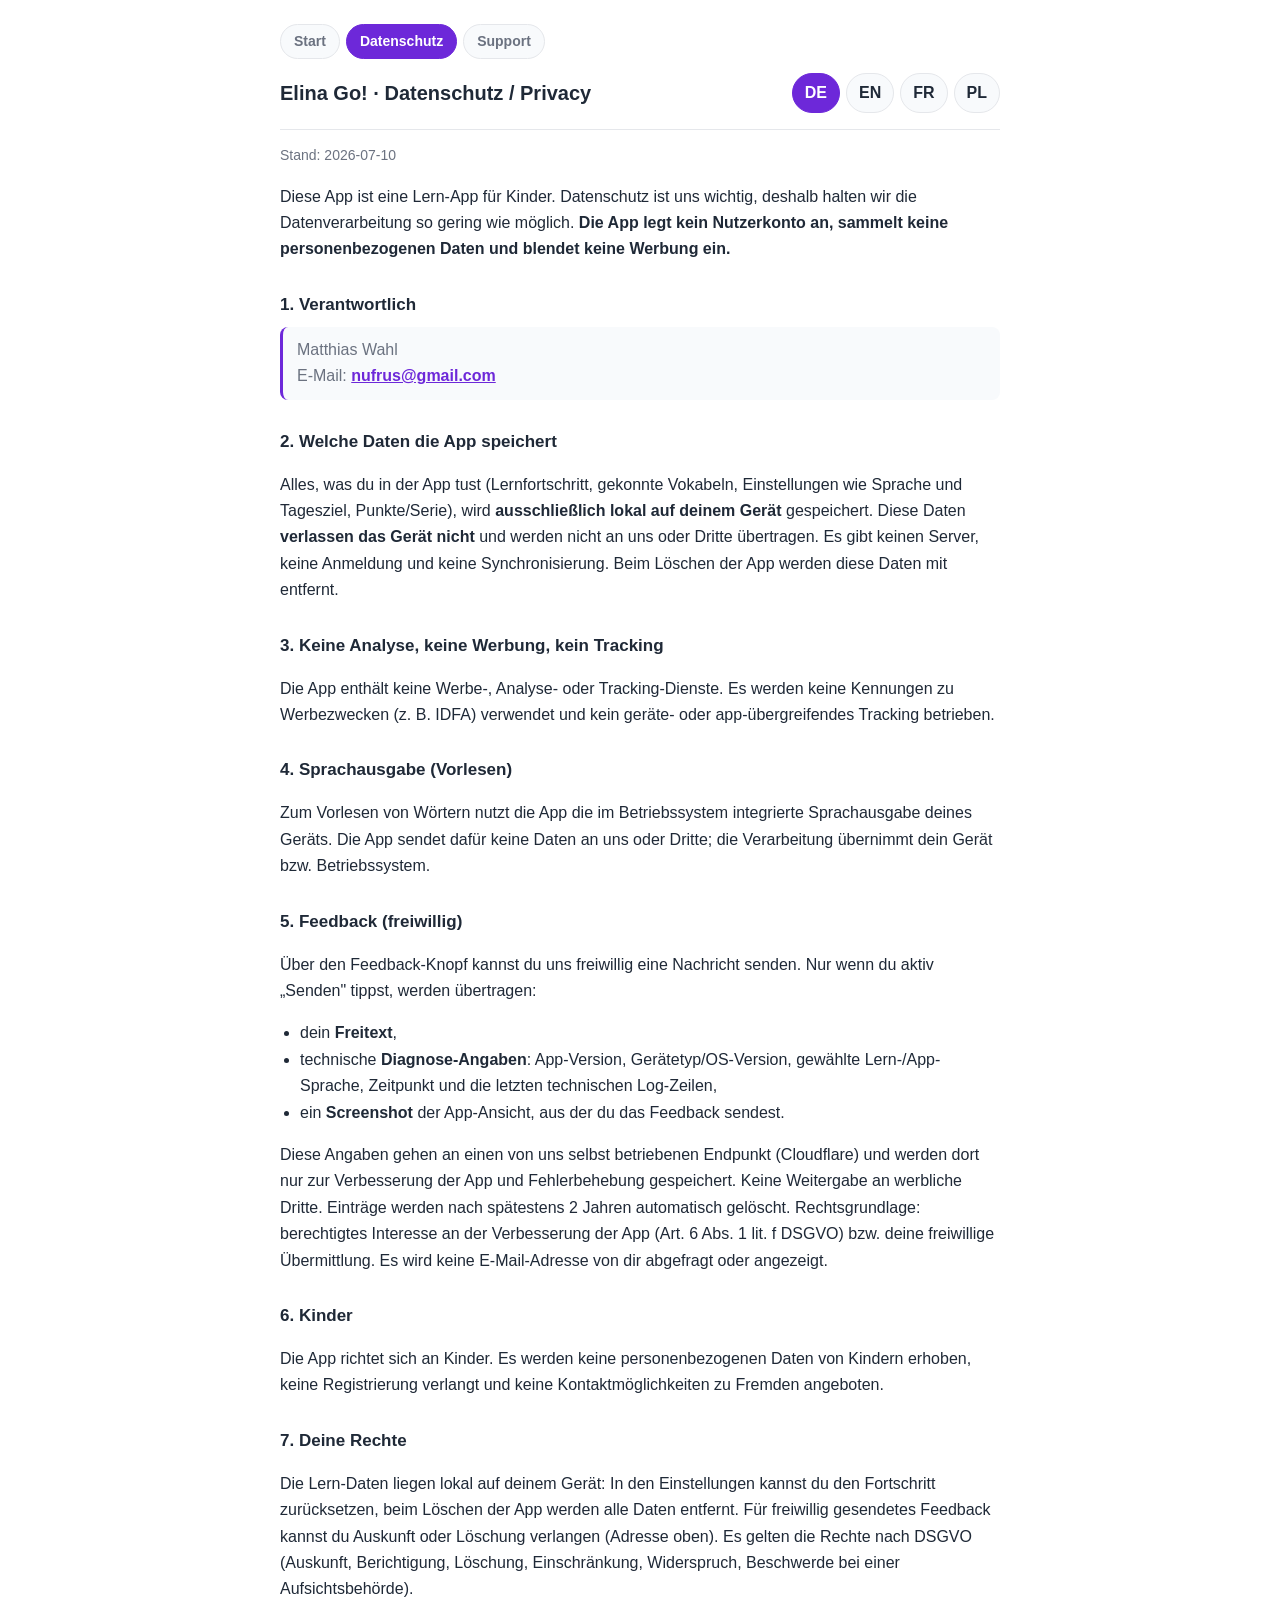
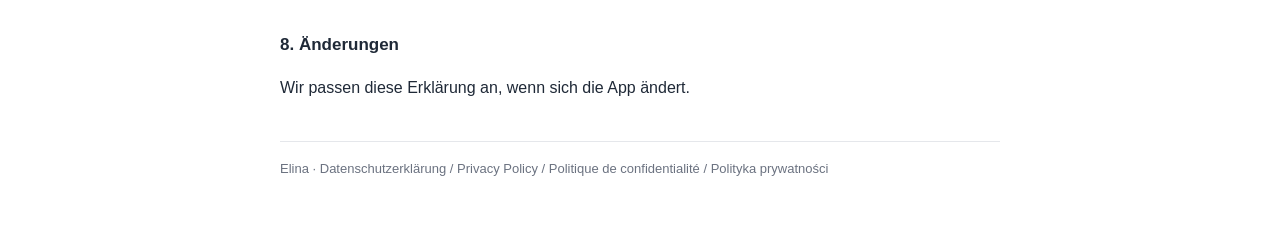
==== datenschutz.html @ 17436738 "The public pages: start, privacy and support in four languages" ====
<!doctype html>
<html lang="de">
<head>
<meta charset="utf-8" />
<meta name="viewport" content="width=device-width, initial-scale=1" />
<meta name="robots" content="all" />
<title>Elina – Datenschutz / Privacy</title>
<link rel="stylesheet" href="style.css" />
</head>
<body>
<div class="wrap">
  <div class="pages"><a href="./">Start</a><a href="datenschutz.html" aria-current="page">Datenschutz</a><a href="support.html">Support</a></div>
  <header>
    <h1>Elina Go! · Datenschutz / Privacy</h1>
    <nav aria-label="Sprache / Language">
      <button data-go="de" aria-current="true">DE</button>
      <button data-go="en">EN</button>
      <button data-go="fr">FR</button>
      <button data-go="pl">PL</button>
    </nav>
  </header>

  <!-- ===================== DE ===================== -->
  <section data-lang="de" class="active">
    <p class="muted">Stand: 2026-07-10</p>
    <p>Diese App ist eine Lern-App für Kinder. Datenschutz ist uns wichtig, deshalb halten wir die
      Datenverarbeitung so gering wie möglich. <strong>Die App legt kein Nutzerkonto an, sammelt keine
      personenbezogenen Daten und blendet keine Werbung ein.</strong></p>
    <h2>1. Verantwortlich</h2>
    <blockquote>Matthias Wahl<br>E-Mail: <a href="mailto:nufrus@gmail.com">nufrus@gmail.com</a></blockquote>
    <h2>2. Welche Daten die App speichert</h2>
    <p>Alles, was du in der App tust (Lernfortschritt, gekonnte Vokabeln, Einstellungen wie Sprache und
      Tagesziel, Punkte/Serie), wird <strong>ausschließlich lokal auf deinem Gerät</strong> gespeichert.
      Diese Daten <strong>verlassen das Gerät nicht</strong> und werden nicht an uns oder Dritte übertragen.
      Es gibt keinen Server, keine Anmeldung und keine Synchronisierung. Beim Löschen der App werden diese
      Daten mit entfernt.</p>
    <h2>3. Keine Analyse, keine Werbung, kein Tracking</h2>
    <p>Die App enthält keine Werbe-, Analyse- oder Tracking-Dienste. Es werden keine Kennungen zu
      Werbezwecken (z. B. IDFA) verwendet und kein geräte- oder app-übergreifendes Tracking betrieben.</p>
    <h2>4. Sprachausgabe (Vorlesen)</h2>
    <p>Zum Vorlesen von Wörtern nutzt die App die im Betriebssystem integrierte Sprachausgabe deines Geräts.
      Die App sendet dafür keine Daten an uns oder Dritte; die Verarbeitung übernimmt dein Gerät bzw.
      Betriebssystem.</p>
    <h2>5. Feedback (freiwillig)</h2>
    <p>Über den Feedback-Knopf kannst du uns freiwillig eine Nachricht senden. Nur wenn du aktiv „Senden"
      tippst, werden übertragen:</p>
    <ul>
      <li>dein <strong>Freitext</strong>,</li>
      <li>technische <strong>Diagnose-Angaben</strong>: App-Version, Gerätetyp/OS-Version, gewählte
        Lern-/App-Sprache, Zeitpunkt und die letzten technischen Log-Zeilen,</li>
      <li>ein <strong>Screenshot</strong> der App-Ansicht, aus der du das Feedback sendest.</li>
    </ul>
    <p>Diese Angaben gehen an einen von uns selbst betriebenen Endpunkt (Cloudflare) und werden dort nur zur
      Verbesserung der App und Fehlerbehebung gespeichert. Keine Weitergabe an werbliche Dritte. Einträge
      werden nach spätestens 2 Jahren automatisch gelöscht. Rechtsgrundlage: berechtigtes Interesse an der
      Verbesserung der App (Art. 6 Abs. 1 lit. f DSGVO) bzw. deine freiwillige Übermittlung. Es wird keine
      E-Mail-Adresse von dir abgefragt oder angezeigt.</p>
    <h2>6. Kinder</h2>
    <p>Die App richtet sich an Kinder. Es werden keine personenbezogenen Daten von Kindern erhoben, keine
      Registrierung verlangt und keine Kontaktmöglichkeiten zu Fremden angeboten.</p>
    <h2>7. Deine Rechte</h2>
    <p>Die Lern-Daten liegen lokal auf deinem Gerät: In den Einstellungen kannst du den Fortschritt
      zurücksetzen, beim Löschen der App werden alle Daten entfernt. Für freiwillig gesendetes Feedback
      kannst du Auskunft oder Löschung verlangen (Adresse oben). Es gelten die Rechte nach DSGVO (Auskunft,
      Berichtigung, Löschung, Einschränkung, Widerspruch, Beschwerde bei einer Aufsichtsbehörde).</p>
    <h2>8. Änderungen</h2>
    <p>Wir passen diese Erklärung an, wenn sich die App ändert.</p>
  </section>

  <!-- ===================== EN ===================== -->
  <section data-lang="en">
    <p class="muted">Last updated: 2026-07-10</p>
    <p>Elina is a learning app for children. We keep data processing to an absolute minimum.
      <strong>The app creates no user account, collects no personal data, and shows no ads.</strong></p>
    <h2>1. Who is responsible</h2>
    <blockquote>Matthias Wahl<br>Email: <a href="mailto:nufrus@gmail.com">nufrus@gmail.com</a></blockquote>
    <h2>2. What the app stores</h2>
    <p>Everything you do in the app — learning progress, mastered words, settings (language, daily goal),
      points and streak — is stored <strong>only on your device</strong>. This data never leaves the device
      and is never sent to us or anyone else. There is no server, no sign-in, and no sync. Deleting the app
      removes this data.</p>
    <h2>3. No analytics, no ads, no tracking</h2>
    <p>The app contains no advertising, analytics, or tracking services. It uses no advertising identifiers
      (e.g. IDFA) and performs no cross-app or cross-device tracking.</p>
    <h2>4. Speech (reading words aloud)</h2>
    <p>To read words aloud, the app uses your device's built-in text-to-speech. No data is sent to us or
      third parties for this; your device / operating system handles it.</p>
    <h2>5. Feedback (optional)</h2>
    <p>Using the feedback button, you can choose to send us a message. Only when you actively tap “Send” do
      we receive:</p>
    <ul>
      <li>your <strong>free text</strong>,</li>
      <li>technical <strong>diagnostics</strong>: app version, device / OS version, the selected
        learning/app language, the time, and the app's recent technical log lines,</li>
      <li>a <strong>screenshot</strong> of the app screen you are sending feedback from.</li>
    </ul>
    <p>This goes to an endpoint we run ourselves (Cloudflare) and is stored there solely to improve the app
      and fix bugs. Nothing is shared with advertising third parties. Entries are automatically deleted after
      at most 2 years. Legal basis: our legitimate interest in improving the app (Art. 6(1)(f) GDPR) and your
      voluntary submission. We never ask for or show your email address.</p>
    <h2>6. Children</h2>
    <p>The app is aimed at children. We collect no personal data from children, require no registration, and
      offer no way to contact strangers.</p>
    <h2>7. Your rights</h2>
    <p>The learning data lives on your device: you can reset progress in settings, and deleting the app
      removes all data. For feedback you chose to send, you can request access or deletion (address above).
      You have the rights under the GDPR (access, rectification, erasure, restriction, objection, complaint to
      a supervisory authority).</p>
    <h2>8. Changes</h2>
    <p>We update this policy when the app changes.</p>
  </section>

  <!-- ===================== FR ===================== -->
  <section data-lang="fr">
    <p class="muted">Dernière mise à jour : 2026-07-10</p>
    <p>Elina est une application d'apprentissage destinée aux enfants. Nous réduisons le traitement des
      données au strict minimum. <strong>L'application ne crée aucun compte, ne collecte aucune donnée
      personnelle et n'affiche aucune publicité.</strong></p>
    <h2>1. Responsable</h2>
    <blockquote>Matthias Wahl<br>E-mail : <a href="mailto:nufrus@gmail.com">nufrus@gmail.com</a></blockquote>
    <h2>2. Données stockées par l'application</h2>
    <p>Tout ce que tu fais dans l'application — progression, mots maîtrisés, réglages (langue, objectif
      quotidien), points et série — est enregistré <strong>uniquement sur ton appareil</strong>. Ces données
      ne quittent jamais l'appareil et ne sont jamais transmises à nous ou à des tiers. Aucun serveur, aucune
      connexion, aucune synchronisation. Désinstaller l'application efface ces données.</p>
    <h2>3. Aucune analyse, aucune publicité, aucun suivi</h2>
    <p>L'application ne contient aucun service publicitaire, d'analyse ou de suivi. Elle n'utilise aucun
      identifiant publicitaire (par ex. IDFA) et ne pratique aucun suivi entre applications ou appareils.</p>
    <h2>4. Synthèse vocale</h2>
    <p>Pour lire les mots à voix haute, l'application utilise la synthèse vocale intégrée à ton appareil.
      Aucune donnée n'est envoyée pour cela ; c'est ton appareil / système qui s'en charge.</p>
    <h2>5. Retour d'information (facultatif)</h2>
    <p>Via le bouton de retour, tu peux nous envoyer un message. Uniquement lorsque tu appuies sur
      « Envoyer », nous recevons :</p>
    <ul>
      <li>ton <strong>texte libre</strong>,</li>
      <li>des <strong>informations techniques</strong> : version de l'app, appareil / système, langue
        choisie, l'heure et les dernières lignes de journal technique,</li>
      <li>une <strong>capture d'écran</strong> de la vue depuis laquelle tu envoies le retour.</li>
    </ul>
    <p>Ces éléments sont envoyés à un point de terminaison que nous exploitons nous-mêmes (Cloudflare) et y
      sont conservés uniquement pour améliorer l'application et corriger des erreurs. Rien n'est transmis à
      des tiers publicitaires. Les entrées sont supprimées automatiquement après 2 ans au maximum. Base
      légale : notre intérêt légitime (art. 6, §1, f du RGPD) et ton envoi volontaire. Aucune adresse e-mail
      ne t'est demandée ni affichée.</p>
    <h2>6. Enfants</h2>
    <p>L'application s'adresse aux enfants. Nous ne collectons aucune donnée personnelle d'enfant, n'exigeons
      aucune inscription et n'offrons aucun moyen de contacter des inconnus.</p>
    <h2>7. Tes droits</h2>
    <p>Les données d'apprentissage sont sur ton appareil : tu peux réinitialiser la progression dans les
      réglages, et désinstaller l'application efface tout. Pour un retour envoyé volontairement, tu peux
      demander l'accès ou la suppression (adresse ci-dessus). Tu disposes des droits du RGPD (accès,
      rectification, effacement, limitation, opposition, réclamation auprès d'une autorité).</p>
    <h2>8. Modifications</h2>
    <p>Nous adaptons cette politique lorsque l'application évolue.</p>
  </section>

  <!-- ===================== PL ===================== -->
  <section data-lang="pl">
    <p class="muted">Ostatnia aktualizacja: 2026-07-10</p>
    <p>Elina to aplikacja edukacyjna dla dzieci. Ograniczamy przetwarzanie danych do absolutnego minimum.
      <strong>Aplikacja nie zakłada konta, nie zbiera danych osobowych i nie wyświetla reklam.</strong></p>
    <h2>1. Administrator</h2>
    <blockquote>Matthias Wahl<br>E-mail: <a href="mailto:nufrus@gmail.com">nufrus@gmail.com</a></blockquote>
    <h2>2. Jakie dane przechowuje aplikacja</h2>
    <p>Wszystko, co robisz w aplikacji — postępy, opanowane słówka, ustawienia (język, cel dzienny),
      punkty i serię — jest zapisywane <strong>wyłącznie na Twoim urządzeniu</strong>. Dane te nigdy nie
      opuszczają urządzenia i nie są przesyłane do nas ani do nikogo innego. Nie ma serwera, logowania ani
      synchronizacji. Odinstalowanie aplikacji usuwa te dane.</p>
    <h2>3. Brak analityki, reklam i śledzenia</h2>
    <p>Aplikacja nie zawiera usług reklamowych, analitycznych ani śledzących. Nie używa identyfikatorów
      reklamowych (np. IDFA) i nie prowadzi śledzenia między aplikacjami ani urządzeniami.</p>
    <h2>4. Synteza mowy</h2>
    <p>Do czytania słów na głos aplikacja korzysta z wbudowanej w urządzenie syntezy mowy. Nie wysyłamy w tym
      celu żadnych danych; zajmuje się tym Twoje urządzenie / system.</p>
    <h2>5. Opinie (dobrowolne)</h2>
    <p>Za pomocą przycisku opinii możesz dobrowolnie wysłać nam wiadomość. Tylko gdy aktywnie naciśniesz
      „Wyślij", otrzymujemy:</p>
    <ul>
      <li>Twój <strong>tekst</strong>,</li>
      <li>techniczne <strong>dane diagnostyczne</strong>: wersję aplikacji, urządzenie / system, wybrany
        język, czas oraz ostatnie techniczne wiersze dziennika,</li>
      <li><strong>zrzut ekranu</strong> widoku, z którego wysyłasz opinię.</li>
    </ul>
    <p>Trafia to do punktu końcowego, który prowadzimy sami (Cloudflare), i jest przechowywane wyłącznie w
      celu ulepszania aplikacji i naprawiania błędów. Nic nie jest przekazywane reklamowym stronom trzecim.
      Wpisy są usuwane automatycznie po maksymalnie 2 latach. Podstawa prawna: nasz uzasadniony interes
      (art. 6 ust. 1 lit. f RODO) oraz Twoje dobrowolne przesłanie. Nie prosimy o Twój adres e-mail ani go
      nie pokazujemy.</p>
    <h2>6. Dzieci</h2>
    <p>Aplikacja jest przeznaczona dla dzieci. Nie zbieramy danych osobowych dzieci, nie wymagamy rejestracji
      i nie oferujemy możliwości kontaktu z obcymi.</p>
    <h2>7. Twoje prawa</h2>
    <p>Dane do nauki są na Twoim urządzeniu: w ustawieniach możesz zresetować postępy, a odinstalowanie
      aplikacji usuwa wszystkie dane. W przypadku dobrowolnie wysłanej opinii możesz zażądać dostępu lub
      usunięcia (adres powyżej). Przysługują Ci prawa z RODO (dostęp, sprostowanie, usunięcie, ograniczenie,
      sprzeciw, skarga do organu nadzorczego).</p>
    <h2>8. Zmiany</h2>
    <p>Dostosowujemy tę politykę, gdy aplikacja się zmienia.</p>
  </section>

  <footer>Elina · <span id="host-note">Datenschutzerklärung / Privacy Policy / Politique de confidentialité / Polityka prywatności</span></footer>
</div>

<script>
  const buttons = document.querySelectorAll('nav button');
  const sections = document.querySelectorAll('section[data-lang]');
  function show(lang) {
    sections.forEach(s => s.classList.toggle('active', s.dataset.lang === lang));
    buttons.forEach(b => b.setAttribute('aria-current', b.dataset.go === lang ? 'true' : 'false'));
    document.documentElement.lang = lang;
    try { history.replaceState(null, '', '#' + lang); } catch (e) {}
  }
  buttons.forEach(b => b.addEventListener('click', () => show(b.dataset.go)));
  const initial = (location.hash || '').replace('#', '');
  show(['de', 'en', 'fr', 'pl'].includes(initial) ? initial : 'de');
</script>
</body>
</html>
---- style.css ----
:root { --bg:#ffffff; --fg:#1f2937; --muted:#6b7280; --line:#e5e7eb; --accent:#6d28d9; --card:#f8fafc; }
  @media (prefers-color-scheme: dark) {
    :root { --bg:#0f172a; --fg:#e5e7eb; --muted:#94a3b8; --line:#1f2937; --accent:#a78bfa; --card:#111827; }
  }
  * { box-sizing: border-box; }
  body { margin:0; background:var(--bg); color:var(--fg);
    font:16px/1.65 -apple-system,BlinkMacSystemFont,"Segoe UI",Roboto,Helvetica,Arial,sans-serif; }
  .wrap { max-width: 760px; margin: 0 auto; padding: 24px 20px 64px; }
  header { display:flex; flex-wrap:wrap; gap:12px; align-items:center; justify-content:space-between;
    border-bottom:1px solid var(--line); padding-bottom:16px; margin-bottom:8px; }
  h1 { font-size:20px; margin:0; }
  nav { display:flex; gap:6px; }
  nav button { font:inherit; font-weight:700; cursor:pointer; border:1px solid var(--line);
    background:var(--card); color:var(--fg); border-radius:999px; padding:6px 12px; }
  nav button[aria-current="true"] { background:var(--accent); color:#fff; border-color:var(--accent); }
  h2 { font-size:17px; margin:28px 0 6px; }
  a { color:var(--accent); }
  .muted { color:var(--muted); font-size:14px; }
  ul { padding-left:20px; }
  blockquote { margin:8px 0; padding:10px 14px; background:var(--card); border-left:3px solid var(--accent);
    border-radius:8px; color:var(--muted); }
  section[data-lang] { display:none; }
  section[data-lang].active { display:block; }
  footer { margin-top:40px; color:var(--muted); font-size:13px; border-top:1px solid var(--line); padding-top:16px; }

/* Added 2026-09-14 when the single privacy page became a small site. */
.lead { font-size: 17px; }
.cards { display: grid; gap: 12px; grid-template-columns: repeat(auto-fit, minmax(230px, 1fr)); margin: 18px 0; }
.cards a { display: block; text-decoration: none; color: var(--fg); background: var(--card);
  border: 1px solid var(--line); border-radius: 10px; padding: 14px 16px; }
.cards a:hover, .cards a:focus-visible { border-color: var(--accent); }
.cards strong { display: block; color: var(--accent); margin-bottom: 2px; }
.cards span { font-size: 14px; color: var(--muted); }
.pages { display: flex; gap: 6px; flex-wrap: wrap; margin-bottom: 14px; }
.pages a { font: inherit; font-size: 14px; font-weight: 700; text-decoration: none;
  border: 1px solid var(--line); background: var(--card); color: var(--muted);
  border-radius: 999px; padding: 5px 13px; }
.pages a:hover, .pages a:focus-visible { color: var(--fg); border-color: var(--accent); }
.pages a[aria-current="page"] { background: var(--accent); color: #fff; border-color: var(--accent); }
:focus-visible { outline: 2px solid var(--accent); outline-offset: 2px; }
h3 { font-size: 15px; margin: 18px 0 2px; }
blockquote a { font-weight: 700; }
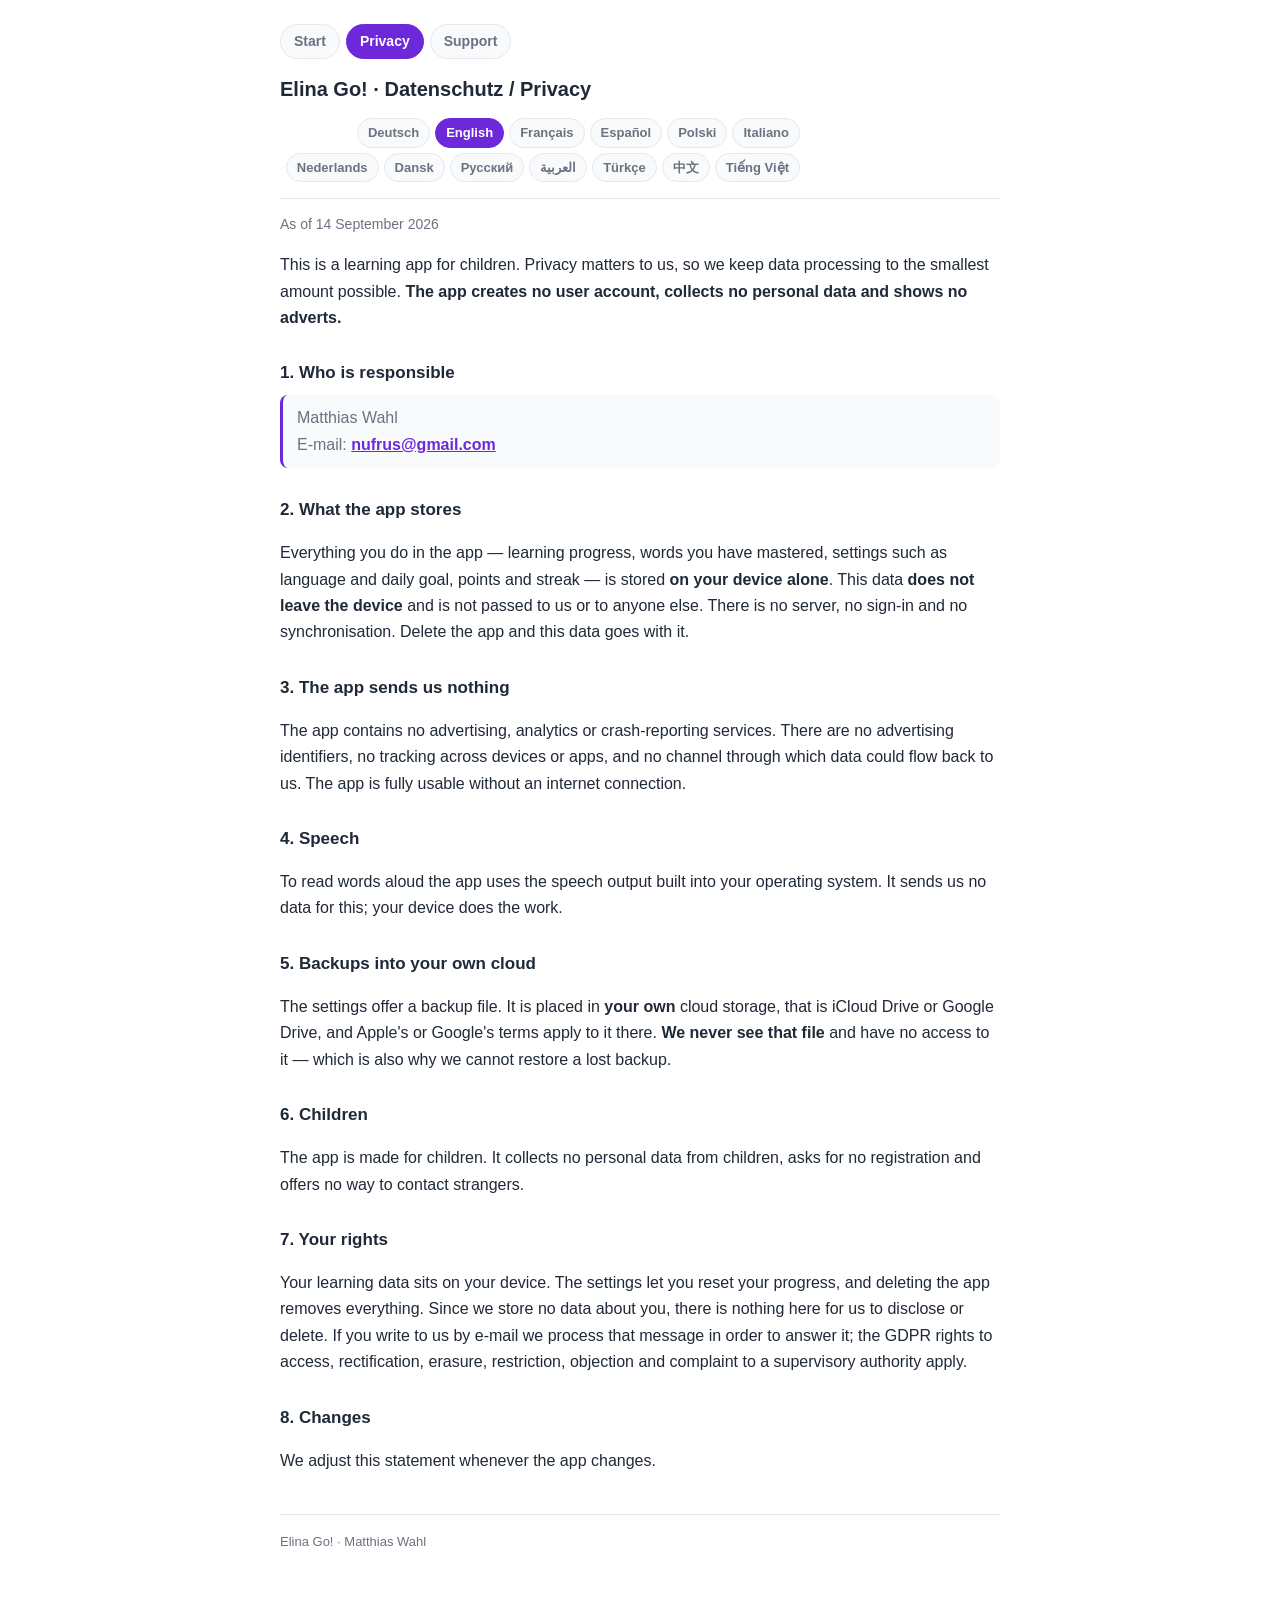
==== commit ffbacaf0: "Website aus dem App-Repo aktualisiert" ====
--- a/datenschutz.html
+++ b/datenschutz.html
@@ -4,216 +4,315 @@
 <meta charset="utf-8" />
 <meta name="viewport" content="width=device-width, initial-scale=1" />
 <meta name="robots" content="all" />
-<title>Elina – Datenschutz / Privacy</title>
+<title>Elina Go! · Datenschutz / Privacy</title>
+<link rel="icon" href="icon.png" />
 <link rel="stylesheet" href="style.css" />
 </head>
 <body>
+<!-- GENERATED by scripts/build-site.mjs from docs/legal/site/content/. Do not edit by hand. -->
 <div class="wrap">
-  <div class="pages"><a href="./">Start</a><a href="datenschutz.html" aria-current="page">Datenschutz</a><a href="support.html">Support</a></div>
+  <div class="pages"><a href="./" data-nav="start">Start</a><a href="datenschutz.html" data-nav="privacy" aria-current="page">Datenschutz</a><a href="support.html" data-nav="support">Support</a></div>
   <header>
     <h1>Elina Go! · Datenschutz / Privacy</h1>
     <nav aria-label="Sprache / Language">
-      <button data-go="de" aria-current="true">DE</button>
-      <button data-go="en">EN</button>
-      <button data-go="fr">FR</button>
-      <button data-go="pl">PL</button>
+      <button data-go="de" lang="de" aria-current="true">Deutsch</button><button data-go="en" lang="en">English</button><button data-go="fr" lang="fr">Français</button><button data-go="es" lang="es">Español</button><button data-go="pl" lang="pl">Polski</button><button data-go="it" lang="it">Italiano</button><button data-go="nl" lang="nl">Nederlands</button><button data-go="da" lang="da">Dansk</button><button data-go="ru" lang="ru">Русский</button><button data-go="ar" lang="ar">العربية</button><button data-go="tr" lang="tr">Türkçe</button><button data-go="zh" lang="zh">中文</button><button data-go="vi" lang="vi">Tiếng Việt</button>
     </nav>
   </header>
 
-  <!-- ===================== DE ===================== -->
-  <section data-lang="de" class="active">
-    <p class="muted">Stand: 2026-07-10</p>
-    <p>Diese App ist eine Lern-App für Kinder. Datenschutz ist uns wichtig, deshalb halten wir die
-      Datenverarbeitung so gering wie möglich. <strong>Die App legt kein Nutzerkonto an, sammelt keine
-      personenbezogenen Daten und blendet keine Werbung ein.</strong></p>
+  <section data-lang="de" data-dir="ltr" lang="de" class="active">
+    <p class="muted">Stand: 14. September 2026</p>
+    <p>Diese App ist eine Lern-App für Kinder. Datenschutz ist uns wichtig, deshalb halten wir die Datenverarbeitung so gering wie möglich. <strong>Die App legt kein Nutzerkonto an, sammelt keine personenbezogenen Daten und blendet keine Werbung ein.</strong></p>
     <h2>1. Verantwortlich</h2>
-    <blockquote>Matthias Wahl<br>E-Mail: <a href="mailto:nufrus@gmail.com">nufrus@gmail.com</a></blockquote>
+    <blockquote>Matthias Wahl<br />E-Mail: <a href="mailto:nufrus@gmail.com">nufrus@gmail.com</a></blockquote>
     <h2>2. Welche Daten die App speichert</h2>
-    <p>Alles, was du in der App tust (Lernfortschritt, gekonnte Vokabeln, Einstellungen wie Sprache und
-      Tagesziel, Punkte/Serie), wird <strong>ausschließlich lokal auf deinem Gerät</strong> gespeichert.
-      Diese Daten <strong>verlassen das Gerät nicht</strong> und werden nicht an uns oder Dritte übertragen.
-      Es gibt keinen Server, keine Anmeldung und keine Synchronisierung. Beim Löschen der App werden diese
-      Daten mit entfernt.</p>
-    <h2>3. Keine Analyse, keine Werbung, kein Tracking</h2>
-    <p>Die App enthält keine Werbe-, Analyse- oder Tracking-Dienste. Es werden keine Kennungen zu
-      Werbezwecken (z. B. IDFA) verwendet und kein geräte- oder app-übergreifendes Tracking betrieben.</p>
-    <h2>4. Sprachausgabe (Vorlesen)</h2>
-    <p>Zum Vorlesen von Wörtern nutzt die App die im Betriebssystem integrierte Sprachausgabe deines Geräts.
-      Die App sendet dafür keine Daten an uns oder Dritte; die Verarbeitung übernimmt dein Gerät bzw.
-      Betriebssystem.</p>
-    <h2>5. Feedback (freiwillig)</h2>
-    <p>Über den Feedback-Knopf kannst du uns freiwillig eine Nachricht senden. Nur wenn du aktiv „Senden"
-      tippst, werden übertragen:</p>
-    <ul>
-      <li>dein <strong>Freitext</strong>,</li>
-      <li>technische <strong>Diagnose-Angaben</strong>: App-Version, Gerätetyp/OS-Version, gewählte
-        Lern-/App-Sprache, Zeitpunkt und die letzten technischen Log-Zeilen,</li>
-      <li>ein <strong>Screenshot</strong> der App-Ansicht, aus der du das Feedback sendest.</li>
-    </ul>
-    <p>Diese Angaben gehen an einen von uns selbst betriebenen Endpunkt (Cloudflare) und werden dort nur zur
-      Verbesserung der App und Fehlerbehebung gespeichert. Keine Weitergabe an werbliche Dritte. Einträge
-      werden nach spätestens 2 Jahren automatisch gelöscht. Rechtsgrundlage: berechtigtes Interesse an der
-      Verbesserung der App (Art. 6 Abs. 1 lit. f DSGVO) bzw. deine freiwillige Übermittlung. Es wird keine
-      E-Mail-Adresse von dir abgefragt oder angezeigt.</p>
+    <p>Alles, was du in der App tust — Lernfortschritt, gekonnte Vokabeln, Einstellungen wie Sprache und Tagesziel, Punkte und Serie — wird <strong>ausschließlich lokal auf deinem Gerät</strong> gespeichert. Diese Daten <strong>verlassen das Gerät nicht</strong> und werden nicht an uns oder Dritte übertragen. Es gibt keinen Server, keine Anmeldung und keine Synchronisierung. Wird die App gelöscht, sind auch diese Daten weg.</p>
+    <h2>3. Die App sendet nichts an uns</h2>
+    <p>Die App enthält keine Werbe-, Analyse- oder Absturzberichtsdienste. Es gibt keine Kennungen zu Werbezwecken, kein Tracking über Geräte oder Apps hinweg und keinen Kanal, über den Daten an uns zurückfließen. Auch ohne Internetverbindung ist die App vollständig nutzbar.</p>
+    <h2>4. Sprachausgabe</h2>
+    <p>Zum Vorlesen von Wörtern nutzt die App die Sprachausgabe, die in deinem Betriebssystem eingebaut ist. Die App sendet dafür keine Daten an uns; die Verarbeitung übernimmt dein Gerät.</p>
+    <h2>5. Sicherung in deine eigene Cloud</h2>
+    <p>Du kannst in den Einstellungen eine Sicherungsdatei anlegen. Sie wird in <strong>deinen eigenen</strong> Cloud-Speicher gelegt, also iCloud Drive oder Google Drive — für diese Ablage gelten die Bedingungen von Apple beziehungsweise Google. <strong>Wir bekommen diese Datei nie zu sehen</strong> und haben keinen Zugriff darauf. Deshalb können wir eine verlorene Sicherung auch nicht wiederherstellen.</p>
     <h2>6. Kinder</h2>
-    <p>Die App richtet sich an Kinder. Es werden keine personenbezogenen Daten von Kindern erhoben, keine
-      Registrierung verlangt und keine Kontaktmöglichkeiten zu Fremden angeboten.</p>
+    <p>Die App richtet sich an Kinder. Es werden keine personenbezogenen Daten von Kindern erhoben, keine Registrierung verlangt und keine Kontaktmöglichkeiten zu Fremden angeboten.</p>
     <h2>7. Deine Rechte</h2>
-    <p>Die Lern-Daten liegen lokal auf deinem Gerät: In den Einstellungen kannst du den Fortschritt
-      zurücksetzen, beim Löschen der App werden alle Daten entfernt. Für freiwillig gesendetes Feedback
-      kannst du Auskunft oder Löschung verlangen (Adresse oben). Es gelten die Rechte nach DSGVO (Auskunft,
-      Berichtigung, Löschung, Einschränkung, Widerspruch, Beschwerde bei einer Aufsichtsbehörde).</p>
+    <p>Die Lerndaten liegen auf deinem Gerät. In den Einstellungen kannst du den Fortschritt zurücksetzen, und beim Löschen der App verschwindet alles. Da wir keine Daten von dir speichern, gibt es bei uns nichts, worüber wir Auskunft geben oder was wir löschen könnten. Schreibst du uns eine E-Mail, verarbeiten wir sie, um zu antworten; die Rechte nach DSGVO auf Auskunft, Berichtigung, Löschung, Einschränkung, Widerspruch und Beschwerde bei einer Aufsichtsbehörde gelten.</p>
     <h2>8. Änderungen</h2>
     <p>Wir passen diese Erklärung an, wenn sich die App ändert.</p>
   </section>
 
-  <!-- ===================== EN ===================== -->
-  <section data-lang="en">
-    <p class="muted">Last updated: 2026-07-10</p>
-    <p>Elina is a learning app for children. We keep data processing to an absolute minimum.
-      <strong>The app creates no user account, collects no personal data, and shows no ads.</strong></p>
+  <section data-lang="en" data-dir="ltr" lang="en">
+    <p class="muted">As of 14 September 2026</p>
+    <p>This is a learning app for children. Privacy matters to us, so we keep data processing to the smallest amount possible. <strong>The app creates no user account, collects no personal data and shows no adverts.</strong></p>
     <h2>1. Who is responsible</h2>
-    <blockquote>Matthias Wahl<br>Email: <a href="mailto:nufrus@gmail.com">nufrus@gmail.com</a></blockquote>
+    <blockquote>Matthias Wahl<br />E-mail: <a href="mailto:nufrus@gmail.com">nufrus@gmail.com</a></blockquote>
     <h2>2. What the app stores</h2>
-    <p>Everything you do in the app — learning progress, mastered words, settings (language, daily goal),
-      points and streak — is stored <strong>only on your device</strong>. This data never leaves the device
-      and is never sent to us or anyone else. There is no server, no sign-in, and no sync. Deleting the app
-      removes this data.</p>
-    <h2>3. No analytics, no ads, no tracking</h2>
-    <p>The app contains no advertising, analytics, or tracking services. It uses no advertising identifiers
-      (e.g. IDFA) and performs no cross-app or cross-device tracking.</p>
-    <h2>4. Speech (reading words aloud)</h2>
-    <p>To read words aloud, the app uses your device's built-in text-to-speech. No data is sent to us or
-      third parties for this; your device / operating system handles it.</p>
-    <h2>5. Feedback (optional)</h2>
-    <p>Using the feedback button, you can choose to send us a message. Only when you actively tap “Send” do
-      we receive:</p>
-    <ul>
-      <li>your <strong>free text</strong>,</li>
-      <li>technical <strong>diagnostics</strong>: app version, device / OS version, the selected
-        learning/app language, the time, and the app's recent technical log lines,</li>
-      <li>a <strong>screenshot</strong> of the app screen you are sending feedback from.</li>
-    </ul>
-    <p>This goes to an endpoint we run ourselves (Cloudflare) and is stored there solely to improve the app
-      and fix bugs. Nothing is shared with advertising third parties. Entries are automatically deleted after
-      at most 2 years. Legal basis: our legitimate interest in improving the app (Art. 6(1)(f) GDPR) and your
-      voluntary submission. We never ask for or show your email address.</p>
+    <p>Everything you do in the app — learning progress, words you have mastered, settings such as language and daily goal, points and streak — is stored <strong>on your device alone</strong>. This data <strong>does not leave the device</strong> and is not passed to us or to anyone else. There is no server, no sign-in and no synchronisation. Delete the app and this data goes with it.</p>
+    <h2>3. The app sends us nothing</h2>
+    <p>The app contains no advertising, analytics or crash-reporting services. There are no advertising identifiers, no tracking across devices or apps, and no channel through which data could flow back to us. The app is fully usable without an internet connection.</p>
+    <h2>4. Speech</h2>
+    <p>To read words aloud the app uses the speech output built into your operating system. It sends us no data for this; your device does the work.</p>
+    <h2>5. Backups into your own cloud</h2>
+    <p>The settings offer a backup file. It is placed in <strong>your own</strong> cloud storage, that is iCloud Drive or Google Drive, and Apple's or Google's terms apply to it there. <strong>We never see that file</strong> and have no access to it — which is also why we cannot restore a lost backup.</p>
     <h2>6. Children</h2>
-    <p>The app is aimed at children. We collect no personal data from children, require no registration, and
-      offer no way to contact strangers.</p>
+    <p>The app is made for children. It collects no personal data from children, asks for no registration and offers no way to contact strangers.</p>
     <h2>7. Your rights</h2>
-    <p>The learning data lives on your device: you can reset progress in settings, and deleting the app
-      removes all data. For feedback you chose to send, you can request access or deletion (address above).
-      You have the rights under the GDPR (access, rectification, erasure, restriction, objection, complaint to
-      a supervisory authority).</p>
+    <p>Your learning data sits on your device. The settings let you reset your progress, and deleting the app removes everything. Since we store no data about you, there is nothing here for us to disclose or delete. If you write to us by e-mail we process that message in order to answer it; the GDPR rights to access, rectification, erasure, restriction, objection and complaint to a supervisory authority apply.</p>
     <h2>8. Changes</h2>
-    <p>We update this policy when the app changes.</p>
-  </section>
-
-  <!-- ===================== FR ===================== -->
-  <section data-lang="fr">
-    <p class="muted">Dernière mise à jour : 2026-07-10</p>
-    <p>Elina est une application d'apprentissage destinée aux enfants. Nous réduisons le traitement des
-      données au strict minimum. <strong>L'application ne crée aucun compte, ne collecte aucune donnée
-      personnelle et n'affiche aucune publicité.</strong></p>
+    <p>We adjust this statement whenever the app changes.</p>
+  </section>
+
+  <section data-lang="fr" data-dir="ltr" lang="fr">
+    <p class="muted">Mise à jour : 14 septembre 2026</p>
+    <p>Cette application d'apprentissage s'adresse aux enfants. La protection des données nous tient à cœur, c'est pourquoi nous traitons le strict minimum. <strong>L'application ne crée aucun compte, ne collecte aucune donnée personnelle et n'affiche aucune publicité.</strong></p>
     <h2>1. Responsable</h2>
-    <blockquote>Matthias Wahl<br>E-mail : <a href="mailto:nufrus@gmail.com">nufrus@gmail.com</a></blockquote>
-    <h2>2. Données stockées par l'application</h2>
-    <p>Tout ce que tu fais dans l'application — progression, mots maîtrisés, réglages (langue, objectif
-      quotidien), points et série — est enregistré <strong>uniquement sur ton appareil</strong>. Ces données
-      ne quittent jamais l'appareil et ne sont jamais transmises à nous ou à des tiers. Aucun serveur, aucune
-      connexion, aucune synchronisation. Désinstaller l'application efface ces données.</p>
-    <h2>3. Aucune analyse, aucune publicité, aucun suivi</h2>
-    <p>L'application ne contient aucun service publicitaire, d'analyse ou de suivi. Elle n'utilise aucun
-      identifiant publicitaire (par ex. IDFA) et ne pratique aucun suivi entre applications ou appareils.</p>
+    <blockquote>Matthias Wahl<br />Courriel : <a href="mailto:nufrus@gmail.com">nufrus@gmail.com</a></blockquote>
+    <h2>2. Ce que l'application enregistre</h2>
+    <p>Tout ce que vous faites dans l'application — progression, mots acquis, réglages comme la langue et l'objectif quotidien, points et série — est enregistré <strong>uniquement sur votre appareil</strong>. Ces données <strong>ne quittent pas l'appareil</strong> et ne sont transmises ni à nous ni à des tiers. Il n'y a ni serveur, ni connexion à un compte, ni synchronisation. Supprimez l'application et ces données disparaissent avec elle.</p>
+    <h2>3. L'application ne nous envoie rien</h2>
+    <p>L'application ne contient aucun service de publicité, de mesure d'audience ou de rapport de plantage. Aucun identifiant publicitaire, aucun suivi entre appareils ou applications, et aucun canal par lequel des données pourraient nous revenir. L'application fonctionne entièrement sans connexion internet.</p>
     <h2>4. Synthèse vocale</h2>
-    <p>Pour lire les mots à voix haute, l'application utilise la synthèse vocale intégrée à ton appareil.
-      Aucune donnée n'est envoyée pour cela ; c'est ton appareil / système qui s'en charge.</p>
-    <h2>5. Retour d'information (facultatif)</h2>
-    <p>Via le bouton de retour, tu peux nous envoyer un message. Uniquement lorsque tu appuies sur
-      « Envoyer », nous recevons :</p>
-    <ul>
-      <li>ton <strong>texte libre</strong>,</li>
-      <li>des <strong>informations techniques</strong> : version de l'app, appareil / système, langue
-        choisie, l'heure et les dernières lignes de journal technique,</li>
-      <li>une <strong>capture d'écran</strong> de la vue depuis laquelle tu envoies le retour.</li>
-    </ul>
-    <p>Ces éléments sont envoyés à un point de terminaison que nous exploitons nous-mêmes (Cloudflare) et y
-      sont conservés uniquement pour améliorer l'application et corriger des erreurs. Rien n'est transmis à
-      des tiers publicitaires. Les entrées sont supprimées automatiquement après 2 ans au maximum. Base
-      légale : notre intérêt légitime (art. 6, §1, f du RGPD) et ton envoi volontaire. Aucune adresse e-mail
-      ne t'est demandée ni affichée.</p>
+    <p>Pour lire les mots à voix haute, l'application utilise la synthèse vocale intégrée à votre système d'exploitation. Elle ne nous envoie aucune donnée pour cela ; le traitement se fait sur votre appareil.</p>
+    <h2>5. Sauvegarde dans votre propre nuage</h2>
+    <p>Les réglages proposent un fichier de sauvegarde. Il est déposé dans <strong>votre propre</strong> espace de stockage en ligne, iCloud Drive ou Google Drive, où s'appliquent les conditions d'Apple ou de Google. <strong>Nous ne voyons jamais ce fichier</strong> et n'y avons aucun accès — c'est aussi pourquoi nous ne pouvons pas restaurer une sauvegarde perdue.</p>
     <h2>6. Enfants</h2>
-    <p>L'application s'adresse aux enfants. Nous ne collectons aucune donnée personnelle d'enfant, n'exigeons
-      aucune inscription et n'offrons aucun moyen de contacter des inconnus.</p>
-    <h2>7. Tes droits</h2>
-    <p>Les données d'apprentissage sont sur ton appareil : tu peux réinitialiser la progression dans les
-      réglages, et désinstaller l'application efface tout. Pour un retour envoyé volontairement, tu peux
-      demander l'accès ou la suppression (adresse ci-dessus). Tu disposes des droits du RGPD (accès,
-      rectification, effacement, limitation, opposition, réclamation auprès d'une autorité).</p>
+    <p>L'application est destinée aux enfants. Elle ne recueille aucune donnée personnelle d'enfant, n'exige aucune inscription et n'offre aucun moyen de contacter des inconnus.</p>
+    <h2>7. Vos droits</h2>
+    <p>Vos données d'apprentissage se trouvent sur votre appareil. Les réglages permettent de réinitialiser la progression, et supprimer l'application efface tout. Comme nous ne conservons aucune donnée vous concernant, il n'y a chez nous rien à communiquer ni à effacer. Si vous nous écrivez, nous traitons votre message pour y répondre ; les droits du RGPD s'appliquent : accès, rectification, effacement, limitation, opposition et réclamation auprès d'une autorité de contrôle.</p>
     <h2>8. Modifications</h2>
-    <p>Nous adaptons cette politique lorsque l'application évolue.</p>
-  </section>
-
-  <!-- ===================== PL ===================== -->
-  <section data-lang="pl">
-    <p class="muted">Ostatnia aktualizacja: 2026-07-10</p>
-    <p>Elina to aplikacja edukacyjna dla dzieci. Ograniczamy przetwarzanie danych do absolutnego minimum.
-      <strong>Aplikacja nie zakłada konta, nie zbiera danych osobowych i nie wyświetla reklam.</strong></p>
+    <p>Nous adaptons cette déclaration lorsque l'application évolue.</p>
+  </section>
+
+  <section data-lang="es" data-dir="ltr" lang="es">
+    <p class="muted">Actualizado: 14 de septiembre de 2026</p>
+    <p>Esta es una aplicación de aprendizaje para niños. La protección de datos nos importa, por eso tratamos los mínimos datos posibles. <strong>La aplicación no crea ninguna cuenta de usuario, no recoge datos personales y no muestra publicidad.</strong></p>
+    <h2>1. Responsable</h2>
+    <blockquote>Matthias Wahl<br />Correo electrónico: <a href="mailto:nufrus@gmail.com">nufrus@gmail.com</a></blockquote>
+    <h2>2. Qué guarda la aplicación</h2>
+    <p>Todo lo que haces en la aplicación — el progreso, las palabras aprendidas, los ajustes como el idioma y la meta diaria, los puntos y la racha — se guarda <strong>únicamente en tu dispositivo</strong>. Estos datos <strong>no salen del dispositivo</strong> y no se transmiten ni a nosotros ni a terceros. No hay servidor, ni inicio de sesión, ni sincronización. Si borras la aplicación, estos datos desaparecen con ella.</p>
+    <h2>3. La aplicación no nos envía nada</h2>
+    <p>La aplicación no contiene servicios de publicidad, de analítica ni de informes de fallos. No hay identificadores publicitarios, ni seguimiento entre dispositivos o aplicaciones, ni ningún canal por el que puedan llegarnos datos. La aplicación funciona por completo sin conexión a internet.</p>
+    <h2>4. Voz</h2>
+    <p>Para leer las palabras en voz alta, la aplicación usa la síntesis de voz integrada en tu sistema operativo. Para ello no nos envía ningún dato; el procesamiento lo hace tu dispositivo.</p>
+    <h2>5. Copia de seguridad en tu propia nube</h2>
+    <p>En los ajustes puedes crear un archivo de copia de seguridad. Se deposita en <strong>tu propio</strong> almacenamiento en la nube, iCloud Drive o Google Drive, donde rigen las condiciones de Apple o de Google. <strong>Nosotros nunca vemos ese archivo</strong> ni tenemos acceso a él, y por eso tampoco podemos recuperar una copia perdida.</p>
+    <h2>6. Niños</h2>
+    <p>La aplicación está dirigida a niños. No recoge datos personales de menores, no exige registro y no ofrece ninguna forma de contacto con desconocidos.</p>
+    <h2>7. Tus derechos</h2>
+    <p>Los datos de aprendizaje están en tu dispositivo. En los ajustes puedes reiniciar el progreso, y al borrar la aplicación desaparece todo. Como no guardamos ningún dato tuyo, no hay nada que podamos comunicarte ni borrar. Si nos escribes un correo, tratamos ese mensaje para responderte; se aplican los derechos del RGPD de acceso, rectificación, supresión, limitación, oposición y reclamación ante una autoridad de control.</p>
+    <h2>8. Cambios</h2>
+    <p>Adaptamos esta declaración cuando la aplicación cambia.</p>
+  </section>
+
+  <section data-lang="pl" data-dir="ltr" lang="pl">
+    <p class="muted">Stan na: 14 września 2026</p>
+    <p>To aplikacja do nauki dla dzieci. Ochrona danych jest dla nas ważna, dlatego przetwarzamy ich jak najmniej. <strong>Aplikacja nie zakłada konta, nie zbiera danych osobowych i nie wyświetla reklam.</strong></p>
     <h2>1. Administrator</h2>
-    <blockquote>Matthias Wahl<br>E-mail: <a href="mailto:nufrus@gmail.com">nufrus@gmail.com</a></blockquote>
-    <h2>2. Jakie dane przechowuje aplikacja</h2>
-    <p>Wszystko, co robisz w aplikacji — postępy, opanowane słówka, ustawienia (język, cel dzienny),
-      punkty i serię — jest zapisywane <strong>wyłącznie na Twoim urządzeniu</strong>. Dane te nigdy nie
-      opuszczają urządzenia i nie są przesyłane do nas ani do nikogo innego. Nie ma serwera, logowania ani
-      synchronizacji. Odinstalowanie aplikacji usuwa te dane.</p>
-    <h2>3. Brak analityki, reklam i śledzenia</h2>
-    <p>Aplikacja nie zawiera usług reklamowych, analitycznych ani śledzących. Nie używa identyfikatorów
-      reklamowych (np. IDFA) i nie prowadzi śledzenia między aplikacjami ani urządzeniami.</p>
-    <h2>4. Synteza mowy</h2>
-    <p>Do czytania słów na głos aplikacja korzysta z wbudowanej w urządzenie syntezy mowy. Nie wysyłamy w tym
-      celu żadnych danych; zajmuje się tym Twoje urządzenie / system.</p>
-    <h2>5. Opinie (dobrowolne)</h2>
-    <p>Za pomocą przycisku opinii możesz dobrowolnie wysłać nam wiadomość. Tylko gdy aktywnie naciśniesz
-      „Wyślij", otrzymujemy:</p>
-    <ul>
-      <li>Twój <strong>tekst</strong>,</li>
-      <li>techniczne <strong>dane diagnostyczne</strong>: wersję aplikacji, urządzenie / system, wybrany
-        język, czas oraz ostatnie techniczne wiersze dziennika,</li>
-      <li><strong>zrzut ekranu</strong> widoku, z którego wysyłasz opinię.</li>
-    </ul>
-    <p>Trafia to do punktu końcowego, który prowadzimy sami (Cloudflare), i jest przechowywane wyłącznie w
-      celu ulepszania aplikacji i naprawiania błędów. Nic nie jest przekazywane reklamowym stronom trzecim.
-      Wpisy są usuwane automatycznie po maksymalnie 2 latach. Podstawa prawna: nasz uzasadniony interes
-      (art. 6 ust. 1 lit. f RODO) oraz Twoje dobrowolne przesłanie. Nie prosimy o Twój adres e-mail ani go
-      nie pokazujemy.</p>
+    <blockquote>Matthias Wahl<br />E-mail: <a href="mailto:nufrus@gmail.com">nufrus@gmail.com</a></blockquote>
+    <h2>2. Co aplikacja zapisuje</h2>
+    <p>Wszystko, co robisz w aplikacji — postęp, opanowane słówka, ustawienia takie jak język i cel dzienny, punkty i seria — zapisywane jest <strong>wyłącznie na Twoim urządzeniu</strong>. Te dane <strong>nie opuszczają urządzenia</strong> i nie są przekazywane ani nam, ani osobom trzecim. Nie ma serwera, logowania ani synchronizacji. Po usunięciu aplikacji znikają razem z nią.</p>
+    <h2>3. Aplikacja nic do nas nie wysyła</h2>
+    <p>Aplikacja nie zawiera usług reklamowych, analitycznych ani raportowania awarii. Nie ma identyfikatorów reklamowych, nie ma śledzenia między urządzeniami czy aplikacjami i nie ma kanału, którym dane mogłyby do nas wrócić. Aplikacja działa w pełni bez połączenia z internetem.</p>
+    <h2>4. Odczyt na głos</h2>
+    <p>Do czytania słówek na głos aplikacja korzysta z syntezatora mowy wbudowanego w Twój system operacyjny. Nie wysyła nam w tym celu żadnych danych; przetwarzanie odbywa się na Twoim urządzeniu.</p>
+    <h2>5. Kopia zapasowa we własnej chmurze</h2>
+    <p>W ustawieniach możesz utworzyć plik kopii zapasowej. Trafia on do <strong>Twojej własnej</strong> chmury, czyli iCloud Drive lub Google Drive, gdzie obowiązują warunki Apple lub Google. <strong>Nigdy nie widzimy tego pliku</strong> i nie mamy do niego dostępu — dlatego też nie możemy odtworzyć utraconej kopii.</p>
     <h2>6. Dzieci</h2>
-    <p>Aplikacja jest przeznaczona dla dzieci. Nie zbieramy danych osobowych dzieci, nie wymagamy rejestracji
-      i nie oferujemy możliwości kontaktu z obcymi.</p>
+    <p>Aplikacja jest skierowana do dzieci. Nie zbiera danych osobowych dzieci, nie wymaga rejestracji i nie daje możliwości kontaktu z obcymi.</p>
     <h2>7. Twoje prawa</h2>
-    <p>Dane do nauki są na Twoim urządzeniu: w ustawieniach możesz zresetować postępy, a odinstalowanie
-      aplikacji usuwa wszystkie dane. W przypadku dobrowolnie wysłanej opinii możesz zażądać dostępu lub
-      usunięcia (adres powyżej). Przysługują Ci prawa z RODO (dostęp, sprostowanie, usunięcie, ograniczenie,
-      sprzeciw, skarga do organu nadzorczego).</p>
+    <p>Dane nauki znajdują się na Twoim urządzeniu. W ustawieniach możesz wyzerować postęp, a usunięcie aplikacji kasuje wszystko. Ponieważ nie przechowujemy żadnych Twoich danych, nie ma u nas czego udostępniać ani usuwać. Jeśli napiszesz do nas e-mail, przetwarzamy tę wiadomość, aby odpowiedzieć; przysługują Ci prawa z RODO: dostęp, sprostowanie, usunięcie, ograniczenie, sprzeciw i skarga do organu nadzorczego.</p>
     <h2>8. Zmiany</h2>
-    <p>Dostosowujemy tę politykę, gdy aplikacja się zmienia.</p>
-  </section>
-
-  <footer>Elina · <span id="host-note">Datenschutzerklärung / Privacy Policy / Politique de confidentialité / Polityka prywatności</span></footer>
+    <p>Dostosowujemy tę informację, gdy aplikacja się zmienia.</p>
+  </section>
+
+  <section data-lang="it" data-dir="ltr" lang="it">
+    <p class="muted">Aggiornato: 14 settembre 2026</p>
+    <p>Questa è un'app di apprendimento per bambini. La protezione dei dati ci sta a cuore, perciò trattiamo il minimo indispensabile. <strong>L'app non crea alcun account, non raccoglie dati personali e non mostra pubblicità.</strong></p>
+    <h2>1. Titolare</h2>
+    <blockquote>Matthias Wahl<br />E-mail: <a href="mailto:nufrus@gmail.com">nufrus@gmail.com</a></blockquote>
+    <h2>2. Che cosa salva l'app</h2>
+    <p>Tutto ciò che fai nell'app — i progressi, i vocaboli imparati, le impostazioni come lingua e obiettivo giornaliero, i punti e la serie — viene salvato <strong>soltanto sul tuo dispositivo</strong>. Questi dati <strong>non lasciano il dispositivo</strong> e non vengono trasmessi né a noi né a terzi. Non c'è alcun server, alcun accesso e alcuna sincronizzazione. Se cancelli l'app, spariscono anche questi dati.</p>
+    <h2>3. L'app non ci invia nulla</h2>
+    <p>L'app non contiene servizi pubblicitari, di analisi o di segnalazione degli arresti anomali. Non ci sono identificatori pubblicitari, né tracciamento tra dispositivi o app, né un canale attraverso cui dei dati possano tornare a noi. L'app è del tutto utilizzabile senza connessione a internet.</p>
+    <h2>4. Sintesi vocale</h2>
+    <p>Per leggere i vocaboli ad alta voce l'app usa la sintesi vocale integrata nel tuo sistema operativo. Per questo non ci invia alcun dato; l'elaborazione avviene sul tuo dispositivo.</p>
+    <h2>5. Backup nel tuo cloud</h2>
+    <p>Nelle impostazioni puoi creare un file di backup. Viene depositato nel <strong>tuo</strong> spazio cloud, iCloud Drive o Google Drive, dove valgono le condizioni di Apple o di Google. <strong>Noi non vediamo mai quel file</strong> e non vi abbiamo accesso: per questo non possiamo nemmeno recuperare un backup perduto.</p>
+    <h2>6. Bambini</h2>
+    <p>L'app si rivolge ai bambini. Non raccoglie dati personali dei minori, non richiede registrazione e non offre alcun modo di contattare estranei.</p>
+    <h2>7. I tuoi diritti</h2>
+    <p>I dati di apprendimento sono sul tuo dispositivo. Nelle impostazioni puoi azzerare i progressi, e cancellando l'app sparisce tutto. Poiché non conserviamo alcun dato che ti riguardi, da noi non c'è nulla da comunicare né da cancellare. Se ci scrivi un'e-mail trattiamo quel messaggio per risponderti; valgono i diritti del GDPR di accesso, rettifica, cancellazione, limitazione, opposizione e reclamo a un'autorità di controllo.</p>
+    <h2>8. Modifiche</h2>
+    <p>Adattiamo questa informativa quando l'app cambia.</p>
+  </section>
+
+  <section data-lang="nl" data-dir="ltr" lang="nl">
+    <p class="muted">Bijgewerkt: 14 september 2026</p>
+    <p>Dit is een leer-app voor kinderen. Privacy vinden wij belangrijk, daarom verwerken wij zo min mogelijk. <strong>De app maakt geen account aan, verzamelt geen persoonsgegevens en toont geen reclame.</strong></p>
+    <h2>1. Verantwoordelijke</h2>
+    <blockquote>Matthias Wahl<br />E-mail: <a href="mailto:nufrus@gmail.com">nufrus@gmail.com</a></blockquote>
+    <h2>2. Wat de app bewaart</h2>
+    <p>Alles wat je in de app doet — voortgang, gekende woorden, instellingen zoals taal en dagdoel, punten en reeks — wordt <strong>uitsluitend op je eigen toestel</strong> bewaard. Deze gegevens <strong>verlaten het toestel niet</strong> en gaan niet naar ons of naar derden. Er is geen server, geen aanmelding en geen synchronisatie. Verwijder je de app, dan verdwijnen deze gegevens mee.</p>
+    <h2>3. De app stuurt ons niets</h2>
+    <p>De app bevat geen reclame-, analyse- of crashrapportagediensten. Er zijn geen advertentie-identificatoren, geen volgen over toestellen of apps heen, en geen kanaal waarlangs gegevens bij ons terecht kunnen komen. De app werkt volledig zonder internetverbinding.</p>
+    <h2>4. Spraak</h2>
+    <p>Om woorden voor te lezen gebruikt de app de spraakweergave die in je besturingssysteem zit. Daarvoor stuurt hij ons geen gegevens; je toestel doet het werk.</p>
+    <h2>5. Reservekopie in je eigen cloud</h2>
+    <p>In de instellingen kun je een reservekopie maken. Die komt in <strong>je eigen</strong> cloudopslag terecht, iCloud Drive of Google Drive, waar de voorwaarden van Apple of Google gelden. <strong>Wij zien dat bestand nooit</strong> en hebben er geen toegang toe — en daarom kunnen wij een verloren reservekopie ook niet herstellen.</p>
+    <h2>6. Kinderen</h2>
+    <p>De app is voor kinderen bedoeld. Er worden geen persoonsgegevens van kinderen verzameld, er wordt geen registratie gevraagd en er is geen mogelijkheid om met vreemden in contact te komen.</p>
+    <h2>7. Je rechten</h2>
+    <p>Je leergegevens staan op je toestel. In de instellingen kun je de voortgang wissen, en bij het verwijderen van de app verdwijnt alles. Omdat wij geen gegevens van je bewaren, is er bij ons niets om in te zien of te wissen. Schrijf je ons een e-mail, dan verwerken wij dat bericht om te antwoorden; de AVG-rechten op inzage, rectificatie, wissing, beperking, bezwaar en klacht bij een toezichthouder gelden.</p>
+    <h2>8. Wijzigingen</h2>
+    <p>Wij passen deze verklaring aan wanneer de app verandert.</p>
+  </section>
+
+  <section data-lang="da" data-dir="ltr" lang="da">
+    <p class="muted">Opdateret: 14. september 2026</p>
+    <p>Dette er en læringsapp for børn. Databeskyttelse betyder noget for os, derfor behandler vi så lidt som muligt. <strong>Appen opretter ingen brugerkonto, indsamler ingen personoplysninger og viser ingen reklamer.</strong></p>
+    <h2>1. Ansvarlig</h2>
+    <blockquote>Matthias Wahl<br />E-mail: <a href="mailto:nufrus@gmail.com">nufrus@gmail.com</a></blockquote>
+    <h2>2. Hvad appen gemmer</h2>
+    <p>Alt, hvad du gør i appen — fremgang, lærte gloser, indstillinger som sprog og dagsmål, point og række — gemmes <strong>udelukkende på din egen enhed</strong>. Disse data <strong>forlader ikke enheden</strong> og sendes hverken til os eller til andre. Der er ingen server, intet login og ingen synkronisering. Sletter du appen, forsvinder disse data med den.</p>
+    <h2>3. Appen sender os ingenting</h2>
+    <p>Appen indeholder ingen reklame-, analyse- eller nedbrudsrapporteringstjenester. Der er ingen annonce-id'er, ingen sporing på tværs af enheder eller apps, og ingen kanal, hvorigennem data kunne nå frem til os. Appen kan bruges fuldt ud uden internetforbindelse.</p>
+    <h2>4. Oplæsning</h2>
+    <p>Til at læse gloser højt bruger appen den taleoplæsning, der er indbygget i dit styresystem. Den sender os ingen data til det; behandlingen sker på din enhed.</p>
+    <h2>5. Sikkerhedskopi i din egen sky</h2>
+    <p>I indstillingerne kan du lave en sikkerhedskopi. Den lægges i <strong>din egen</strong> skylagring, iCloud Drive eller Google Drive, hvor Apples eller Googles betingelser gælder. <strong>Vi ser aldrig den fil</strong> og har ingen adgang til den — og derfor kan vi heller ikke genskabe en tabt sikkerhedskopi.</p>
+    <h2>6. Børn</h2>
+    <p>Appen henvender sig til børn. Den indsamler ingen personoplysninger om børn, kræver ingen registrering og tilbyder ingen måde at komme i kontakt med fremmede på.</p>
+    <h2>7. Dine rettigheder</h2>
+    <p>Dine læringsdata ligger på din enhed. I indstillingerne kan du nulstille fremgangen, og når appen slettes, forsvinder alt. Da vi ikke gemmer nogen data om dig, er der hos os intet at oplyse om eller slette. Skriver du en e-mail til os, behandler vi beskeden for at kunne svare; rettighederne efter GDPR om indsigt, berigtigelse, sletning, begrænsning, indsigelse og klage til en tilsynsmyndighed gælder.</p>
+    <h2>8. Ændringer</h2>
+    <p>Vi tilpasser denne erklæring, når appen ændrer sig.</p>
+  </section>
+
+  <section data-lang="ru" data-dir="ltr" lang="ru">
+    <p class="muted">По состоянию на 14 сентября 2026 года</p>
+    <p>Это обучающее приложение для детей. Защита данных для нас важна, поэтому мы обрабатываем как можно меньше. <strong>Приложение не создаёт учётную запись, не собирает персональные данные и не показывает рекламу.</strong></p>
+    <h2>1. Ответственное лицо</h2>
+    <blockquote>Matthias Wahl<br />Эл. почта: <a href="mailto:nufrus@gmail.com">nufrus@gmail.com</a></blockquote>
+    <h2>2. Что приложение сохраняет</h2>
+    <p>Всё, что вы делаете в приложении — прогресс, выученные слова, настройки вроде языка и дневной цели, очки и серия — сохраняется <strong>исключительно на вашем устройстве</strong>. Эти данные <strong>не покидают устройство</strong> и не передаются ни нам, ни третьим лицам. Нет ни сервера, ни входа в аккаунт, ни синхронизации. Если удалить приложение, эти данные исчезнут вместе с ним.</p>
+    <h2>3. Приложение ничего нам не отправляет</h2>
+    <p>В приложении нет рекламных, аналитических служб и служб отчётов о сбоях. Нет рекламных идентификаторов, нет отслеживания между устройствами или приложениями и нет канала, по которому данные могли бы вернуться к нам. Приложение полностью работает без подключения к интернету.</p>
+    <h2>4. Озвучивание</h2>
+    <p>Для чтения слов вслух приложение использует синтез речи, встроенный в вашу операционную систему. Никаких данных нам при этом не отправляется; обработку выполняет ваше устройство.</p>
+    <h2>5. Резервная копия в вашем облаке</h2>
+    <p>В настройках можно создать файл резервной копии. Он помещается в <strong>ваше собственное</strong> облачное хранилище — iCloud Drive или Google Drive, где действуют условия Apple или Google. <strong>Мы никогда не видим этот файл</strong> и не имеем к нему доступа — поэтому и восстановить потерянную копию мы не можем.</p>
+    <h2>6. Дети</h2>
+    <p>Приложение предназначено для детей. Оно не собирает персональные данные детей, не требует регистрации и не предоставляет возможности связаться с посторонними.</p>
+    <h2>7. Ваши права</h2>
+    <p>Данные обучения находятся на вашем устройстве. В настройках можно сбросить прогресс, а при удалении приложения исчезает всё. Поскольку мы не храним ваших данных, у нас нечего предоставлять и нечего удалять. Если вы напишете нам письмо, мы обработаем его, чтобы ответить; действуют права по GDPR: доступ, исправление, удаление, ограничение, возражение и жалоба в надзорный орган.</p>
+    <h2>8. Изменения</h2>
+    <p>Мы обновляем это заявление, когда приложение меняется.</p>
+  </section>
+
+  <section data-lang="ar" data-dir="rtl" lang="ar">
+    <p class="muted">بتاريخ: ١٤ سبتمبر ٢٠٢٦</p>
+    <p>هذا تطبيق تعليمي للأطفال. حماية البيانات تهمّنا، ولذلك نعالج أقل قدر ممكن. <strong>لا ينشئ التطبيق حسابًا، ولا يجمع بيانات شخصية، ولا يعرض إعلانات.</strong></p>
+    <h2>١. المسؤول</h2>
+    <blockquote>Matthias Wahl<br />البريد الإلكتروني: <a href="mailto:nufrus@gmail.com">nufrus@gmail.com</a></blockquote>
+    <h2>٢. ما يحفظه التطبيق</h2>
+    <p>كل ما تفعله في التطبيق — التقدّم، والكلمات التي أتقنتها، والإعدادات كاللغة والهدف اليومي، والنقاط والسلسلة — يُحفظ <strong>على جهازك وحده</strong>. هذه البيانات <strong>لا تغادر الجهاز</strong> ولا تُنقل إلينا ولا إلى غيرنا. لا يوجد خادم ولا تسجيل دخول ولا مزامنة. وإذا حذفت التطبيق ذهبت معه.</p>
+    <h2>٣. التطبيق لا يرسل إلينا شيئًا</h2>
+    <p>لا يحتوي التطبيق على خدمات إعلانية أو تحليلية أو لتقارير الأعطال. لا معرّفات إعلانية، ولا تتبّع بين الأجهزة أو التطبيقات، ولا قناة يمكن أن تعود عبرها البيانات إلينا. والتطبيق صالح للاستعمال بالكامل دون اتصال بالإنترنت.</p>
+    <h2>٤. النطق الصوتي</h2>
+    <p>لقراءة الكلمات بصوت مسموع يستعمل التطبيق تركيب الكلام المدمج في نظام تشغيلك. ولا يرسل إلينا أي بيانات لذلك؛ فالمعالجة تجري على جهازك.</p>
+    <h2>٥. نسخة احتياطية في سحابتك أنت</h2>
+    <p>يمكنك من الإعدادات إنشاء ملف نسخة احتياطية. يوضع الملف في <strong>مساحتك السحابية أنت</strong>، أي iCloud Drive أو Google Drive، وتسري عليه هناك شروط Apple أو Google. <strong>نحن لا نرى هذا الملف أبدًا</strong> ولا نملك الوصول إليه — ولهذا لا نستطيع استعادة نسخة ضائعة.</p>
+    <h2>٦. الأطفال</h2>
+    <p>التطبيق موجّه إلى الأطفال. لا يجمع بيانات شخصية عن الأطفال، ولا يطلب تسجيلًا، ولا يتيح أي وسيلة للتواصل مع غرباء.</p>
+    <h2>٧. حقوقك</h2>
+    <p>بيانات التعلّم موجودة على جهازك. تستطيع من الإعدادات تصفير التقدّم، وحذف التطبيق يزيل كل شيء. ولأننا لا نحفظ أي بيانات عنك، فليس لدينا ما نُطلعك عليه أو نحذفه. وإن راسلتنا بالبريد الإلكتروني عالجنا رسالتك للردّ عليها؛ وتسري حقوق اللائحة العامة لحماية البيانات في الاطلاع والتصحيح والمحو والتقييد والاعتراض والشكوى إلى جهة رقابية.</p>
+    <h2>٨. التغييرات</h2>
+    <p>نحدّث هذا البيان كلما تغيّر التطبيق.</p>
+  </section>
+
+  <section data-lang="tr" data-dir="ltr" lang="tr">
+    <p class="muted">Güncellendi: 14 Eylül 2026</p>
+    <p>Bu, çocuklar için bir öğrenme uygulamasıdır. Veri koruma bizim için önemli, bu yüzden mümkün olan en az veriyi işliyoruz. <strong>Uygulama hesap açmaz, kişisel veri toplamaz ve reklam göstermez.</strong></p>
+    <h2>1. Sorumlu</h2>
+    <blockquote>Matthias Wahl<br />E-posta: <a href="mailto:nufrus@gmail.com">nufrus@gmail.com</a></blockquote>
+    <h2>2. Uygulama neyi saklıyor</h2>
+    <p>Uygulamada yaptığınız her şey — ilerleme, öğrenilen kelimeler, dil ve günlük hedef gibi ayarlar, puanlar ve seri — <strong>yalnızca kendi cihazınızda</strong> saklanır. Bu veriler <strong>cihazdan çıkmaz</strong> ve ne bize ne de üçüncü kişilere aktarılır. Sunucu, giriş ve eşitleme yoktur. Uygulamayı silerseniz bu veriler de onunla birlikte gider.</p>
+    <h2>3. Uygulama bize hiçbir şey göndermez</h2>
+    <p>Uygulamada reklam, analiz veya çökme raporu hizmeti bulunmaz. Reklam tanımlayıcısı yok, cihazlar veya uygulamalar arası izleme yok, verinin bize geri akabileceği bir kanal da yok. Uygulama internet bağlantısı olmadan tamamen kullanılabilir.</p>
+    <h2>4. Seslendirme</h2>
+    <p>Kelimeleri sesli okumak için uygulama, işletim sisteminizde yerleşik olan konuşma sentezini kullanır. Bunun için bize hiçbir veri göndermez; işlemi cihazınız yapar.</p>
+    <h2>5. Kendi bulutunuza yedekleme</h2>
+    <p>Ayarlarda bir yedek dosyası oluşturabilirsiniz. Bu dosya <strong>sizin kendi</strong> bulut alanınıza, iCloud Drive veya Google Drive'a konur; orada Apple'ın ya da Google'ın koşulları geçerlidir. <strong>Biz o dosyayı hiç görmeyiz</strong> ve ona erişimimiz yoktur — bu yüzden kaybolan bir yedeği geri de getiremeyiz.</p>
+    <h2>6. Çocuklar</h2>
+    <p>Uygulama çocuklara yöneliktir. Çocuklardan kişisel veri toplamaz, kayıt istemez ve yabancılarla iletişim imkânı sunmaz.</p>
+    <h2>7. Haklarınız</h2>
+    <p>Öğrenme verileriniz cihazınızdadır. Ayarlardan ilerlemeyi sıfırlayabilirsiniz, uygulamayı silmek ise her şeyi kaldırır. Size ait hiçbir veri saklamadığımız için bizde bildirilecek ya da silinecek bir şey yoktur. Bize e-posta yazarsanız, yanıtlamak amacıyla o iletiyi işleriz; GDPR kapsamındaki erişim, düzeltme, silme, kısıtlama, itiraz ve denetim makamına şikâyet hakları geçerlidir.</p>
+    <h2>8. Değişiklikler</h2>
+    <p>Uygulama değiştikçe bu açıklamayı da güncelleriz.</p>
+  </section>
+
+  <section data-lang="zh" data-dir="ltr" lang="zh">
+    <p class="muted">更新日期：2026年9月14日</p>
+    <p>这是一款面向儿童的学习应用。我们重视数据保护，因此尽可能少地处理数据。<strong>本应用不创建账号，不收集个人数据，也不展示广告。</strong></p>
+    <h2>1. 责任人</h2>
+    <blockquote>Matthias Wahl<br />电子邮件：<a href="mailto:nufrus@gmail.com">nufrus@gmail.com</a></blockquote>
+    <h2>2. 应用会保存什么</h2>
+    <p>你在应用里做的一切 —— 学习进度、已掌握的单词、语言与每日目标等设置、积分和连续天数 —— 都<strong>只保存在你自己的设备上</strong>。这些数据<strong>不会离开设备</strong>，也不会传给我们或任何第三方。没有服务器，没有登录，没有同步。删除应用，这些数据也随之消失。</p>
+    <h2>3. 应用不向我们发送任何内容</h2>
+    <p>应用中没有广告、分析或崩溃报告服务。没有广告标识符，没有跨设备或跨应用的追踪，也没有任何可以把数据送回给我们的通道。没有网络连接时，应用依然可以完整使用。</p>
+    <h2>4. 朗读</h2>
+    <p>朗读单词时，应用使用你操作系统内置的语音合成功能。为此不会向我们发送任何数据；处理在你的设备上完成。</p>
+    <h2>5. 备份到你自己的云端</h2>
+    <p>你可以在设置里创建备份文件。它会存入<strong>你自己的</strong>云存储，即 iCloud Drive 或 Google Drive，在那里适用 Apple 或 Google 的条款。<strong>我们从不会看到这个文件</strong>，也无法访问它 —— 因此我们也无法恢复丢失的备份。</p>
+    <h2>6. 儿童</h2>
+    <p>本应用面向儿童。不收集儿童的个人数据，不要求注册，也不提供与陌生人联系的任何途径。</p>
+    <h2>7. 你的权利</h2>
+    <p>学习数据在你的设备上。你可以在设置里重置进度，删除应用则会清除全部内容。由于我们不保存你的任何数据，我们这里没有可供查阅或删除的内容。如果你写电子邮件给我们，我们会为了回复而处理该邮件；GDPR 规定的查阅、更正、删除、限制处理、反对以及向监管机构投诉的权利依然适用。</p>
+    <h2>8. 变更</h2>
+    <p>应用发生变化时，我们会相应更新本声明。</p>
+  </section>
+
+  <section data-lang="vi" data-dir="ltr" lang="vi">
+    <p class="muted">Cập nhật: ngày 14 tháng 9 năm 2026</p>
+    <p>Đây là ứng dụng học tập dành cho trẻ em. Bảo vệ dữ liệu là điều quan trọng với chúng tôi, nên chúng tôi xử lý càng ít càng tốt. <strong>Ứng dụng không tạo tài khoản, không thu thập dữ liệu cá nhân và không hiển thị quảng cáo.</strong></p>
+    <h2>1. Bên chịu trách nhiệm</h2>
+    <blockquote>Matthias Wahl<br />Thư điện tử: <a href="mailto:nufrus@gmail.com">nufrus@gmail.com</a></blockquote>
+    <h2>2. Ứng dụng lưu những gì</h2>
+    <p>Mọi thứ bạn làm trong ứng dụng — tiến độ, những từ đã thuộc, các thiết lập như ngôn ngữ và mục tiêu hằng ngày, điểm và chuỗi ngày — đều được lưu <strong>chỉ trên máy của bạn</strong>. Dữ liệu này <strong>không rời khỏi máy</strong> và không được chuyển cho chúng tôi hay bên thứ ba nào. Không có máy chủ, không đăng nhập, không đồng bộ. Xoá ứng dụng thì dữ liệu cũng mất theo.</p>
+    <h2>3. Ứng dụng không gửi gì cho chúng tôi</h2>
+    <p>Ứng dụng không chứa dịch vụ quảng cáo, phân tích hay báo cáo sự cố. Không có mã nhận dạng quảng cáo, không theo dõi xuyên thiết bị hay xuyên ứng dụng, và không có kênh nào để dữ liệu quay về với chúng tôi. Ứng dụng dùng được trọn vẹn khi không có kết nối internet.</p>
+    <h2>4. Đọc thành tiếng</h2>
+    <p>Để đọc từ thành tiếng, ứng dụng dùng bộ tổng hợp giọng nói có sẵn trong hệ điều hành của bạn. Việc này không gửi dữ liệu nào cho chúng tôi; máy của bạn tự xử lý.</p>
+    <h2>5. Sao lưu vào đám mây của chính bạn</h2>
+    <p>Trong phần thiết lập, bạn có thể tạo một tệp sao lưu. Tệp được đặt vào kho đám mây <strong>của chính bạn</strong>, tức iCloud Drive hoặc Google Drive, nơi áp dụng điều khoản của Apple hoặc Google. <strong>Chúng tôi không bao giờ nhìn thấy tệp đó</strong> và không có quyền truy cập — vì vậy chúng tôi cũng không thể khôi phục một bản sao lưu đã mất.</p>
+    <h2>6. Trẻ em</h2>
+    <p>Ứng dụng dành cho trẻ em. Ứng dụng không thu thập dữ liệu cá nhân của trẻ, không yêu cầu đăng ký và không tạo bất kỳ cách nào để liên hệ với người lạ.</p>
+    <h2>7. Quyền của bạn</h2>
+    <p>Dữ liệu học tập nằm trên máy của bạn. Trong phần thiết lập, bạn có thể đặt lại tiến độ, và xoá ứng dụng thì mọi thứ biến mất. Vì chúng tôi không lưu dữ liệu nào về bạn nên ở chỗ chúng tôi không có gì để cung cấp hay xoá. Nếu bạn gửi thư điện tử cho chúng tôi, chúng tôi xử lý thư đó để trả lời; các quyền theo GDPR về truy cập, chỉnh sửa, xoá, hạn chế, phản đối và khiếu nại với cơ quan giám sát vẫn được áp dụng.</p>
+    <h2>8. Thay đổi</h2>
+    <p>Chúng tôi điều chỉnh bản tuyên bố này mỗi khi ứng dụng thay đổi.</p>
+  </section>
+
+  <footer>Elina Go! · <span>Matthias Wahl</span></footer>
 </div>
-
 <script>
   const buttons = document.querySelectorAll('nav button');
   const sections = document.querySelectorAll('section[data-lang]');
   function show(lang) {
-    sections.forEach(s => s.classList.toggle('active', s.dataset.lang === lang));
-    buttons.forEach(b => b.setAttribute('aria-current', b.dataset.go === lang ? 'true' : 'false'));
+    sections.forEach((s) => s.classList.toggle('active', s.dataset.lang === lang));
+    buttons.forEach((b) => b.setAttribute('aria-current', b.dataset.go === lang ? 'true' : 'false'));
+    const active = document.querySelector('section[data-lang="' + lang + '"]');
     document.documentElement.lang = lang;
+    // Arabic reads right to left; the whole page turns, not just the text block.
+    document.documentElement.dir = active && active.dataset.dir === 'rtl' ? 'rtl' : 'ltr';
+    const labels = navLabels[lang];
+    if (labels) document.querySelectorAll('a[data-nav]').forEach((a) => { a.textContent = labels[a.dataset.nav]; });
     try { history.replaceState(null, '', '#' + lang); } catch (e) {}
   }
-  buttons.forEach(b => b.addEventListener('click', () => show(b.dataset.go)));
+  buttons.forEach((b) => b.addEventListener('click', () => show(b.dataset.go)));
+  const navLabels = {"de":{"start":"Start","privacy":"Datenschutz","support":"Support"},"en":{"start":"Start","privacy":"Privacy","support":"Support"},"fr":{"start":"Accueil","privacy":"Confidentialité","support":"Assistance"},"es":{"start":"Inicio","privacy":"Privacidad","support":"Ayuda"},"pl":{"start":"Start","privacy":"Prywatność","support":"Pomoc"},"it":{"start":"Inizio","privacy":"Privacy","support":"Assistenza"},"nl":{"start":"Start","privacy":"Privacy","support":"Hulp"},"da":{"start":"Start","privacy":"Privatliv","support":"Hjælp"},"ru":{"start":"Начало","privacy":"Конфиденциальность","support":"Поддержка"},"ar":{"start":"البداية","privacy":"الخصوصية","support":"الدعم"},"tr":{"start":"Başlangıç","privacy":"Gizlilik","support":"Destek"},"zh":{"start":"首页","privacy":"隐私","support":"支持"},"vi":{"start":"Trang đầu","privacy":"Quyền riêng tư","support":"Hỗ trợ"}};
+  const known = ["de","en","fr","es","pl","it","nl","da","ru","ar","tr","zh","vi"];
   const initial = (location.hash || '').replace('#', '');
-  show(['de', 'en', 'fr', 'pl'].includes(initial) ? initial : 'de');
+  show(known.includes(initial) ? initial : (known.find((l) => navigator.language.startsWith(l)) || 'de'));
 </script>
 </body>
 </html>
--- a/style.css
+++ b/style.css
@@ -9,9 +9,10 @@
   header { display:flex; flex-wrap:wrap; gap:12px; align-items:center; justify-content:space-between;
     border-bottom:1px solid var(--line); padding-bottom:16px; margin-bottom:8px; }
   h1 { font-size:20px; margin:0; }
-  nav { display:flex; gap:6px; }
-  nav button { font:inherit; font-weight:700; cursor:pointer; border:1px solid var(--line);
-    background:var(--card); color:var(--fg); border-radius:999px; padding:6px 12px; }
+  nav { display:flex; gap:5px; flex-wrap:wrap; justify-content:flex-end; max-width:520px; }
+  nav button { font:inherit; font-size:13px; font-weight:700; cursor:pointer; border:1px solid var(--line);
+    background:var(--card); color:var(--muted); border-radius:999px; padding:4px 10px; line-height:1.5; }
+nav button:hover { color:var(--fg); border-color:var(--accent); }
   nav button[aria-current="true"] { background:var(--accent); color:#fff; border-color:var(--accent); }
   h2 { font-size:17px; margin:28px 0 6px; }
   a { color:var(--accent); }
@@ -40,3 +41,8 @@
 :focus-visible { outline: 2px solid var(--accent); outline-offset: 2px; }
 h3 { font-size: 15px; margin: 18px 0 2px; }
 blockquote a { font-weight: 700; }
+
+/* Arabic turns the whole page, so the two nav rows have to turn with it. */
+[dir="rtl"] .pages, [dir="rtl"] nav { justify-content:flex-start; }
+[dir="rtl"] blockquote { border-left:none; border-right:3px solid var(--accent); }
+[dir="rtl"] ul { padding-left:0; padding-right:20px; }
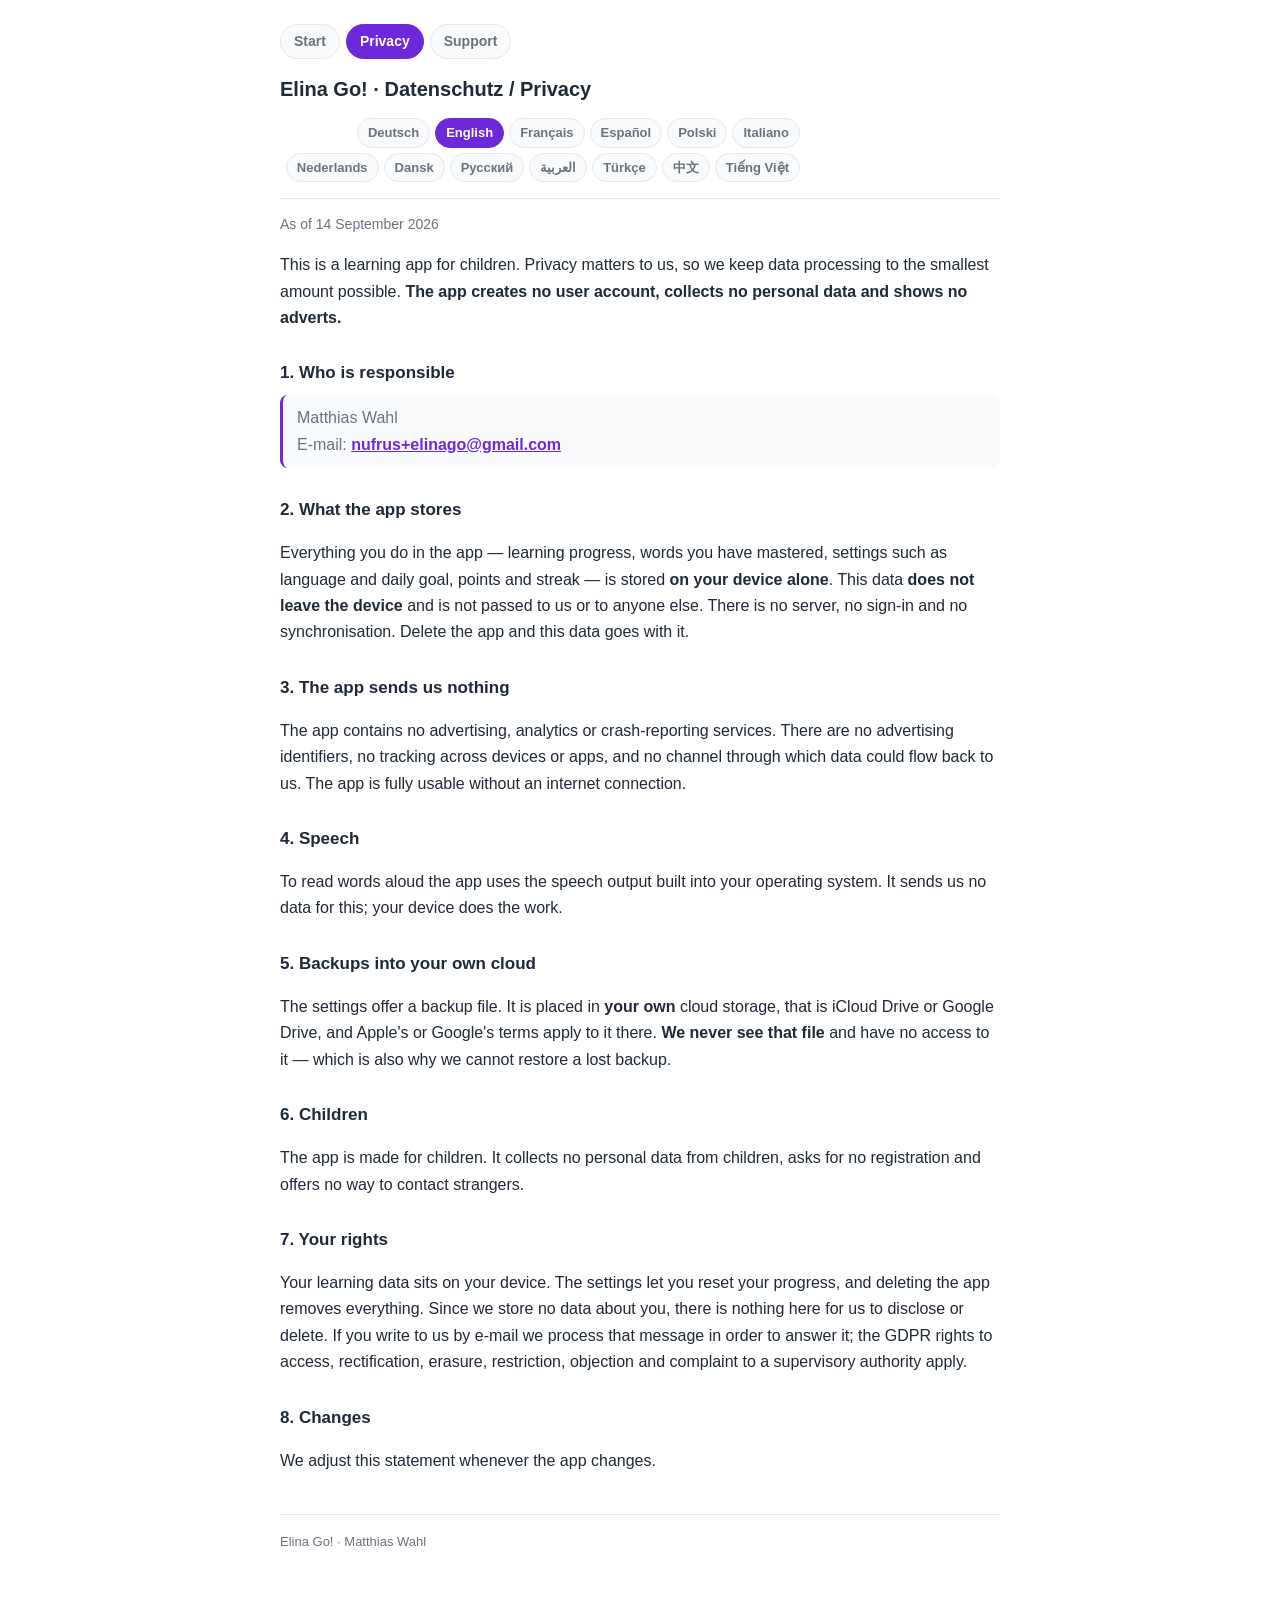
==== commit dcffd7b9: "Website aus dem App-Repo aktualisiert" ====
--- a/datenschutz.html
+++ b/datenschutz.html
@@ -23,7 +23,7 @@
     <p class="muted">Stand: 14. September 2026</p>
     <p>Diese App ist eine Lern-App für Kinder. Datenschutz ist uns wichtig, deshalb halten wir die Datenverarbeitung so gering wie möglich. <strong>Die App legt kein Nutzerkonto an, sammelt keine personenbezogenen Daten und blendet keine Werbung ein.</strong></p>
     <h2>1. Verantwortlich</h2>
-    <blockquote>Matthias Wahl<br />E-Mail: <a href="mailto:nufrus@gmail.com">nufrus@gmail.com</a></blockquote>
+    <blockquote>Matthias Wahl<br />E-Mail: <a href="mailto:nufrus+elinago@gmail.com">nufrus+elinago@gmail.com</a></blockquote>
     <h2>2. Welche Daten die App speichert</h2>
     <p>Alles, was du in der App tust — Lernfortschritt, gekonnte Vokabeln, Einstellungen wie Sprache und Tagesziel, Punkte und Serie — wird <strong>ausschließlich lokal auf deinem Gerät</strong> gespeichert. Diese Daten <strong>verlassen das Gerät nicht</strong> und werden nicht an uns oder Dritte übertragen. Es gibt keinen Server, keine Anmeldung und keine Synchronisierung. Wird die App gelöscht, sind auch diese Daten weg.</p>
     <h2>3. Die App sendet nichts an uns</h2>
@@ -44,7 +44,7 @@
     <p class="muted">As of 14 September 2026</p>
     <p>This is a learning app for children. Privacy matters to us, so we keep data processing to the smallest amount possible. <strong>The app creates no user account, collects no personal data and shows no adverts.</strong></p>
     <h2>1. Who is responsible</h2>
-    <blockquote>Matthias Wahl<br />E-mail: <a href="mailto:nufrus@gmail.com">nufrus@gmail.com</a></blockquote>
+    <blockquote>Matthias Wahl<br />E-mail: <a href="mailto:nufrus+elinago@gmail.com">nufrus+elinago@gmail.com</a></blockquote>
     <h2>2. What the app stores</h2>
     <p>Everything you do in the app — learning progress, words you have mastered, settings such as language and daily goal, points and streak — is stored <strong>on your device alone</strong>. This data <strong>does not leave the device</strong> and is not passed to us or to anyone else. There is no server, no sign-in and no synchronisation. Delete the app and this data goes with it.</p>
     <h2>3. The app sends us nothing</h2>
@@ -65,7 +65,7 @@
     <p class="muted">Mise à jour : 14 septembre 2026</p>
     <p>Cette application d'apprentissage s'adresse aux enfants. La protection des données nous tient à cœur, c'est pourquoi nous traitons le strict minimum. <strong>L'application ne crée aucun compte, ne collecte aucune donnée personnelle et n'affiche aucune publicité.</strong></p>
     <h2>1. Responsable</h2>
-    <blockquote>Matthias Wahl<br />Courriel : <a href="mailto:nufrus@gmail.com">nufrus@gmail.com</a></blockquote>
+    <blockquote>Matthias Wahl<br />Courriel : <a href="mailto:nufrus+elinago@gmail.com">nufrus+elinago@gmail.com</a></blockquote>
     <h2>2. Ce que l'application enregistre</h2>
     <p>Tout ce que vous faites dans l'application — progression, mots acquis, réglages comme la langue et l'objectif quotidien, points et série — est enregistré <strong>uniquement sur votre appareil</strong>. Ces données <strong>ne quittent pas l'appareil</strong> et ne sont transmises ni à nous ni à des tiers. Il n'y a ni serveur, ni connexion à un compte, ni synchronisation. Supprimez l'application et ces données disparaissent avec elle.</p>
     <h2>3. L'application ne nous envoie rien</h2>
@@ -86,7 +86,7 @@
     <p class="muted">Actualizado: 14 de septiembre de 2026</p>
     <p>Esta es una aplicación de aprendizaje para niños. La protección de datos nos importa, por eso tratamos los mínimos datos posibles. <strong>La aplicación no crea ninguna cuenta de usuario, no recoge datos personales y no muestra publicidad.</strong></p>
     <h2>1. Responsable</h2>
-    <blockquote>Matthias Wahl<br />Correo electrónico: <a href="mailto:nufrus@gmail.com">nufrus@gmail.com</a></blockquote>
+    <blockquote>Matthias Wahl<br />Correo electrónico: <a href="mailto:nufrus+elinago@gmail.com">nufrus+elinago@gmail.com</a></blockquote>
     <h2>2. Qué guarda la aplicación</h2>
     <p>Todo lo que haces en la aplicación — el progreso, las palabras aprendidas, los ajustes como el idioma y la meta diaria, los puntos y la racha — se guarda <strong>únicamente en tu dispositivo</strong>. Estos datos <strong>no salen del dispositivo</strong> y no se transmiten ni a nosotros ni a terceros. No hay servidor, ni inicio de sesión, ni sincronización. Si borras la aplicación, estos datos desaparecen con ella.</p>
     <h2>3. La aplicación no nos envía nada</h2>
@@ -107,7 +107,7 @@
     <p class="muted">Stan na: 14 września 2026</p>
     <p>To aplikacja do nauki dla dzieci. Ochrona danych jest dla nas ważna, dlatego przetwarzamy ich jak najmniej. <strong>Aplikacja nie zakłada konta, nie zbiera danych osobowych i nie wyświetla reklam.</strong></p>
     <h2>1. Administrator</h2>
-    <blockquote>Matthias Wahl<br />E-mail: <a href="mailto:nufrus@gmail.com">nufrus@gmail.com</a></blockquote>
+    <blockquote>Matthias Wahl<br />E-mail: <a href="mailto:nufrus+elinago@gmail.com">nufrus+elinago@gmail.com</a></blockquote>
     <h2>2. Co aplikacja zapisuje</h2>
     <p>Wszystko, co robisz w aplikacji — postęp, opanowane słówka, ustawienia takie jak język i cel dzienny, punkty i seria — zapisywane jest <strong>wyłącznie na Twoim urządzeniu</strong>. Te dane <strong>nie opuszczają urządzenia</strong> i nie są przekazywane ani nam, ani osobom trzecim. Nie ma serwera, logowania ani synchronizacji. Po usunięciu aplikacji znikają razem z nią.</p>
     <h2>3. Aplikacja nic do nas nie wysyła</h2>
@@ -128,7 +128,7 @@
     <p class="muted">Aggiornato: 14 settembre 2026</p>
     <p>Questa è un'app di apprendimento per bambini. La protezione dei dati ci sta a cuore, perciò trattiamo il minimo indispensabile. <strong>L'app non crea alcun account, non raccoglie dati personali e non mostra pubblicità.</strong></p>
     <h2>1. Titolare</h2>
-    <blockquote>Matthias Wahl<br />E-mail: <a href="mailto:nufrus@gmail.com">nufrus@gmail.com</a></blockquote>
+    <blockquote>Matthias Wahl<br />E-mail: <a href="mailto:nufrus+elinago@gmail.com">nufrus+elinago@gmail.com</a></blockquote>
     <h2>2. Che cosa salva l'app</h2>
     <p>Tutto ciò che fai nell'app — i progressi, i vocaboli imparati, le impostazioni come lingua e obiettivo giornaliero, i punti e la serie — viene salvato <strong>soltanto sul tuo dispositivo</strong>. Questi dati <strong>non lasciano il dispositivo</strong> e non vengono trasmessi né a noi né a terzi. Non c'è alcun server, alcun accesso e alcuna sincronizzazione. Se cancelli l'app, spariscono anche questi dati.</p>
     <h2>3. L'app non ci invia nulla</h2>
@@ -149,7 +149,7 @@
     <p class="muted">Bijgewerkt: 14 september 2026</p>
     <p>Dit is een leer-app voor kinderen. Privacy vinden wij belangrijk, daarom verwerken wij zo min mogelijk. <strong>De app maakt geen account aan, verzamelt geen persoonsgegevens en toont geen reclame.</strong></p>
     <h2>1. Verantwoordelijke</h2>
-    <blockquote>Matthias Wahl<br />E-mail: <a href="mailto:nufrus@gmail.com">nufrus@gmail.com</a></blockquote>
+    <blockquote>Matthias Wahl<br />E-mail: <a href="mailto:nufrus+elinago@gmail.com">nufrus+elinago@gmail.com</a></blockquote>
     <h2>2. Wat de app bewaart</h2>
     <p>Alles wat je in de app doet — voortgang, gekende woorden, instellingen zoals taal en dagdoel, punten en reeks — wordt <strong>uitsluitend op je eigen toestel</strong> bewaard. Deze gegevens <strong>verlaten het toestel niet</strong> en gaan niet naar ons of naar derden. Er is geen server, geen aanmelding en geen synchronisatie. Verwijder je de app, dan verdwijnen deze gegevens mee.</p>
     <h2>3. De app stuurt ons niets</h2>
@@ -170,7 +170,7 @@
     <p class="muted">Opdateret: 14. september 2026</p>
     <p>Dette er en læringsapp for børn. Databeskyttelse betyder noget for os, derfor behandler vi så lidt som muligt. <strong>Appen opretter ingen brugerkonto, indsamler ingen personoplysninger og viser ingen reklamer.</strong></p>
     <h2>1. Ansvarlig</h2>
-    <blockquote>Matthias Wahl<br />E-mail: <a href="mailto:nufrus@gmail.com">nufrus@gmail.com</a></blockquote>
+    <blockquote>Matthias Wahl<br />E-mail: <a href="mailto:nufrus+elinago@gmail.com">nufrus+elinago@gmail.com</a></blockquote>
     <h2>2. Hvad appen gemmer</h2>
     <p>Alt, hvad du gør i appen — fremgang, lærte gloser, indstillinger som sprog og dagsmål, point og række — gemmes <strong>udelukkende på din egen enhed</strong>. Disse data <strong>forlader ikke enheden</strong> og sendes hverken til os eller til andre. Der er ingen server, intet login og ingen synkronisering. Sletter du appen, forsvinder disse data med den.</p>
     <h2>3. Appen sender os ingenting</h2>
@@ -191,7 +191,7 @@
     <p class="muted">По состоянию на 14 сентября 2026 года</p>
     <p>Это обучающее приложение для детей. Защита данных для нас важна, поэтому мы обрабатываем как можно меньше. <strong>Приложение не создаёт учётную запись, не собирает персональные данные и не показывает рекламу.</strong></p>
     <h2>1. Ответственное лицо</h2>
-    <blockquote>Matthias Wahl<br />Эл. почта: <a href="mailto:nufrus@gmail.com">nufrus@gmail.com</a></blockquote>
+    <blockquote>Matthias Wahl<br />Эл. почта: <a href="mailto:nufrus+elinago@gmail.com">nufrus+elinago@gmail.com</a></blockquote>
     <h2>2. Что приложение сохраняет</h2>
     <p>Всё, что вы делаете в приложении — прогресс, выученные слова, настройки вроде языка и дневной цели, очки и серия — сохраняется <strong>исключительно на вашем устройстве</strong>. Эти данные <strong>не покидают устройство</strong> и не передаются ни нам, ни третьим лицам. Нет ни сервера, ни входа в аккаунт, ни синхронизации. Если удалить приложение, эти данные исчезнут вместе с ним.</p>
     <h2>3. Приложение ничего нам не отправляет</h2>
@@ -212,7 +212,7 @@
     <p class="muted">بتاريخ: ١٤ سبتمبر ٢٠٢٦</p>
     <p>هذا تطبيق تعليمي للأطفال. حماية البيانات تهمّنا، ولذلك نعالج أقل قدر ممكن. <strong>لا ينشئ التطبيق حسابًا، ولا يجمع بيانات شخصية، ولا يعرض إعلانات.</strong></p>
     <h2>١. المسؤول</h2>
-    <blockquote>Matthias Wahl<br />البريد الإلكتروني: <a href="mailto:nufrus@gmail.com">nufrus@gmail.com</a></blockquote>
+    <blockquote>Matthias Wahl<br />البريد الإلكتروني: <a href="mailto:nufrus+elinago@gmail.com">nufrus+elinago@gmail.com</a></blockquote>
     <h2>٢. ما يحفظه التطبيق</h2>
     <p>كل ما تفعله في التطبيق — التقدّم، والكلمات التي أتقنتها، والإعدادات كاللغة والهدف اليومي، والنقاط والسلسلة — يُحفظ <strong>على جهازك وحده</strong>. هذه البيانات <strong>لا تغادر الجهاز</strong> ولا تُنقل إلينا ولا إلى غيرنا. لا يوجد خادم ولا تسجيل دخول ولا مزامنة. وإذا حذفت التطبيق ذهبت معه.</p>
     <h2>٣. التطبيق لا يرسل إلينا شيئًا</h2>
@@ -233,7 +233,7 @@
     <p class="muted">Güncellendi: 14 Eylül 2026</p>
     <p>Bu, çocuklar için bir öğrenme uygulamasıdır. Veri koruma bizim için önemli, bu yüzden mümkün olan en az veriyi işliyoruz. <strong>Uygulama hesap açmaz, kişisel veri toplamaz ve reklam göstermez.</strong></p>
     <h2>1. Sorumlu</h2>
-    <blockquote>Matthias Wahl<br />E-posta: <a href="mailto:nufrus@gmail.com">nufrus@gmail.com</a></blockquote>
+    <blockquote>Matthias Wahl<br />E-posta: <a href="mailto:nufrus+elinago@gmail.com">nufrus+elinago@gmail.com</a></blockquote>
     <h2>2. Uygulama neyi saklıyor</h2>
     <p>Uygulamada yaptığınız her şey — ilerleme, öğrenilen kelimeler, dil ve günlük hedef gibi ayarlar, puanlar ve seri — <strong>yalnızca kendi cihazınızda</strong> saklanır. Bu veriler <strong>cihazdan çıkmaz</strong> ve ne bize ne de üçüncü kişilere aktarılır. Sunucu, giriş ve eşitleme yoktur. Uygulamayı silerseniz bu veriler de onunla birlikte gider.</p>
     <h2>3. Uygulama bize hiçbir şey göndermez</h2>
@@ -254,7 +254,7 @@
     <p class="muted">更新日期：2026年9月14日</p>
     <p>这是一款面向儿童的学习应用。我们重视数据保护，因此尽可能少地处理数据。<strong>本应用不创建账号，不收集个人数据，也不展示广告。</strong></p>
     <h2>1. 责任人</h2>
-    <blockquote>Matthias Wahl<br />电子邮件：<a href="mailto:nufrus@gmail.com">nufrus@gmail.com</a></blockquote>
+    <blockquote>Matthias Wahl<br />电子邮件：<a href="mailto:nufrus+elinago@gmail.com">nufrus+elinago@gmail.com</a></blockquote>
     <h2>2. 应用会保存什么</h2>
     <p>你在应用里做的一切 —— 学习进度、已掌握的单词、语言与每日目标等设置、积分和连续天数 —— 都<strong>只保存在你自己的设备上</strong>。这些数据<strong>不会离开设备</strong>，也不会传给我们或任何第三方。没有服务器，没有登录，没有同步。删除应用，这些数据也随之消失。</p>
     <h2>3. 应用不向我们发送任何内容</h2>
@@ -275,7 +275,7 @@
     <p class="muted">Cập nhật: ngày 14 tháng 9 năm 2026</p>
     <p>Đây là ứng dụng học tập dành cho trẻ em. Bảo vệ dữ liệu là điều quan trọng với chúng tôi, nên chúng tôi xử lý càng ít càng tốt. <strong>Ứng dụng không tạo tài khoản, không thu thập dữ liệu cá nhân và không hiển thị quảng cáo.</strong></p>
     <h2>1. Bên chịu trách nhiệm</h2>
-    <blockquote>Matthias Wahl<br />Thư điện tử: <a href="mailto:nufrus@gmail.com">nufrus@gmail.com</a></blockquote>
+    <blockquote>Matthias Wahl<br />Thư điện tử: <a href="mailto:nufrus+elinago@gmail.com">nufrus+elinago@gmail.com</a></blockquote>
     <h2>2. Ứng dụng lưu những gì</h2>
     <p>Mọi thứ bạn làm trong ứng dụng — tiến độ, những từ đã thuộc, các thiết lập như ngôn ngữ và mục tiêu hằng ngày, điểm và chuỗi ngày — đều được lưu <strong>chỉ trên máy của bạn</strong>. Dữ liệu này <strong>không rời khỏi máy</strong> và không được chuyển cho chúng tôi hay bên thứ ba nào. Không có máy chủ, không đăng nhập, không đồng bộ. Xoá ứng dụng thì dữ liệu cũng mất theo.</p>
     <h2>3. Ứng dụng không gửi gì cho chúng tôi</h2>
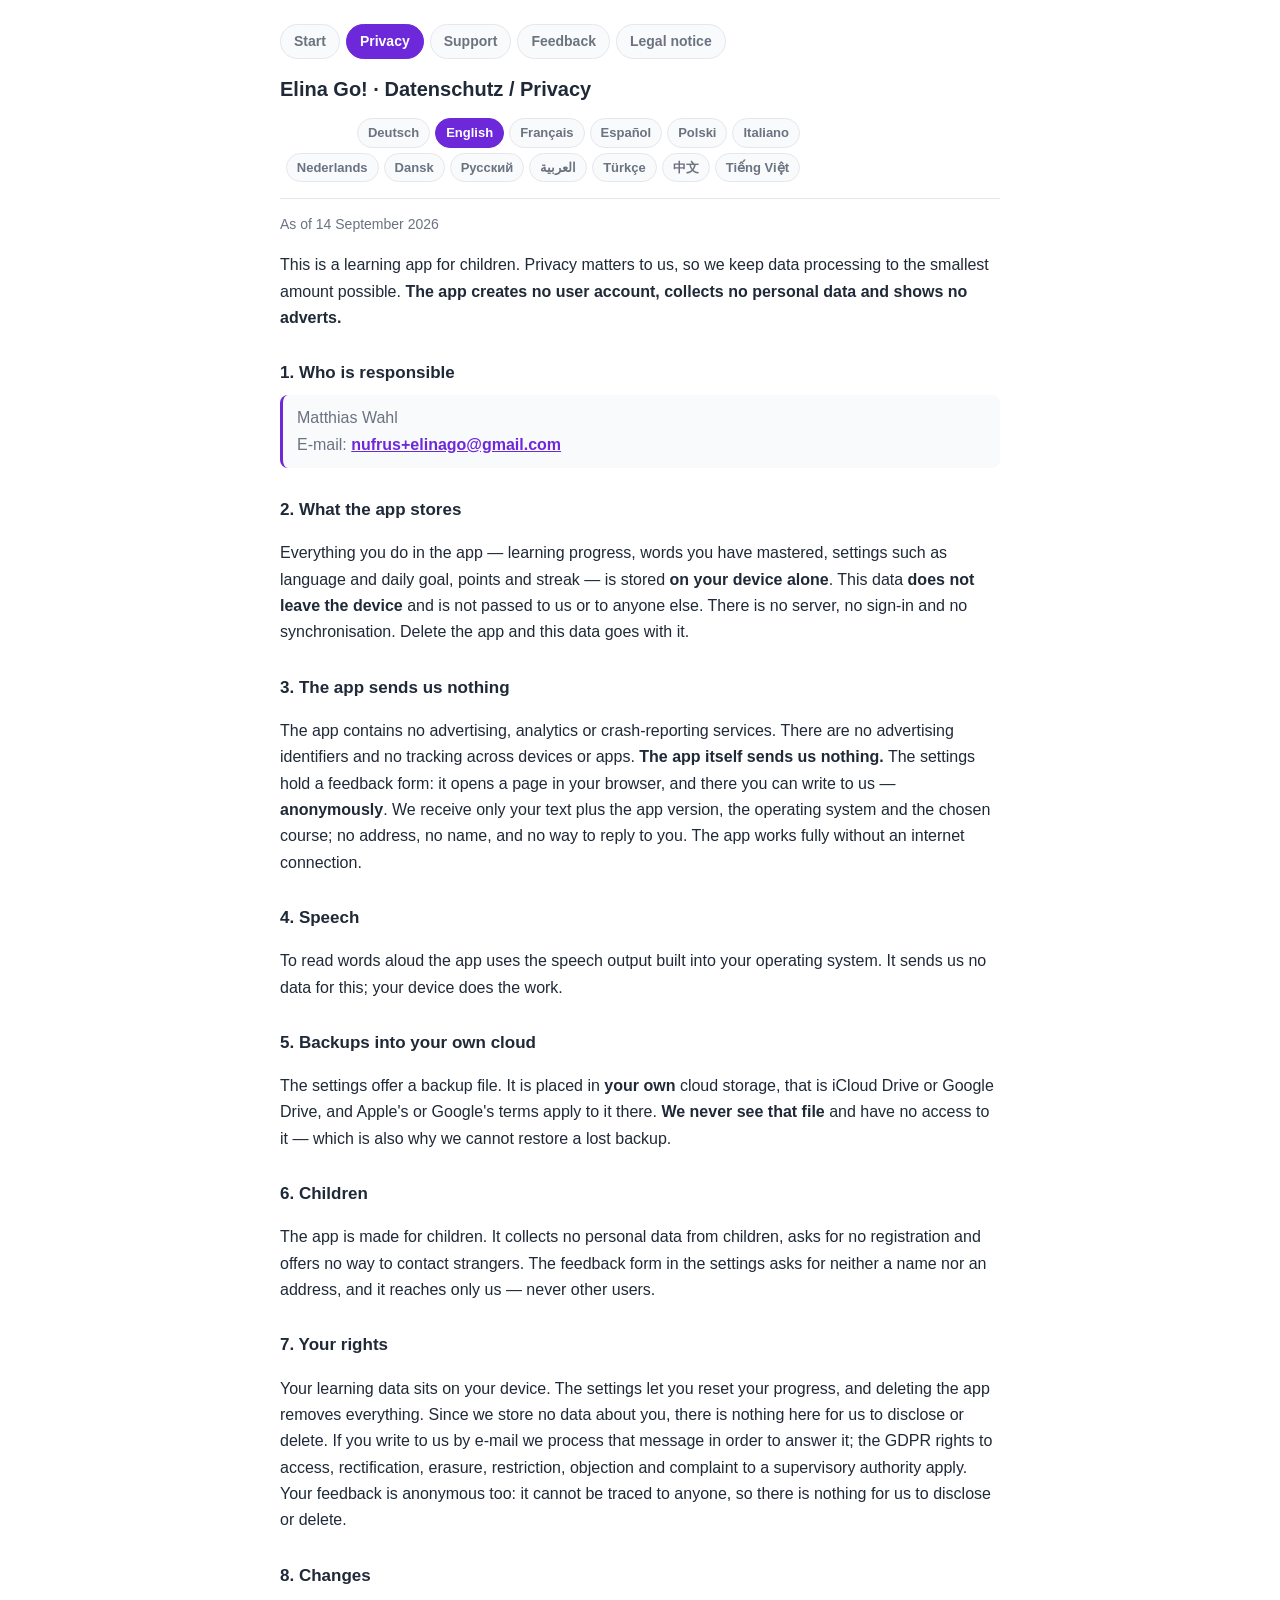
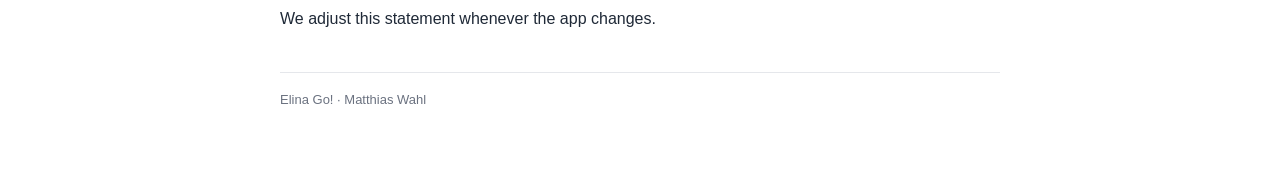
==== commit be8960e9: "Website aus dem App-Repo aktualisiert" ====
--- a/datenschutz.html
+++ b/datenschutz.html
@@ -11,7 +11,7 @@
 <body>
 <!-- GENERATED by scripts/build-site.mjs from docs/legal/site/content/. Do not edit by hand. -->
 <div class="wrap">
-  <div class="pages"><a href="./" data-nav="start">Start</a><a href="datenschutz.html" data-nav="privacy" aria-current="page">Datenschutz</a><a href="support.html" data-nav="support">Support</a></div>
+  <div class="pages"><a href="./" data-nav="start">Start</a><a href="datenschutz.html" data-nav="privacy" aria-current="page">Datenschutz</a><a href="support.html" data-nav="support">Support</a><a href="feedback.html" data-nav="feedback">Feedback</a><a href="impressum.html" data-nav="imprint">Impressum</a></div>
   <header>
     <h1>Elina Go! · Datenschutz / Privacy</h1>
     <nav aria-label="Sprache / Language">
@@ -27,15 +27,15 @@
     <h2>2. Welche Daten die App speichert</h2>
     <p>Alles, was du in der App tust — Lernfortschritt, gekonnte Vokabeln, Einstellungen wie Sprache und Tagesziel, Punkte und Serie — wird <strong>ausschließlich lokal auf deinem Gerät</strong> gespeichert. Diese Daten <strong>verlassen das Gerät nicht</strong> und werden nicht an uns oder Dritte übertragen. Es gibt keinen Server, keine Anmeldung und keine Synchronisierung. Wird die App gelöscht, sind auch diese Daten weg.</p>
     <h2>3. Die App sendet nichts an uns</h2>
-    <p>Die App enthält keine Werbe-, Analyse- oder Absturzberichtsdienste. Es gibt keine Kennungen zu Werbezwecken, kein Tracking über Geräte oder Apps hinweg und keinen Kanal, über den Daten an uns zurückfließen. Auch ohne Internetverbindung ist die App vollständig nutzbar.</p>
+    <p>Die App enthält keine Werbe-, Analyse- oder Absturzberichtsdienste. Es gibt keine Kennungen zu Werbezwecken und kein Tracking über Geräte oder Apps hinweg. <strong>Die App selbst sendet nichts an uns.</strong> In den Einstellungen gibt es ein Feedback-Formular: Es öffnet eine Seite im Browser, und dort kannst du uns schreiben — <strong>anonym</strong>. Wir erhalten nur deinen Text sowie App-Version, Betriebssystem und gewählten Kurs; keine Adresse, keinen Namen, keine Möglichkeit, dir zu antworten. Auch ohne Internetverbindung ist die App vollständig nutzbar.</p>
     <h2>4. Sprachausgabe</h2>
     <p>Zum Vorlesen von Wörtern nutzt die App die Sprachausgabe, die in deinem Betriebssystem eingebaut ist. Die App sendet dafür keine Daten an uns; die Verarbeitung übernimmt dein Gerät.</p>
     <h2>5. Sicherung in deine eigene Cloud</h2>
     <p>Du kannst in den Einstellungen eine Sicherungsdatei anlegen. Sie wird in <strong>deinen eigenen</strong> Cloud-Speicher gelegt, also iCloud Drive oder Google Drive — für diese Ablage gelten die Bedingungen von Apple beziehungsweise Google. <strong>Wir bekommen diese Datei nie zu sehen</strong> und haben keinen Zugriff darauf. Deshalb können wir eine verlorene Sicherung auch nicht wiederherstellen.</p>
     <h2>6. Kinder</h2>
-    <p>Die App richtet sich an Kinder. Es werden keine personenbezogenen Daten von Kindern erhoben, keine Registrierung verlangt und keine Kontaktmöglichkeiten zu Fremden angeboten.</p>
+    <p>Die App richtet sich an Kinder. Es werden keine personenbezogenen Daten von Kindern erhoben, keine Registrierung verlangt und keine Kontaktmöglichkeiten zu Fremden angeboten. Das Feedback-Formular in den Einstellungen fragt weder Name noch Adresse und richtet sich nur an uns, nicht an andere Nutzer.</p>
     <h2>7. Deine Rechte</h2>
-    <p>Die Lerndaten liegen auf deinem Gerät. In den Einstellungen kannst du den Fortschritt zurücksetzen, und beim Löschen der App verschwindet alles. Da wir keine Daten von dir speichern, gibt es bei uns nichts, worüber wir Auskunft geben oder was wir löschen könnten. Schreibst du uns eine E-Mail, verarbeiten wir sie, um zu antworten; die Rechte nach DSGVO auf Auskunft, Berichtigung, Löschung, Einschränkung, Widerspruch und Beschwerde bei einer Aufsichtsbehörde gelten.</p>
+    <p>Die Lerndaten liegen auf deinem Gerät. In den Einstellungen kannst du den Fortschritt zurücksetzen, und beim Löschen der App verschwindet alles. Da wir keine Daten von dir speichern, gibt es bei uns nichts, worüber wir Auskunft geben oder was wir löschen könnten. Schreibst du uns eine E-Mail, verarbeiten wir sie, um zu antworten; die Rechte nach DSGVO auf Auskunft, Berichtigung, Löschung, Einschränkung, Widerspruch und Beschwerde bei einer Aufsichtsbehörde gelten. Auch dein Feedback ist anonym: Es lässt sich niemandem zuordnen, also können wir es weder herausgeben noch löschen.</p>
     <h2>8. Änderungen</h2>
     <p>Wir passen diese Erklärung an, wenn sich die App ändert.</p>
   </section>
@@ -48,15 +48,15 @@
     <h2>2. What the app stores</h2>
     <p>Everything you do in the app — learning progress, words you have mastered, settings such as language and daily goal, points and streak — is stored <strong>on your device alone</strong>. This data <strong>does not leave the device</strong> and is not passed to us or to anyone else. There is no server, no sign-in and no synchronisation. Delete the app and this data goes with it.</p>
     <h2>3. The app sends us nothing</h2>
-    <p>The app contains no advertising, analytics or crash-reporting services. There are no advertising identifiers, no tracking across devices or apps, and no channel through which data could flow back to us. The app is fully usable without an internet connection.</p>
+    <p>The app contains no advertising, analytics or crash-reporting services. There are no advertising identifiers and no tracking across devices or apps. <strong>The app itself sends us nothing.</strong> The settings hold a feedback form: it opens a page in your browser, and there you can write to us — <strong>anonymously</strong>. We receive only your text plus the app version, the operating system and the chosen course; no address, no name, and no way to reply to you. The app works fully without an internet connection.</p>
     <h2>4. Speech</h2>
     <p>To read words aloud the app uses the speech output built into your operating system. It sends us no data for this; your device does the work.</p>
     <h2>5. Backups into your own cloud</h2>
     <p>The settings offer a backup file. It is placed in <strong>your own</strong> cloud storage, that is iCloud Drive or Google Drive, and Apple's or Google's terms apply to it there. <strong>We never see that file</strong> and have no access to it — which is also why we cannot restore a lost backup.</p>
     <h2>6. Children</h2>
-    <p>The app is made for children. It collects no personal data from children, asks for no registration and offers no way to contact strangers.</p>
+    <p>The app is made for children. It collects no personal data from children, asks for no registration and offers no way to contact strangers. The feedback form in the settings asks for neither a name nor an address, and it reaches only us — never other users.</p>
     <h2>7. Your rights</h2>
-    <p>Your learning data sits on your device. The settings let you reset your progress, and deleting the app removes everything. Since we store no data about you, there is nothing here for us to disclose or delete. If you write to us by e-mail we process that message in order to answer it; the GDPR rights to access, rectification, erasure, restriction, objection and complaint to a supervisory authority apply.</p>
+    <p>Your learning data sits on your device. The settings let you reset your progress, and deleting the app removes everything. Since we store no data about you, there is nothing here for us to disclose or delete. If you write to us by e-mail we process that message in order to answer it; the GDPR rights to access, rectification, erasure, restriction, objection and complaint to a supervisory authority apply. Your feedback is anonymous too: it cannot be traced to anyone, so there is nothing for us to disclose or delete.</p>
     <h2>8. Changes</h2>
     <p>We adjust this statement whenever the app changes.</p>
   </section>
@@ -69,15 +69,15 @@
     <h2>2. Ce que l'application enregistre</h2>
     <p>Tout ce que vous faites dans l'application — progression, mots acquis, réglages comme la langue et l'objectif quotidien, points et série — est enregistré <strong>uniquement sur votre appareil</strong>. Ces données <strong>ne quittent pas l'appareil</strong> et ne sont transmises ni à nous ni à des tiers. Il n'y a ni serveur, ni connexion à un compte, ni synchronisation. Supprimez l'application et ces données disparaissent avec elle.</p>
     <h2>3. L'application ne nous envoie rien</h2>
-    <p>L'application ne contient aucun service de publicité, de mesure d'audience ou de rapport de plantage. Aucun identifiant publicitaire, aucun suivi entre appareils ou applications, et aucun canal par lequel des données pourraient nous revenir. L'application fonctionne entièrement sans connexion internet.</p>
+    <p>L’application ne contient aucun service de publicité, d’analyse ou de rapport de plantage. Il n’y a ni identifiant publicitaire ni suivi entre appareils ou applications. <strong>L’application elle-même ne nous envoie rien.</strong> Les réglages contiennent un formulaire de retour : il ouvre une page dans ton navigateur, et là tu peux nous écrire — <strong>anonymement</strong>. Nous recevons uniquement ton texte ainsi que la version de l’application, le système d’exploitation et le cours choisi ; aucune adresse, aucun nom, aucune possibilité de te répondre. L’application fonctionne entièrement sans connexion Internet.</p>
     <h2>4. Synthèse vocale</h2>
     <p>Pour lire les mots à voix haute, l'application utilise la synthèse vocale intégrée à votre système d'exploitation. Elle ne nous envoie aucune donnée pour cela ; le traitement se fait sur votre appareil.</p>
     <h2>5. Sauvegarde dans votre propre nuage</h2>
     <p>Les réglages proposent un fichier de sauvegarde. Il est déposé dans <strong>votre propre</strong> espace de stockage en ligne, iCloud Drive ou Google Drive, où s'appliquent les conditions d'Apple ou de Google. <strong>Nous ne voyons jamais ce fichier</strong> et n'y avons aucun accès — c'est aussi pourquoi nous ne pouvons pas restaurer une sauvegarde perdue.</p>
     <h2>6. Enfants</h2>
-    <p>L'application est destinée aux enfants. Elle ne recueille aucune donnée personnelle d'enfant, n'exige aucune inscription et n'offre aucun moyen de contacter des inconnus.</p>
+    <p>L'application est destinée aux enfants. Elle ne recueille aucune donnée personnelle d'enfant, n'exige aucune inscription et n'offre aucun moyen de contacter des inconnus. Le formulaire de retour dans les réglages ne demande ni nom ni adresse, et il ne parvient qu’à nous, jamais à d’autres utilisateurs.</p>
     <h2>7. Vos droits</h2>
-    <p>Vos données d'apprentissage se trouvent sur votre appareil. Les réglages permettent de réinitialiser la progression, et supprimer l'application efface tout. Comme nous ne conservons aucune donnée vous concernant, il n'y a chez nous rien à communiquer ni à effacer. Si vous nous écrivez, nous traitons votre message pour y répondre ; les droits du RGPD s'appliquent : accès, rectification, effacement, limitation, opposition et réclamation auprès d'une autorité de contrôle.</p>
+    <p>Vos données d'apprentissage se trouvent sur votre appareil. Les réglages permettent de réinitialiser la progression, et supprimer l'application efface tout. Comme nous ne conservons aucune donnée vous concernant, il n'y a chez nous rien à communiquer ni à effacer. Si vous nous écrivez, nous traitons votre message pour y répondre ; les droits du RGPD s'appliquent : accès, rectification, effacement, limitation, opposition et réclamation auprès d'une autorité de contrôle. Ton retour est lui aussi anonyme : il ne peut être rattaché à personne, donc nous n’avons rien à communiquer ni à supprimer.</p>
     <h2>8. Modifications</h2>
     <p>Nous adaptons cette déclaration lorsque l'application évolue.</p>
   </section>
@@ -90,15 +90,15 @@
     <h2>2. Qué guarda la aplicación</h2>
     <p>Todo lo que haces en la aplicación — el progreso, las palabras aprendidas, los ajustes como el idioma y la meta diaria, los puntos y la racha — se guarda <strong>únicamente en tu dispositivo</strong>. Estos datos <strong>no salen del dispositivo</strong> y no se transmiten ni a nosotros ni a terceros. No hay servidor, ni inicio de sesión, ni sincronización. Si borras la aplicación, estos datos desaparecen con ella.</p>
     <h2>3. La aplicación no nos envía nada</h2>
-    <p>La aplicación no contiene servicios de publicidad, de analítica ni de informes de fallos. No hay identificadores publicitarios, ni seguimiento entre dispositivos o aplicaciones, ni ningún canal por el que puedan llegarnos datos. La aplicación funciona por completo sin conexión a internet.</p>
+    <p>La aplicación no contiene servicios de publicidad, análisis ni informes de fallos. No hay identificadores publicitarios ni seguimiento entre dispositivos o aplicaciones. <strong>La aplicación en sí no nos envía nada.</strong> En los ajustes hay un formulario de comentarios: abre una página en tu navegador y allí puedes escribirnos — <strong>de forma anónima</strong>. Solo recibimos tu texto junto con la versión de la aplicación, el sistema operativo y el curso elegido; ninguna dirección, ningún nombre y ninguna forma de responderte. La aplicación funciona por completo sin conexión a internet.</p>
     <h2>4. Voz</h2>
     <p>Para leer las palabras en voz alta, la aplicación usa la síntesis de voz integrada en tu sistema operativo. Para ello no nos envía ningún dato; el procesamiento lo hace tu dispositivo.</p>
     <h2>5. Copia de seguridad en tu propia nube</h2>
     <p>En los ajustes puedes crear un archivo de copia de seguridad. Se deposita en <strong>tu propio</strong> almacenamiento en la nube, iCloud Drive o Google Drive, donde rigen las condiciones de Apple o de Google. <strong>Nosotros nunca vemos ese archivo</strong> ni tenemos acceso a él, y por eso tampoco podemos recuperar una copia perdida.</p>
     <h2>6. Niños</h2>
-    <p>La aplicación está dirigida a niños. No recoge datos personales de menores, no exige registro y no ofrece ninguna forma de contacto con desconocidos.</p>
+    <p>La aplicación está dirigida a niños. No recoge datos personales de menores, no exige registro y no ofrece ninguna forma de contacto con desconocidos. El formulario de comentarios de los ajustes no pide ni nombre ni dirección, y llega solo a nosotros, nunca a otros usuarios.</p>
     <h2>7. Tus derechos</h2>
-    <p>Los datos de aprendizaje están en tu dispositivo. En los ajustes puedes reiniciar el progreso, y al borrar la aplicación desaparece todo. Como no guardamos ningún dato tuyo, no hay nada que podamos comunicarte ni borrar. Si nos escribes un correo, tratamos ese mensaje para responderte; se aplican los derechos del RGPD de acceso, rectificación, supresión, limitación, oposición y reclamación ante una autoridad de control.</p>
+    <p>Los datos de aprendizaje están en tu dispositivo. En los ajustes puedes reiniciar el progreso, y al borrar la aplicación desaparece todo. Como no guardamos ningún dato tuyo, no hay nada que podamos comunicarte ni borrar. Si nos escribes un correo, tratamos ese mensaje para responderte; se aplican los derechos del RGPD de acceso, rectificación, supresión, limitación, oposición y reclamación ante una autoridad de control. Tus comentarios también son anónimos: no pueden atribuirse a nadie, así que no hay nada que podamos facilitar ni borrar.</p>
     <h2>8. Cambios</h2>
     <p>Adaptamos esta declaración cuando la aplicación cambia.</p>
   </section>
@@ -111,15 +111,15 @@
     <h2>2. Co aplikacja zapisuje</h2>
     <p>Wszystko, co robisz w aplikacji — postęp, opanowane słówka, ustawienia takie jak język i cel dzienny, punkty i seria — zapisywane jest <strong>wyłącznie na Twoim urządzeniu</strong>. Te dane <strong>nie opuszczają urządzenia</strong> i nie są przekazywane ani nam, ani osobom trzecim. Nie ma serwera, logowania ani synchronizacji. Po usunięciu aplikacji znikają razem z nią.</p>
     <h2>3. Aplikacja nic do nas nie wysyła</h2>
-    <p>Aplikacja nie zawiera usług reklamowych, analitycznych ani raportowania awarii. Nie ma identyfikatorów reklamowych, nie ma śledzenia między urządzeniami czy aplikacjami i nie ma kanału, którym dane mogłyby do nas wrócić. Aplikacja działa w pełni bez połączenia z internetem.</p>
+    <p>Aplikacja nie zawiera usług reklamowych, analitycznych ani raportowania awarii. Nie ma identyfikatorów reklamowych ani śledzenia między urządzeniami czy aplikacjami. <strong>Sama aplikacja nic do nas nie wysyła.</strong> W ustawieniach jest formularz opinii: otwiera stronę w przeglądarce, a tam możesz do nas napisać — <strong>anonimowo</strong>. Otrzymujemy tylko twój tekst oraz wersję aplikacji, system operacyjny i wybrany kurs; żadnego adresu, żadnego imienia i żadnej możliwości odpowiedzi. Aplikacja działa w pełni bez połączenia z internetem.</p>
     <h2>4. Odczyt na głos</h2>
     <p>Do czytania słówek na głos aplikacja korzysta z syntezatora mowy wbudowanego w Twój system operacyjny. Nie wysyła nam w tym celu żadnych danych; przetwarzanie odbywa się na Twoim urządzeniu.</p>
     <h2>5. Kopia zapasowa we własnej chmurze</h2>
     <p>W ustawieniach możesz utworzyć plik kopii zapasowej. Trafia on do <strong>Twojej własnej</strong> chmury, czyli iCloud Drive lub Google Drive, gdzie obowiązują warunki Apple lub Google. <strong>Nigdy nie widzimy tego pliku</strong> i nie mamy do niego dostępu — dlatego też nie możemy odtworzyć utraconej kopii.</p>
     <h2>6. Dzieci</h2>
-    <p>Aplikacja jest skierowana do dzieci. Nie zbiera danych osobowych dzieci, nie wymaga rejestracji i nie daje możliwości kontaktu z obcymi.</p>
+    <p>Aplikacja jest skierowana do dzieci. Nie zbiera danych osobowych dzieci, nie wymaga rejestracji i nie daje możliwości kontaktu z obcymi. Formularz opinii w ustawieniach nie pyta ani o imię, ani o adres i trafia tylko do nas, nigdy do innych użytkowników.</p>
     <h2>7. Twoje prawa</h2>
-    <p>Dane nauki znajdują się na Twoim urządzeniu. W ustawieniach możesz wyzerować postęp, a usunięcie aplikacji kasuje wszystko. Ponieważ nie przechowujemy żadnych Twoich danych, nie ma u nas czego udostępniać ani usuwać. Jeśli napiszesz do nas e-mail, przetwarzamy tę wiadomość, aby odpowiedzieć; przysługują Ci prawa z RODO: dostęp, sprostowanie, usunięcie, ograniczenie, sprzeciw i skarga do organu nadzorczego.</p>
+    <p>Dane nauki znajdują się na Twoim urządzeniu. W ustawieniach możesz wyzerować postęp, a usunięcie aplikacji kasuje wszystko. Ponieważ nie przechowujemy żadnych Twoich danych, nie ma u nas czego udostępniać ani usuwać. Jeśli napiszesz do nas e-mail, przetwarzamy tę wiadomość, aby odpowiedzieć; przysługują Ci prawa z RODO: dostęp, sprostowanie, usunięcie, ograniczenie, sprzeciw i skarga do organu nadzorczego. Twoja opinia również jest anonimowa: nie da się jej nikomu przypisać, więc nie mamy czego udostępnić ani usunąć.</p>
     <h2>8. Zmiany</h2>
     <p>Dostosowujemy tę informację, gdy aplikacja się zmienia.</p>
   </section>
@@ -132,15 +132,15 @@
     <h2>2. Che cosa salva l'app</h2>
     <p>Tutto ciò che fai nell'app — i progressi, i vocaboli imparati, le impostazioni come lingua e obiettivo giornaliero, i punti e la serie — viene salvato <strong>soltanto sul tuo dispositivo</strong>. Questi dati <strong>non lasciano il dispositivo</strong> e non vengono trasmessi né a noi né a terzi. Non c'è alcun server, alcun accesso e alcuna sincronizzazione. Se cancelli l'app, spariscono anche questi dati.</p>
     <h2>3. L'app non ci invia nulla</h2>
-    <p>L'app non contiene servizi pubblicitari, di analisi o di segnalazione degli arresti anomali. Non ci sono identificatori pubblicitari, né tracciamento tra dispositivi o app, né un canale attraverso cui dei dati possano tornare a noi. L'app è del tutto utilizzabile senza connessione a internet.</p>
+    <p>L’app non contiene servizi di pubblicità, analisi o segnalazione di arresti anomali. Non ci sono identificatori pubblicitari né tracciamento tra dispositivi o app. <strong>L’app stessa non ci invia nulla.</strong> Nelle impostazioni c’è un modulo per i riscontri: apre una pagina nel browser e lì puoi scriverci — <strong>in modo anonimo</strong>. Riceviamo solo il tuo testo insieme alla versione dell’app, al sistema operativo e al corso scelto; nessun indirizzo, nessun nome e nessun modo per risponderti. L’app funziona completamente senza connessione a internet.</p>
     <h2>4. Sintesi vocale</h2>
     <p>Per leggere i vocaboli ad alta voce l'app usa la sintesi vocale integrata nel tuo sistema operativo. Per questo non ci invia alcun dato; l'elaborazione avviene sul tuo dispositivo.</p>
     <h2>5. Backup nel tuo cloud</h2>
     <p>Nelle impostazioni puoi creare un file di backup. Viene depositato nel <strong>tuo</strong> spazio cloud, iCloud Drive o Google Drive, dove valgono le condizioni di Apple o di Google. <strong>Noi non vediamo mai quel file</strong> e non vi abbiamo accesso: per questo non possiamo nemmeno recuperare un backup perduto.</p>
     <h2>6. Bambini</h2>
-    <p>L'app si rivolge ai bambini. Non raccoglie dati personali dei minori, non richiede registrazione e non offre alcun modo di contattare estranei.</p>
+    <p>L'app si rivolge ai bambini. Non raccoglie dati personali dei minori, non richiede registrazione e non offre alcun modo di contattare estranei. Il modulo per i riscontri nelle impostazioni non chiede né nome né indirizzo e arriva solo a noi, mai ad altri utenti.</p>
     <h2>7. I tuoi diritti</h2>
-    <p>I dati di apprendimento sono sul tuo dispositivo. Nelle impostazioni puoi azzerare i progressi, e cancellando l'app sparisce tutto. Poiché non conserviamo alcun dato che ti riguardi, da noi non c'è nulla da comunicare né da cancellare. Se ci scrivi un'e-mail trattiamo quel messaggio per risponderti; valgono i diritti del GDPR di accesso, rettifica, cancellazione, limitazione, opposizione e reclamo a un'autorità di controllo.</p>
+    <p>I dati di apprendimento sono sul tuo dispositivo. Nelle impostazioni puoi azzerare i progressi, e cancellando l'app sparisce tutto. Poiché non conserviamo alcun dato che ti riguardi, da noi non c'è nulla da comunicare né da cancellare. Se ci scrivi un'e-mail trattiamo quel messaggio per risponderti; valgono i diritti del GDPR di accesso, rettifica, cancellazione, limitazione, opposizione e reclamo a un'autorità di controllo. Anche il tuo riscontro è anonimo: non è riconducibile a nessuno, quindi non abbiamo nulla da comunicare né da cancellare.</p>
     <h2>8. Modifiche</h2>
     <p>Adattiamo questa informativa quando l'app cambia.</p>
   </section>
@@ -153,15 +153,15 @@
     <h2>2. Wat de app bewaart</h2>
     <p>Alles wat je in de app doet — voortgang, gekende woorden, instellingen zoals taal en dagdoel, punten en reeks — wordt <strong>uitsluitend op je eigen toestel</strong> bewaard. Deze gegevens <strong>verlaten het toestel niet</strong> en gaan niet naar ons of naar derden. Er is geen server, geen aanmelding en geen synchronisatie. Verwijder je de app, dan verdwijnen deze gegevens mee.</p>
     <h2>3. De app stuurt ons niets</h2>
-    <p>De app bevat geen reclame-, analyse- of crashrapportagediensten. Er zijn geen advertentie-identificatoren, geen volgen over toestellen of apps heen, en geen kanaal waarlangs gegevens bij ons terecht kunnen komen. De app werkt volledig zonder internetverbinding.</p>
+    <p>De app bevat geen advertentie-, analyse- of crashrapportagediensten. Er zijn geen advertentie-identificatiegegevens en geen tracking tussen apparaten of apps. <strong>De app zelf stuurt ons niets.</strong> In de instellingen staat een feedbackformulier: het opent een pagina in je browser, en daar kun je ons schrijven — <strong>anoniem</strong>. Wij ontvangen alleen jouw tekst plus de app-versie, het besturingssysteem en de gekozen cursus; geen adres, geen naam en geen manier om je te antwoorden. De app werkt volledig zonder internetverbinding.</p>
     <h2>4. Spraak</h2>
     <p>Om woorden voor te lezen gebruikt de app de spraakweergave die in je besturingssysteem zit. Daarvoor stuurt hij ons geen gegevens; je toestel doet het werk.</p>
     <h2>5. Reservekopie in je eigen cloud</h2>
     <p>In de instellingen kun je een reservekopie maken. Die komt in <strong>je eigen</strong> cloudopslag terecht, iCloud Drive of Google Drive, waar de voorwaarden van Apple of Google gelden. <strong>Wij zien dat bestand nooit</strong> en hebben er geen toegang toe — en daarom kunnen wij een verloren reservekopie ook niet herstellen.</p>
     <h2>6. Kinderen</h2>
-    <p>De app is voor kinderen bedoeld. Er worden geen persoonsgegevens van kinderen verzameld, er wordt geen registratie gevraagd en er is geen mogelijkheid om met vreemden in contact te komen.</p>
+    <p>De app is voor kinderen bedoeld. Er worden geen persoonsgegevens van kinderen verzameld, er wordt geen registratie gevraagd en er is geen mogelijkheid om met vreemden in contact te komen. Het feedbackformulier in de instellingen vraagt geen naam en geen adres, en bereikt alleen ons, nooit andere gebruikers.</p>
     <h2>7. Je rechten</h2>
-    <p>Je leergegevens staan op je toestel. In de instellingen kun je de voortgang wissen, en bij het verwijderen van de app verdwijnt alles. Omdat wij geen gegevens van je bewaren, is er bij ons niets om in te zien of te wissen. Schrijf je ons een e-mail, dan verwerken wij dat bericht om te antwoorden; de AVG-rechten op inzage, rectificatie, wissing, beperking, bezwaar en klacht bij een toezichthouder gelden.</p>
+    <p>Je leergegevens staan op je toestel. In de instellingen kun je de voortgang wissen, en bij het verwijderen van de app verdwijnt alles. Omdat wij geen gegevens van je bewaren, is er bij ons niets om in te zien of te wissen. Schrijf je ons een e-mail, dan verwerken wij dat bericht om te antwoorden; de AVG-rechten op inzage, rectificatie, wissing, beperking, bezwaar en klacht bij een toezichthouder gelden. Ook je feedback is anoniem: die is aan niemand te koppelen, dus er is niets wat wij kunnen verstrekken of wissen.</p>
     <h2>8. Wijzigingen</h2>
     <p>Wij passen deze verklaring aan wanneer de app verandert.</p>
   </section>
@@ -174,15 +174,15 @@
     <h2>2. Hvad appen gemmer</h2>
     <p>Alt, hvad du gør i appen — fremgang, lærte gloser, indstillinger som sprog og dagsmål, point og række — gemmes <strong>udelukkende på din egen enhed</strong>. Disse data <strong>forlader ikke enheden</strong> og sendes hverken til os eller til andre. Der er ingen server, intet login og ingen synkronisering. Sletter du appen, forsvinder disse data med den.</p>
     <h2>3. Appen sender os ingenting</h2>
-    <p>Appen indeholder ingen reklame-, analyse- eller nedbrudsrapporteringstjenester. Der er ingen annonce-id'er, ingen sporing på tværs af enheder eller apps, og ingen kanal, hvorigennem data kunne nå frem til os. Appen kan bruges fuldt ud uden internetforbindelse.</p>
+    <p>Appen indeholder ingen reklame-, analyse- eller nedbrudsrapporteringstjenester. Der er ingen reklame-id’er og ingen sporing på tværs af enheder eller apps. <strong>Appen selv sender os intet.</strong> I indstillingerne findes en feedbackformular: den åbner en side i din browser, og der kan du skrive til os — <strong>anonymt</strong>. Vi modtager kun din tekst samt app-versionen, styresystemet og det valgte kursus; ingen adresse, intet navn og ingen mulighed for at svare dig. Appen fungerer fuldt ud uden internetforbindelse.</p>
     <h2>4. Oplæsning</h2>
     <p>Til at læse gloser højt bruger appen den taleoplæsning, der er indbygget i dit styresystem. Den sender os ingen data til det; behandlingen sker på din enhed.</p>
     <h2>5. Sikkerhedskopi i din egen sky</h2>
     <p>I indstillingerne kan du lave en sikkerhedskopi. Den lægges i <strong>din egen</strong> skylagring, iCloud Drive eller Google Drive, hvor Apples eller Googles betingelser gælder. <strong>Vi ser aldrig den fil</strong> og har ingen adgang til den — og derfor kan vi heller ikke genskabe en tabt sikkerhedskopi.</p>
     <h2>6. Børn</h2>
-    <p>Appen henvender sig til børn. Den indsamler ingen personoplysninger om børn, kræver ingen registrering og tilbyder ingen måde at komme i kontakt med fremmede på.</p>
+    <p>Appen henvender sig til børn. Den indsamler ingen personoplysninger om børn, kræver ingen registrering og tilbyder ingen måde at komme i kontakt med fremmede på. Feedbackformularen i indstillingerne beder hverken om navn eller adresse og når kun os, aldrig andre brugere.</p>
     <h2>7. Dine rettigheder</h2>
-    <p>Dine læringsdata ligger på din enhed. I indstillingerne kan du nulstille fremgangen, og når appen slettes, forsvinder alt. Da vi ikke gemmer nogen data om dig, er der hos os intet at oplyse om eller slette. Skriver du en e-mail til os, behandler vi beskeden for at kunne svare; rettighederne efter GDPR om indsigt, berigtigelse, sletning, begrænsning, indsigelse og klage til en tilsynsmyndighed gælder.</p>
+    <p>Dine læringsdata ligger på din enhed. I indstillingerne kan du nulstille fremgangen, og når appen slettes, forsvinder alt. Da vi ikke gemmer nogen data om dig, er der hos os intet at oplyse om eller slette. Skriver du en e-mail til os, behandler vi beskeden for at kunne svare; rettighederne efter GDPR om indsigt, berigtigelse, sletning, begrænsning, indsigelse og klage til en tilsynsmyndighed gælder. Din feedback er også anonym: den kan ikke knyttes til nogen, så der er intet, vi kan udlevere eller slette.</p>
     <h2>8. Ændringer</h2>
     <p>Vi tilpasser denne erklæring, når appen ændrer sig.</p>
   </section>
@@ -195,15 +195,15 @@
     <h2>2. Что приложение сохраняет</h2>
     <p>Всё, что вы делаете в приложении — прогресс, выученные слова, настройки вроде языка и дневной цели, очки и серия — сохраняется <strong>исключительно на вашем устройстве</strong>. Эти данные <strong>не покидают устройство</strong> и не передаются ни нам, ни третьим лицам. Нет ни сервера, ни входа в аккаунт, ни синхронизации. Если удалить приложение, эти данные исчезнут вместе с ним.</p>
     <h2>3. Приложение ничего нам не отправляет</h2>
-    <p>В приложении нет рекламных, аналитических служб и служб отчётов о сбоях. Нет рекламных идентификаторов, нет отслеживания между устройствами или приложениями и нет канала, по которому данные могли бы вернуться к нам. Приложение полностью работает без подключения к интернету.</p>
+    <p>Приложение не содержит рекламных, аналитических сервисов и служб отчётов о сбоях. Нет рекламных идентификаторов и отслеживания между устройствами или приложениями. <strong>Само приложение ничего нам не отправляет.</strong> В настройках есть форма обратной связи: она открывает страницу в браузере, и там можно написать нам — <strong>анонимно</strong>. Мы получаем только твой текст, а также версию приложения, операционную систему и выбранный курс; ни адреса, ни имени и никакой возможности тебе ответить. Приложение полностью работает без подключения к интернету.</p>
     <h2>4. Озвучивание</h2>
     <p>Для чтения слов вслух приложение использует синтез речи, встроенный в вашу операционную систему. Никаких данных нам при этом не отправляется; обработку выполняет ваше устройство.</p>
     <h2>5. Резервная копия в вашем облаке</h2>
     <p>В настройках можно создать файл резервной копии. Он помещается в <strong>ваше собственное</strong> облачное хранилище — iCloud Drive или Google Drive, где действуют условия Apple или Google. <strong>Мы никогда не видим этот файл</strong> и не имеем к нему доступа — поэтому и восстановить потерянную копию мы не можем.</p>
     <h2>6. Дети</h2>
-    <p>Приложение предназначено для детей. Оно не собирает персональные данные детей, не требует регистрации и не предоставляет возможности связаться с посторонними.</p>
+    <p>Приложение предназначено для детей. Оно не собирает персональные данные детей, не требует регистрации и не предоставляет возможности связаться с посторонними. Форма обратной связи в настройках не спрашивает ни имени, ни адреса и попадает только к нам, а не к другим пользователям.</p>
     <h2>7. Ваши права</h2>
-    <p>Данные обучения находятся на вашем устройстве. В настройках можно сбросить прогресс, а при удалении приложения исчезает всё. Поскольку мы не храним ваших данных, у нас нечего предоставлять и нечего удалять. Если вы напишете нам письмо, мы обработаем его, чтобы ответить; действуют права по GDPR: доступ, исправление, удаление, ограничение, возражение и жалоба в надзорный орган.</p>
+    <p>Данные обучения находятся на вашем устройстве. В настройках можно сбросить прогресс, а при удалении приложения исчезает всё. Поскольку мы не храним ваших данных, у нас нечего предоставлять и нечего удалять. Если вы напишете нам письмо, мы обработаем его, чтобы ответить; действуют права по GDPR: доступ, исправление, удаление, ограничение, возражение и жалоба в надзорный орган. Твой отзыв тоже анонимен: его нельзя ни с кем связать, поэтому нам нечего выдавать или удалять.</p>
     <h2>8. Изменения</h2>
     <p>Мы обновляем это заявление, когда приложение меняется.</p>
   </section>
@@ -216,15 +216,15 @@
     <h2>٢. ما يحفظه التطبيق</h2>
     <p>كل ما تفعله في التطبيق — التقدّم، والكلمات التي أتقنتها، والإعدادات كاللغة والهدف اليومي، والنقاط والسلسلة — يُحفظ <strong>على جهازك وحده</strong>. هذه البيانات <strong>لا تغادر الجهاز</strong> ولا تُنقل إلينا ولا إلى غيرنا. لا يوجد خادم ولا تسجيل دخول ولا مزامنة. وإذا حذفت التطبيق ذهبت معه.</p>
     <h2>٣. التطبيق لا يرسل إلينا شيئًا</h2>
-    <p>لا يحتوي التطبيق على خدمات إعلانية أو تحليلية أو لتقارير الأعطال. لا معرّفات إعلانية، ولا تتبّع بين الأجهزة أو التطبيقات، ولا قناة يمكن أن تعود عبرها البيانات إلينا. والتطبيق صالح للاستعمال بالكامل دون اتصال بالإنترنت.</p>
+    <p>لا يحتوي التطبيق على خدمات إعلانات أو تحليلات أو تقارير أعطال. لا توجد معرِّفات إعلانية ولا تتبُّع عبر الأجهزة أو التطبيقات. <strong>التطبيق نفسه لا يرسل إلينا شيئًا.</strong> في الإعدادات نموذج للملاحظات: يفتح صفحة في المتصفح، ومن هناك يمكنك الكتابة إلينا — <strong>بلا هوية</strong>. نستلم نصك فقط مع إصدار التطبيق ونظام التشغيل والدورة المختارة؛ بلا عنوان وبلا اسم وبلا أي طريقة للرد عليك. ويعمل التطبيق كاملًا دون اتصال بالإنترنت.</p>
     <h2>٤. النطق الصوتي</h2>
     <p>لقراءة الكلمات بصوت مسموع يستعمل التطبيق تركيب الكلام المدمج في نظام تشغيلك. ولا يرسل إلينا أي بيانات لذلك؛ فالمعالجة تجري على جهازك.</p>
     <h2>٥. نسخة احتياطية في سحابتك أنت</h2>
     <p>يمكنك من الإعدادات إنشاء ملف نسخة احتياطية. يوضع الملف في <strong>مساحتك السحابية أنت</strong>، أي iCloud Drive أو Google Drive، وتسري عليه هناك شروط Apple أو Google. <strong>نحن لا نرى هذا الملف أبدًا</strong> ولا نملك الوصول إليه — ولهذا لا نستطيع استعادة نسخة ضائعة.</p>
     <h2>٦. الأطفال</h2>
-    <p>التطبيق موجّه إلى الأطفال. لا يجمع بيانات شخصية عن الأطفال، ولا يطلب تسجيلًا، ولا يتيح أي وسيلة للتواصل مع غرباء.</p>
+    <p>التطبيق موجّه إلى الأطفال. لا يجمع بيانات شخصية عن الأطفال، ولا يطلب تسجيلًا، ولا يتيح أي وسيلة للتواصل مع غرباء. نموذج الملاحظات في الإعدادات لا يطلب اسمًا ولا عنوانًا، ويصل إلينا وحدنا، لا إلى مستخدمين آخرين.</p>
     <h2>٧. حقوقك</h2>
-    <p>بيانات التعلّم موجودة على جهازك. تستطيع من الإعدادات تصفير التقدّم، وحذف التطبيق يزيل كل شيء. ولأننا لا نحفظ أي بيانات عنك، فليس لدينا ما نُطلعك عليه أو نحذفه. وإن راسلتنا بالبريد الإلكتروني عالجنا رسالتك للردّ عليها؛ وتسري حقوق اللائحة العامة لحماية البيانات في الاطلاع والتصحيح والمحو والتقييد والاعتراض والشكوى إلى جهة رقابية.</p>
+    <p>بيانات التعلّم موجودة على جهازك. تستطيع من الإعدادات تصفير التقدّم، وحذف التطبيق يزيل كل شيء. ولأننا لا نحفظ أي بيانات عنك، فليس لدينا ما نُطلعك عليه أو نحذفه. وإن راسلتنا بالبريد الإلكتروني عالجنا رسالتك للردّ عليها؛ وتسري حقوق اللائحة العامة لحماية البيانات في الاطلاع والتصحيح والمحو والتقييد والاعتراض والشكوى إلى جهة رقابية. وملاحظاتك أيضًا بلا هوية: لا يمكن نسبتها إلى أحد، فليس لدينا ما نفصح عنه أو نحذفه.</p>
     <h2>٨. التغييرات</h2>
     <p>نحدّث هذا البيان كلما تغيّر التطبيق.</p>
   </section>
@@ -237,15 +237,15 @@
     <h2>2. Uygulama neyi saklıyor</h2>
     <p>Uygulamada yaptığınız her şey — ilerleme, öğrenilen kelimeler, dil ve günlük hedef gibi ayarlar, puanlar ve seri — <strong>yalnızca kendi cihazınızda</strong> saklanır. Bu veriler <strong>cihazdan çıkmaz</strong> ve ne bize ne de üçüncü kişilere aktarılır. Sunucu, giriş ve eşitleme yoktur. Uygulamayı silerseniz bu veriler de onunla birlikte gider.</p>
     <h2>3. Uygulama bize hiçbir şey göndermez</h2>
-    <p>Uygulamada reklam, analiz veya çökme raporu hizmeti bulunmaz. Reklam tanımlayıcısı yok, cihazlar veya uygulamalar arası izleme yok, verinin bize geri akabileceği bir kanal da yok. Uygulama internet bağlantısı olmadan tamamen kullanılabilir.</p>
+    <p>Uygulama reklam, analiz veya çökme raporu hizmeti içermez. Reklam kimlikleri ve cihazlar ya da uygulamalar arası izleme yoktur. <strong>Uygulamanın kendisi bize hiçbir şey göndermez.</strong> Ayarlarda bir geri bildirim formu var: tarayıcında bir sayfa açar ve orada bize yazabilirsin — <strong>isimsiz olarak</strong>. Yalnızca yazdığın metni, uygulama sürümünü, işletim sistemini ve seçilen kursu alırız; adres yok, isim yok, sana yanıt verme imkânı yok. Uygulama internet bağlantısı olmadan da tümüyle çalışır.</p>
     <h2>4. Seslendirme</h2>
     <p>Kelimeleri sesli okumak için uygulama, işletim sisteminizde yerleşik olan konuşma sentezini kullanır. Bunun için bize hiçbir veri göndermez; işlemi cihazınız yapar.</p>
     <h2>5. Kendi bulutunuza yedekleme</h2>
     <p>Ayarlarda bir yedek dosyası oluşturabilirsiniz. Bu dosya <strong>sizin kendi</strong> bulut alanınıza, iCloud Drive veya Google Drive'a konur; orada Apple'ın ya da Google'ın koşulları geçerlidir. <strong>Biz o dosyayı hiç görmeyiz</strong> ve ona erişimimiz yoktur — bu yüzden kaybolan bir yedeği geri de getiremeyiz.</p>
     <h2>6. Çocuklar</h2>
-    <p>Uygulama çocuklara yöneliktir. Çocuklardan kişisel veri toplamaz, kayıt istemez ve yabancılarla iletişim imkânı sunmaz.</p>
+    <p>Uygulama çocuklara yöneliktir. Çocuklardan kişisel veri toplamaz, kayıt istemez ve yabancılarla iletişim imkânı sunmaz. Ayarlardaki geri bildirim formu ne isim ne adres sorar ve yalnızca bize ulaşır, başka kullanıcılara değil.</p>
     <h2>7. Haklarınız</h2>
-    <p>Öğrenme verileriniz cihazınızdadır. Ayarlardan ilerlemeyi sıfırlayabilirsiniz, uygulamayı silmek ise her şeyi kaldırır. Size ait hiçbir veri saklamadığımız için bizde bildirilecek ya da silinecek bir şey yoktur. Bize e-posta yazarsanız, yanıtlamak amacıyla o iletiyi işleriz; GDPR kapsamındaki erişim, düzeltme, silme, kısıtlama, itiraz ve denetim makamına şikâyet hakları geçerlidir.</p>
+    <p>Öğrenme verileriniz cihazınızdadır. Ayarlardan ilerlemeyi sıfırlayabilirsiniz, uygulamayı silmek ise her şeyi kaldırır. Size ait hiçbir veri saklamadığımız için bizde bildirilecek ya da silinecek bir şey yoktur. Bize e-posta yazarsanız, yanıtlamak amacıyla o iletiyi işleriz; GDPR kapsamındaki erişim, düzeltme, silme, kısıtlama, itiraz ve denetim makamına şikâyet hakları geçerlidir. Geri bildirimin de isimsizdir: kimseyle ilişkilendirilemez, dolayısıyla verecek ya da silecek bir şeyimiz yok.</p>
     <h2>8. Değişiklikler</h2>
     <p>Uygulama değiştikçe bu açıklamayı da güncelleriz.</p>
   </section>
@@ -258,15 +258,15 @@
     <h2>2. 应用会保存什么</h2>
     <p>你在应用里做的一切 —— 学习进度、已掌握的单词、语言与每日目标等设置、积分和连续天数 —— 都<strong>只保存在你自己的设备上</strong>。这些数据<strong>不会离开设备</strong>，也不会传给我们或任何第三方。没有服务器，没有登录，没有同步。删除应用，这些数据也随之消失。</p>
     <h2>3. 应用不向我们发送任何内容</h2>
-    <p>应用中没有广告、分析或崩溃报告服务。没有广告标识符，没有跨设备或跨应用的追踪，也没有任何可以把数据送回给我们的通道。没有网络连接时，应用依然可以完整使用。</p>
+    <p>本应用不含广告、分析或崩溃报告服务，没有广告标识符，也不跨设备或跨应用追踪。<strong>应用本身不向我们发送任何内容。</strong>设置里有一个反馈表单：它会在浏览器中打开一个页面，你可以在那里写给我们——<strong>匿名</strong>。我们只收到你写的内容，以及应用版本、操作系统和所选课程；没有邮箱，没有名字，也无法回复你。没有网络连接时，应用同样可以完整使用。</p>
     <h2>4. 朗读</h2>
     <p>朗读单词时，应用使用你操作系统内置的语音合成功能。为此不会向我们发送任何数据；处理在你的设备上完成。</p>
     <h2>5. 备份到你自己的云端</h2>
     <p>你可以在设置里创建备份文件。它会存入<strong>你自己的</strong>云存储，即 iCloud Drive 或 Google Drive，在那里适用 Apple 或 Google 的条款。<strong>我们从不会看到这个文件</strong>，也无法访问它 —— 因此我们也无法恢复丢失的备份。</p>
     <h2>6. 儿童</h2>
-    <p>本应用面向儿童。不收集儿童的个人数据，不要求注册，也不提供与陌生人联系的任何途径。</p>
+    <p>本应用面向儿童。不收集儿童的个人数据，不要求注册，也不提供与陌生人联系的任何途径。 设置里的反馈表单既不问名字也不问邮箱，而且只会送到我们这里，不会送到其他用户手上。</p>
     <h2>7. 你的权利</h2>
-    <p>学习数据在你的设备上。你可以在设置里重置进度，删除应用则会清除全部内容。由于我们不保存你的任何数据，我们这里没有可供查阅或删除的内容。如果你写电子邮件给我们，我们会为了回复而处理该邮件；GDPR 规定的查阅、更正、删除、限制处理、反对以及向监管机构投诉的权利依然适用。</p>
+    <p>学习数据在你的设备上。你可以在设置里重置进度，删除应用则会清除全部内容。由于我们不保存你的任何数据，我们这里没有可供查阅或删除的内容。如果你写电子邮件给我们，我们会为了回复而处理该邮件；GDPR 规定的查阅、更正、删除、限制处理、反对以及向监管机构投诉的权利依然适用。 你的反馈同样是匿名的：无法对应到任何人，所以我们既没有什么可提供，也没有什么可删除。</p>
     <h2>8. 变更</h2>
     <p>应用发生变化时，我们会相应更新本声明。</p>
   </section>
@@ -279,15 +279,15 @@
     <h2>2. Ứng dụng lưu những gì</h2>
     <p>Mọi thứ bạn làm trong ứng dụng — tiến độ, những từ đã thuộc, các thiết lập như ngôn ngữ và mục tiêu hằng ngày, điểm và chuỗi ngày — đều được lưu <strong>chỉ trên máy của bạn</strong>. Dữ liệu này <strong>không rời khỏi máy</strong> và không được chuyển cho chúng tôi hay bên thứ ba nào. Không có máy chủ, không đăng nhập, không đồng bộ. Xoá ứng dụng thì dữ liệu cũng mất theo.</p>
     <h2>3. Ứng dụng không gửi gì cho chúng tôi</h2>
-    <p>Ứng dụng không chứa dịch vụ quảng cáo, phân tích hay báo cáo sự cố. Không có mã nhận dạng quảng cáo, không theo dõi xuyên thiết bị hay xuyên ứng dụng, và không có kênh nào để dữ liệu quay về với chúng tôi. Ứng dụng dùng được trọn vẹn khi không có kết nối internet.</p>
+    <p>Ứng dụng không chứa dịch vụ quảng cáo, phân tích hay báo cáo sự cố. Không có mã nhận dạng quảng cáo và không theo dõi giữa các thiết bị hay ứng dụng. <strong>Bản thân ứng dụng không gửi gì cho chúng tôi.</strong> Trong phần cài đặt có một biểu mẫu góp ý: nó mở một trang trong trình duyệt, và ở đó bạn có thể viết cho chúng tôi — <strong>ẩn danh</strong>. Chúng tôi chỉ nhận được nội dung bạn viết cùng với phiên bản ứng dụng, hệ điều hành và khoá học đã chọn; không địa chỉ, không tên và không có cách nào trả lời bạn. Ứng dụng vẫn dùng được đầy đủ khi không có kết nối internet.</p>
     <h2>4. Đọc thành tiếng</h2>
     <p>Để đọc từ thành tiếng, ứng dụng dùng bộ tổng hợp giọng nói có sẵn trong hệ điều hành của bạn. Việc này không gửi dữ liệu nào cho chúng tôi; máy của bạn tự xử lý.</p>
     <h2>5. Sao lưu vào đám mây của chính bạn</h2>
     <p>Trong phần thiết lập, bạn có thể tạo một tệp sao lưu. Tệp được đặt vào kho đám mây <strong>của chính bạn</strong>, tức iCloud Drive hoặc Google Drive, nơi áp dụng điều khoản của Apple hoặc Google. <strong>Chúng tôi không bao giờ nhìn thấy tệp đó</strong> và không có quyền truy cập — vì vậy chúng tôi cũng không thể khôi phục một bản sao lưu đã mất.</p>
     <h2>6. Trẻ em</h2>
-    <p>Ứng dụng dành cho trẻ em. Ứng dụng không thu thập dữ liệu cá nhân của trẻ, không yêu cầu đăng ký và không tạo bất kỳ cách nào để liên hệ với người lạ.</p>
+    <p>Ứng dụng dành cho trẻ em. Ứng dụng không thu thập dữ liệu cá nhân của trẻ, không yêu cầu đăng ký và không tạo bất kỳ cách nào để liên hệ với người lạ. Biểu mẫu góp ý trong phần cài đặt không hỏi tên hay địa chỉ, và chỉ đến với chúng tôi, không đến người dùng khác.</p>
     <h2>7. Quyền của bạn</h2>
-    <p>Dữ liệu học tập nằm trên máy của bạn. Trong phần thiết lập, bạn có thể đặt lại tiến độ, và xoá ứng dụng thì mọi thứ biến mất. Vì chúng tôi không lưu dữ liệu nào về bạn nên ở chỗ chúng tôi không có gì để cung cấp hay xoá. Nếu bạn gửi thư điện tử cho chúng tôi, chúng tôi xử lý thư đó để trả lời; các quyền theo GDPR về truy cập, chỉnh sửa, xoá, hạn chế, phản đối và khiếu nại với cơ quan giám sát vẫn được áp dụng.</p>
+    <p>Dữ liệu học tập nằm trên máy của bạn. Trong phần thiết lập, bạn có thể đặt lại tiến độ, và xoá ứng dụng thì mọi thứ biến mất. Vì chúng tôi không lưu dữ liệu nào về bạn nên ở chỗ chúng tôi không có gì để cung cấp hay xoá. Nếu bạn gửi thư điện tử cho chúng tôi, chúng tôi xử lý thư đó để trả lời; các quyền theo GDPR về truy cập, chỉnh sửa, xoá, hạn chế, phản đối và khiếu nại với cơ quan giám sát vẫn được áp dụng. Góp ý của bạn cũng ẩn danh: không thể quy về ai cả, nên chúng tôi không có gì để cung cấp hay xoá.</p>
     <h2>8. Thay đổi</h2>
     <p>Chúng tôi điều chỉnh bản tuyên bố này mỗi khi ứng dụng thay đổi.</p>
   </section>
@@ -309,7 +309,45 @@
     try { history.replaceState(null, '', '#' + lang); } catch (e) {}
   }
   buttons.forEach((b) => b.addEventListener('click', () => show(b.dataset.go)));
-  const navLabels = {"de":{"start":"Start","privacy":"Datenschutz","support":"Support"},"en":{"start":"Start","privacy":"Privacy","support":"Support"},"fr":{"start":"Accueil","privacy":"Confidentialité","support":"Assistance"},"es":{"start":"Inicio","privacy":"Privacidad","support":"Ayuda"},"pl":{"start":"Start","privacy":"Prywatność","support":"Pomoc"},"it":{"start":"Inizio","privacy":"Privacy","support":"Assistenza"},"nl":{"start":"Start","privacy":"Privacy","support":"Hulp"},"da":{"start":"Start","privacy":"Privatliv","support":"Hjælp"},"ru":{"start":"Начало","privacy":"Конфиденциальность","support":"Поддержка"},"ar":{"start":"البداية","privacy":"الخصوصية","support":"الدعم"},"tr":{"start":"Başlangıç","privacy":"Gizlilik","support":"Destek"},"zh":{"start":"首页","privacy":"隐私","support":"支持"},"vi":{"start":"Trang đầu","privacy":"Quyền riêng tư","support":"Hỗ trợ"}};
+  // The feedback page: the app hands over which form to show and which build is writing.
+  // Nothing here identifies anybody - it is the version, the platform and the course, so a
+  // report can be understood without asking back (and there is nobody to ask back).
+  var ENDPOINT = "https://elina.one/feedback.php";
+  var forms = document.querySelectorAll('form.feedback');
+  forms.forEach(function (form) {
+    var note = form.querySelector('.note');
+    var button = form.querySelector('button');
+    if (!ENDPOINT) {
+      // Nothing to post to yet: say so, rather than offer a button that does nothing.
+      note.textContent = form.dataset.missing;
+      button.disabled = true;
+      return;
+    }
+    form.addEventListener('submit', function (ev) {
+      ev.preventDefault();
+      var text = form.querySelector('textarea').value.trim();
+      if (!text) return;
+      // The app puts the version, the build, the platform and the course in the address; they
+      // travel with the message so it can be understood. Nothing here says WHO is writing -
+      // there is no field for it, and no way to reply.
+      var q = new URLSearchParams(location.search);
+      var body = new URLSearchParams({ text: text });
+      ['v', 'b', 'p', 'c'].forEach(function (k) { if (q.get(k)) body.set(k, q.get(k)); });
+      var trap = form.querySelector('input[name=website]');
+      if (trap && trap.value) body.set('website', trap.value);
+      button.disabled = true;
+      fetch(ENDPOINT, { method: 'POST', mode: 'no-cors', body: body })
+        .then(function () {
+          form.querySelector('textarea').value = '';
+          note.textContent = form.dataset.sent;
+        })
+        .catch(function () {
+          note.textContent = form.dataset.failed;
+          button.disabled = false;
+        });
+    });
+  });
+  const navLabels = {"de":{"start":"Start","privacy":"Datenschutz","support":"Support","feedback":"Feedback","imprint":"Impressum"},"en":{"start":"Start","privacy":"Privacy","support":"Support","feedback":"Feedback","imprint":"Legal notice"},"fr":{"start":"Accueil","privacy":"Confidentialité","support":"Assistance","feedback":"Retour","imprint":"Mentions légales"},"es":{"start":"Inicio","privacy":"Privacidad","support":"Ayuda","feedback":"Comentarios","imprint":"Aviso legal"},"pl":{"start":"Start","privacy":"Prywatność","support":"Pomoc","feedback":"Opinia","imprint":"Nota prawna"},"it":{"start":"Inizio","privacy":"Privacy","support":"Assistenza","feedback":"Riscontro","imprint":"Note legali"},"nl":{"start":"Start","privacy":"Privacy","support":"Hulp","feedback":"Feedback","imprint":"Colofon"},"da":{"start":"Start","privacy":"Privatliv","support":"Hjælp","feedback":"Feedback","imprint":"Kolofon"},"ru":{"start":"Начало","privacy":"Конфиденциальность","support":"Поддержка","feedback":"Отзыв","imprint":"Выходные данные"},"ar":{"start":"البداية","privacy":"الخصوصية","support":"الدعم","feedback":"ملاحظات","imprint":"بيانات الناشر"},"tr":{"start":"Başlangıç","privacy":"Gizlilik","support":"Destek","feedback":"Geri bildirim","imprint":"Künye"},"zh":{"start":"首页","privacy":"隐私","support":"支持","feedback":"反馈","imprint":"法律声明"},"vi":{"start":"Trang đầu","privacy":"Quyền riêng tư","support":"Hỗ trợ","feedback":"Góp ý","imprint":"Thông tin pháp lý"}};
   const known = ["de","en","fr","es","pl","it","nl","da","ru","ar","tr","zh","vi"];
   const initial = (location.hash || '').replace('#', '');
   show(known.includes(initial) ? initial : (known.find((l) => navigator.language.startsWith(l)) || 'de'));
--- a/style.css
+++ b/style.css
@@ -46,3 +46,30 @@
 [dir="rtl"] .pages, [dir="rtl"] nav { justify-content:flex-start; }
 [dir="rtl"] blockquote { border-left:none; border-right:3px solid var(--accent); }
 [dir="rtl"] ul { padding-left:0; padding-right:20px; }
+
+/* The two store buttons on the start page. Before release they carry no link: the label
+   stays, and a small "coming soon" says why nothing happens when you press it. */
+.stores { display: flex; flex-wrap: wrap; gap: 12px; margin: 4px 0 8px; }
+.stores .store {
+  display: inline-flex; align-items: center; gap: 10px;
+  min-height: 48px; padding: 10px 20px; border-radius: 14px;
+  font-weight: 700; text-decoration: none;
+  border: 2px solid var(--accent); color: var(--accent); background: var(--card);
+}
+.stores a.store:hover { background: var(--accent); color: var(--card); }
+.stores .store.off { border-style: dashed; opacity: 0.75; cursor: default; }
+.stores .store.off em { font-style: normal; font-weight: 600; opacity: 0.7; font-size: 0.85em; }
+
+  /* The feedback form. Ours, on our page - so it looks like the rest of it. */
+  form.feedback { margin:16px 0 0; display:flex; flex-direction:column; gap:10px; }
+  form.feedback textarea { font:inherit; width:100%; padding:10px 12px; border-radius:10px;
+    border:1px solid var(--line); background:var(--card); color:var(--fg); resize:vertical; }
+  form.feedback textarea:focus { outline:2px solid var(--accent); outline-offset:1px; }
+  form.feedback button { font:inherit; font-weight:700; cursor:pointer; align-self:flex-start;
+    border:none; border-radius:999px; padding:10px 22px; background:var(--accent); color:#fff; }
+  form.feedback button:disabled { opacity:.5; cursor:default; }
+  form.feedback .note { margin:0; font-size:14px; color:var(--muted); min-height:1.2em; }
+  /* The honeypot: off the page for eyes AND for screen readers, but still a real field a bot
+     will fill. `display:none` is skipped by some bots, which is the whole point of not using it. */
+  form.feedback input[name="website"] { position:absolute; left:-9999px; width:1px; height:1px;
+    opacity:0; pointer-events:none; }
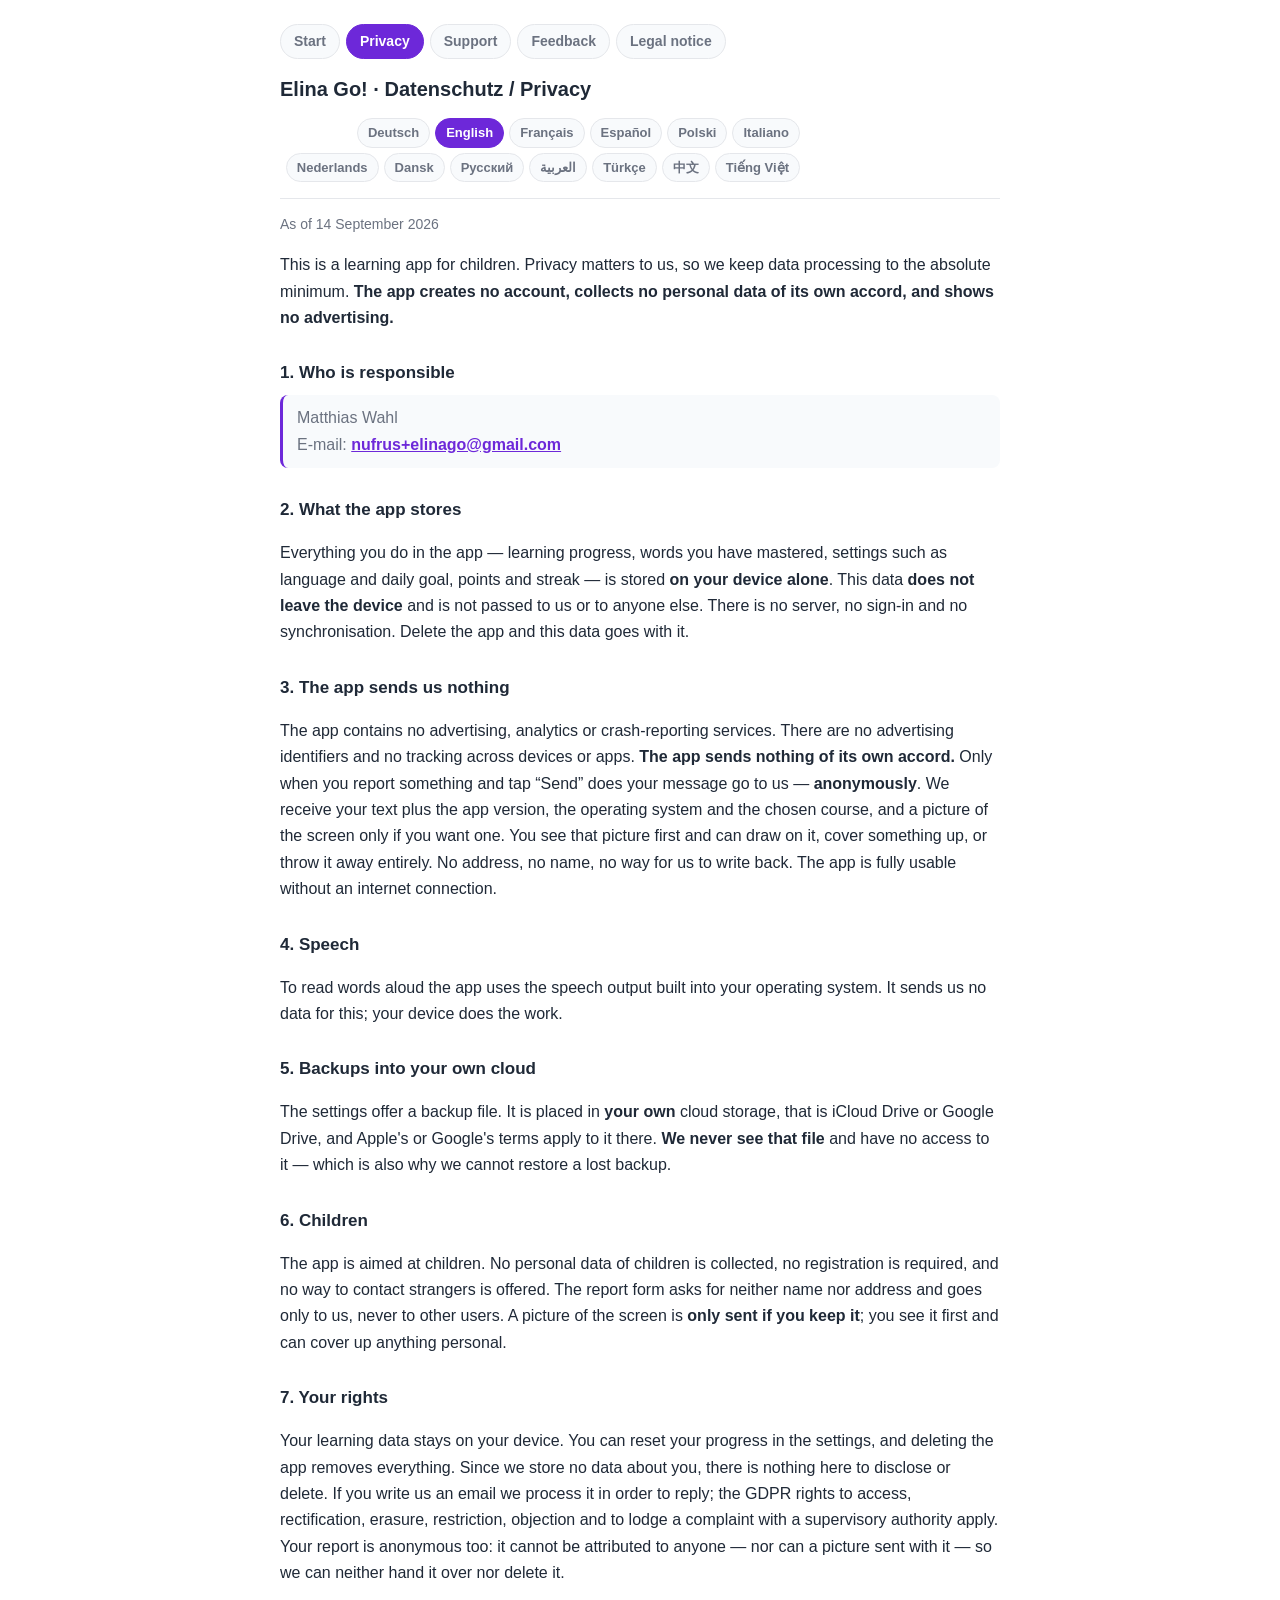
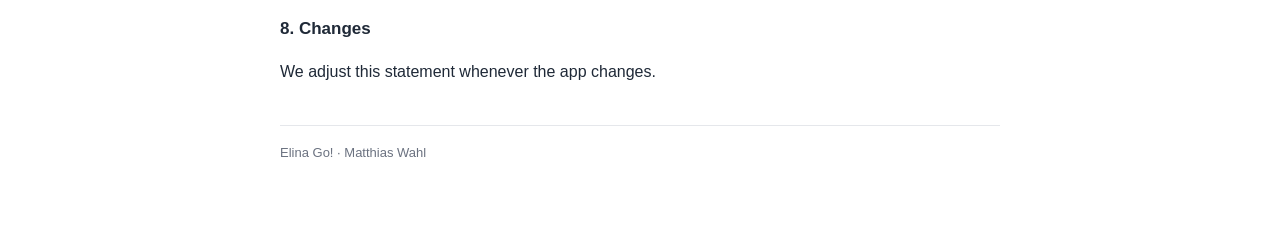
==== commit 327f0bda: "Website aus dem App-Repo aktualisiert" ====
--- a/datenschutz.html
+++ b/datenschutz.html
@@ -21,273 +21,273 @@
 
   <section data-lang="de" data-dir="ltr" lang="de" class="active">
     <p class="muted">Stand: 14. September 2026</p>
-    <p>Diese App ist eine Lern-App für Kinder. Datenschutz ist uns wichtig, deshalb halten wir die Datenverarbeitung so gering wie möglich. <strong>Die App legt kein Nutzerkonto an, sammelt keine personenbezogenen Daten und blendet keine Werbung ein.</strong></p>
+    <p>Diese App ist eine Lern-App für Kinder. Datenschutz ist uns wichtig, deshalb halten wir die Datenverarbeitung so gering wie möglich. <strong>Die App legt kein Nutzerkonto an, erhebt von sich aus keine personenbezogenen Daten und blendet keine Werbung ein.</strong></p>
     <h2>1. Verantwortlich</h2>
     <blockquote>Matthias Wahl<br />E-Mail: <a href="mailto:nufrus+elinago@gmail.com">nufrus+elinago@gmail.com</a></blockquote>
     <h2>2. Welche Daten die App speichert</h2>
     <p>Alles, was du in der App tust — Lernfortschritt, gekonnte Vokabeln, Einstellungen wie Sprache und Tagesziel, Punkte und Serie — wird <strong>ausschließlich lokal auf deinem Gerät</strong> gespeichert. Diese Daten <strong>verlassen das Gerät nicht</strong> und werden nicht an uns oder Dritte übertragen. Es gibt keinen Server, keine Anmeldung und keine Synchronisierung. Wird die App gelöscht, sind auch diese Daten weg.</p>
     <h2>3. Die App sendet nichts an uns</h2>
-    <p>Die App enthält keine Werbe-, Analyse- oder Absturzberichtsdienste. Es gibt keine Kennungen zu Werbezwecken und kein Tracking über Geräte oder Apps hinweg. <strong>Die App selbst sendet nichts an uns.</strong> In den Einstellungen gibt es ein Feedback-Formular: Es öffnet eine Seite im Browser, und dort kannst du uns schreiben — <strong>anonym</strong>. Wir erhalten nur deinen Text sowie App-Version, Betriebssystem und gewählten Kurs; keine Adresse, keinen Namen, keine Möglichkeit, dir zu antworten. Auch ohne Internetverbindung ist die App vollständig nutzbar.</p>
+    <p>Die App enthält keine Werbe-, Analyse- oder Absturzberichtsdienste. Es gibt keine Kennungen zu Werbezwecken und kein Tracking über Geräte oder Apps hinweg. <strong>Von sich aus sendet die App nichts.</strong> Nur wenn du etwas meldest und auf „Abschicken“ tippst, geht deine Nachricht an uns — <strong>anonym</strong>. Wir erhalten deinen Text sowie App-Version, Betriebssystem und gewählten Kurs, und nur wenn du es willst ein Bild des Bildschirms. Dieses Bild siehst du vorher und kannst darauf malen, etwas schwärzen oder es ganz wegwerfen. Keine Adresse, keinen Namen, keine Möglichkeit, dir zu antworten. Auch ohne Internetverbindung ist die App vollständig nutzbar.</p>
     <h2>4. Sprachausgabe</h2>
     <p>Zum Vorlesen von Wörtern nutzt die App die Sprachausgabe, die in deinem Betriebssystem eingebaut ist. Die App sendet dafür keine Daten an uns; die Verarbeitung übernimmt dein Gerät.</p>
     <h2>5. Sicherung in deine eigene Cloud</h2>
     <p>Du kannst in den Einstellungen eine Sicherungsdatei anlegen. Sie wird in <strong>deinen eigenen</strong> Cloud-Speicher gelegt, also iCloud Drive oder Google Drive — für diese Ablage gelten die Bedingungen von Apple beziehungsweise Google. <strong>Wir bekommen diese Datei nie zu sehen</strong> und haben keinen Zugriff darauf. Deshalb können wir eine verlorene Sicherung auch nicht wiederherstellen.</p>
     <h2>6. Kinder</h2>
-    <p>Die App richtet sich an Kinder. Es werden keine personenbezogenen Daten von Kindern erhoben, keine Registrierung verlangt und keine Kontaktmöglichkeiten zu Fremden angeboten. Das Feedback-Formular in den Einstellungen fragt weder Name noch Adresse und richtet sich nur an uns, nicht an andere Nutzer.</p>
+    <p>Die App richtet sich an Kinder. Es werden keine personenbezogenen Daten von Kindern erhoben, keine Registrierung verlangt und keine Kontaktmöglichkeiten zu Fremden angeboten. Das Melde-Formular fragt weder Name noch Adresse und richtet sich nur an uns, nicht an andere Nutzer. Ein Bild des Bildschirms wird <strong>nur mitgeschickt, wenn du es dabei lässt</strong>; du siehst es vorher und kannst Persönliches darauf schwärzen.</p>
     <h2>7. Deine Rechte</h2>
-    <p>Die Lerndaten liegen auf deinem Gerät. In den Einstellungen kannst du den Fortschritt zurücksetzen, und beim Löschen der App verschwindet alles. Da wir keine Daten von dir speichern, gibt es bei uns nichts, worüber wir Auskunft geben oder was wir löschen könnten. Schreibst du uns eine E-Mail, verarbeiten wir sie, um zu antworten; die Rechte nach DSGVO auf Auskunft, Berichtigung, Löschung, Einschränkung, Widerspruch und Beschwerde bei einer Aufsichtsbehörde gelten. Auch dein Feedback ist anonym: Es lässt sich niemandem zuordnen, also können wir es weder herausgeben noch löschen.</p>
+    <p>Die Lerndaten liegen auf deinem Gerät. In den Einstellungen kannst du den Fortschritt zurücksetzen, und beim Löschen der App verschwindet alles. Da wir keine Daten von dir speichern, gibt es bei uns nichts, worüber wir Auskunft geben oder was wir löschen könnten. Schreibst du uns eine E-Mail, verarbeiten wir sie, um zu antworten; die Rechte nach DSGVO auf Auskunft, Berichtigung, Löschung, Einschränkung, Widerspruch und Beschwerde bei einer Aufsichtsbehörde gelten. Auch deine Meldung ist anonym: Sie lässt sich niemandem zuordnen — ein mitgeschicktes Bild ebenso wenig —, also können wir sie weder herausgeben noch löschen.</p>
     <h2>8. Änderungen</h2>
     <p>Wir passen diese Erklärung an, wenn sich die App ändert.</p>
   </section>
 
   <section data-lang="en" data-dir="ltr" lang="en">
     <p class="muted">As of 14 September 2026</p>
-    <p>This is a learning app for children. Privacy matters to us, so we keep data processing to the smallest amount possible. <strong>The app creates no user account, collects no personal data and shows no adverts.</strong></p>
+    <p>This is a learning app for children. Privacy matters to us, so we keep data processing to the absolute minimum. <strong>The app creates no account, collects no personal data of its own accord, and shows no advertising.</strong></p>
     <h2>1. Who is responsible</h2>
     <blockquote>Matthias Wahl<br />E-mail: <a href="mailto:nufrus+elinago@gmail.com">nufrus+elinago@gmail.com</a></blockquote>
     <h2>2. What the app stores</h2>
     <p>Everything you do in the app — learning progress, words you have mastered, settings such as language and daily goal, points and streak — is stored <strong>on your device alone</strong>. This data <strong>does not leave the device</strong> and is not passed to us or to anyone else. There is no server, no sign-in and no synchronisation. Delete the app and this data goes with it.</p>
     <h2>3. The app sends us nothing</h2>
-    <p>The app contains no advertising, analytics or crash-reporting services. There are no advertising identifiers and no tracking across devices or apps. <strong>The app itself sends us nothing.</strong> The settings hold a feedback form: it opens a page in your browser, and there you can write to us — <strong>anonymously</strong>. We receive only your text plus the app version, the operating system and the chosen course; no address, no name, and no way to reply to you. The app works fully without an internet connection.</p>
+    <p>The app contains no advertising, analytics or crash-reporting services. There are no advertising identifiers and no tracking across devices or apps. <strong>The app sends nothing of its own accord.</strong> Only when you report something and tap “Send” does your message go to us — <strong>anonymously</strong>. We receive your text plus the app version, the operating system and the chosen course, and a picture of the screen only if you want one. You see that picture first and can draw on it, cover something up, or throw it away entirely. No address, no name, no way for us to write back. The app is fully usable without an internet connection.</p>
     <h2>4. Speech</h2>
     <p>To read words aloud the app uses the speech output built into your operating system. It sends us no data for this; your device does the work.</p>
     <h2>5. Backups into your own cloud</h2>
     <p>The settings offer a backup file. It is placed in <strong>your own</strong> cloud storage, that is iCloud Drive or Google Drive, and Apple's or Google's terms apply to it there. <strong>We never see that file</strong> and have no access to it — which is also why we cannot restore a lost backup.</p>
     <h2>6. Children</h2>
-    <p>The app is made for children. It collects no personal data from children, asks for no registration and offers no way to contact strangers. The feedback form in the settings asks for neither a name nor an address, and it reaches only us — never other users.</p>
+    <p>The app is aimed at children. No personal data of children is collected, no registration is required, and no way to contact strangers is offered. The report form asks for neither name nor address and goes only to us, never to other users. A picture of the screen is <strong>only sent if you keep it</strong>; you see it first and can cover up anything personal.</p>
     <h2>7. Your rights</h2>
-    <p>Your learning data sits on your device. The settings let you reset your progress, and deleting the app removes everything. Since we store no data about you, there is nothing here for us to disclose or delete. If you write to us by e-mail we process that message in order to answer it; the GDPR rights to access, rectification, erasure, restriction, objection and complaint to a supervisory authority apply. Your feedback is anonymous too: it cannot be traced to anyone, so there is nothing for us to disclose or delete.</p>
+    <p>Your learning data stays on your device. You can reset your progress in the settings, and deleting the app removes everything. Since we store no data about you, there is nothing here to disclose or delete. If you write us an email we process it in order to reply; the GDPR rights to access, rectification, erasure, restriction, objection and to lodge a complaint with a supervisory authority apply. Your report is anonymous too: it cannot be attributed to anyone — nor can a picture sent with it — so we can neither hand it over nor delete it.</p>
     <h2>8. Changes</h2>
     <p>We adjust this statement whenever the app changes.</p>
   </section>
 
   <section data-lang="fr" data-dir="ltr" lang="fr">
     <p class="muted">Mise à jour : 14 septembre 2026</p>
-    <p>Cette application d'apprentissage s'adresse aux enfants. La protection des données nous tient à cœur, c'est pourquoi nous traitons le strict minimum. <strong>L'application ne crée aucun compte, ne collecte aucune donnée personnelle et n'affiche aucune publicité.</strong></p>
+    <p>Cette application est une application d’apprentissage pour enfants. La protection des données nous tient à cœur, c’est pourquoi nous limitons leur traitement au strict minimum. <strong>L’application ne crée aucun compte, ne collecte d’elle-même aucune donnée personnelle et n’affiche aucune publicité.</strong></p>
     <h2>1. Responsable</h2>
     <blockquote>Matthias Wahl<br />Courriel : <a href="mailto:nufrus+elinago@gmail.com">nufrus+elinago@gmail.com</a></blockquote>
     <h2>2. Ce que l'application enregistre</h2>
     <p>Tout ce que vous faites dans l'application — progression, mots acquis, réglages comme la langue et l'objectif quotidien, points et série — est enregistré <strong>uniquement sur votre appareil</strong>. Ces données <strong>ne quittent pas l'appareil</strong> et ne sont transmises ni à nous ni à des tiers. Il n'y a ni serveur, ni connexion à un compte, ni synchronisation. Supprimez l'application et ces données disparaissent avec elle.</p>
     <h2>3. L'application ne nous envoie rien</h2>
-    <p>L’application ne contient aucun service de publicité, d’analyse ou de rapport de plantage. Il n’y a ni identifiant publicitaire ni suivi entre appareils ou applications. <strong>L’application elle-même ne nous envoie rien.</strong> Les réglages contiennent un formulaire de retour : il ouvre une page dans ton navigateur, et là tu peux nous écrire — <strong>anonymement</strong>. Nous recevons uniquement ton texte ainsi que la version de l’application, le système d’exploitation et le cours choisi ; aucune adresse, aucun nom, aucune possibilité de te répondre. L’application fonctionne entièrement sans connexion Internet.</p>
+    <p>L’application ne contient aucun service publicitaire, d’analyse ou de rapport d’incident. Il n’y a ni identifiant publicitaire ni suivi entre appareils ou applications. <strong>D’elle-même, l’application n’envoie rien.</strong> Ce n’est que lorsque tu signales quelque chose et appuies sur « Envoyer » que ton message nous parvient — <strong>de façon anonyme</strong>. Nous recevons ton texte ainsi que la version de l’application, le système d’exploitation et le cours choisi, et une image de l’écran seulement si tu le souhaites. Tu vois cette image avant l’envoi et tu peux dessiner dessus, masquer quelque chose ou la jeter. Ni adresse, ni nom, aucun moyen de te répondre. L’application fonctionne entièrement sans connexion Internet.</p>
     <h2>4. Synthèse vocale</h2>
     <p>Pour lire les mots à voix haute, l'application utilise la synthèse vocale intégrée à votre système d'exploitation. Elle ne nous envoie aucune donnée pour cela ; le traitement se fait sur votre appareil.</p>
     <h2>5. Sauvegarde dans votre propre nuage</h2>
     <p>Les réglages proposent un fichier de sauvegarde. Il est déposé dans <strong>votre propre</strong> espace de stockage en ligne, iCloud Drive ou Google Drive, où s'appliquent les conditions d'Apple ou de Google. <strong>Nous ne voyons jamais ce fichier</strong> et n'y avons aucun accès — c'est aussi pourquoi nous ne pouvons pas restaurer une sauvegarde perdue.</p>
     <h2>6. Enfants</h2>
-    <p>L'application est destinée aux enfants. Elle ne recueille aucune donnée personnelle d'enfant, n'exige aucune inscription et n'offre aucun moyen de contacter des inconnus. Le formulaire de retour dans les réglages ne demande ni nom ni adresse, et il ne parvient qu’à nous, jamais à d’autres utilisateurs.</p>
+    <p>L’application s’adresse aux enfants. Aucune donnée personnelle d’enfant n’est collectée, aucune inscription n’est demandée et aucun moyen de contacter des inconnus n’est proposé. Le formulaire de signalement ne demande ni nom ni adresse et ne s’adresse qu’à nous, jamais aux autres utilisateurs. Une image de l’écran n’est <strong>envoyée que si tu la gardes</strong> ; tu la vois avant et tu peux masquer ce qui est personnel.</p>
     <h2>7. Vos droits</h2>
-    <p>Vos données d'apprentissage se trouvent sur votre appareil. Les réglages permettent de réinitialiser la progression, et supprimer l'application efface tout. Comme nous ne conservons aucune donnée vous concernant, il n'y a chez nous rien à communiquer ni à effacer. Si vous nous écrivez, nous traitons votre message pour y répondre ; les droits du RGPD s'appliquent : accès, rectification, effacement, limitation, opposition et réclamation auprès d'une autorité de contrôle. Ton retour est lui aussi anonyme : il ne peut être rattaché à personne, donc nous n’avons rien à communiquer ni à supprimer.</p>
+    <p>Tes données d’apprentissage restent sur ton appareil. Tu peux réinitialiser ta progression dans les réglages, et supprimer l’application efface tout. Comme nous ne conservons aucune donnée te concernant, il n’y a rien chez nous à communiquer ou à effacer. Si tu nous écris un e-mail, nous le traitons pour te répondre ; les droits du RGPD d’accès, de rectification, d’effacement, de limitation, d’opposition et de réclamation auprès d’une autorité de contrôle s’appliquent. Ton signalement est lui aussi anonyme : il ne peut être rattaché à personne — pas davantage qu’une image envoyée avec lui —, nous ne pouvons donc ni le communiquer ni l’effacer.</p>
     <h2>8. Modifications</h2>
     <p>Nous adaptons cette déclaration lorsque l'application évolue.</p>
   </section>
 
   <section data-lang="es" data-dir="ltr" lang="es">
     <p class="muted">Actualizado: 14 de septiembre de 2026</p>
-    <p>Esta es una aplicación de aprendizaje para niños. La protección de datos nos importa, por eso tratamos los mínimos datos posibles. <strong>La aplicación no crea ninguna cuenta de usuario, no recoge datos personales y no muestra publicidad.</strong></p>
+    <p>Esta es una aplicación de aprendizaje para niños. La protección de datos nos importa, por eso reducimos su tratamiento al mínimo. <strong>La aplicación no crea ninguna cuenta, no recoge por sí misma datos personales y no muestra publicidad.</strong></p>
     <h2>1. Responsable</h2>
     <blockquote>Matthias Wahl<br />Correo electrónico: <a href="mailto:nufrus+elinago@gmail.com">nufrus+elinago@gmail.com</a></blockquote>
     <h2>2. Qué guarda la aplicación</h2>
     <p>Todo lo que haces en la aplicación — el progreso, las palabras aprendidas, los ajustes como el idioma y la meta diaria, los puntos y la racha — se guarda <strong>únicamente en tu dispositivo</strong>. Estos datos <strong>no salen del dispositivo</strong> y no se transmiten ni a nosotros ni a terceros. No hay servidor, ni inicio de sesión, ni sincronización. Si borras la aplicación, estos datos desaparecen con ella.</p>
     <h2>3. La aplicación no nos envía nada</h2>
-    <p>La aplicación no contiene servicios de publicidad, análisis ni informes de fallos. No hay identificadores publicitarios ni seguimiento entre dispositivos o aplicaciones. <strong>La aplicación en sí no nos envía nada.</strong> En los ajustes hay un formulario de comentarios: abre una página en tu navegador y allí puedes escribirnos — <strong>de forma anónima</strong>. Solo recibimos tu texto junto con la versión de la aplicación, el sistema operativo y el curso elegido; ninguna dirección, ningún nombre y ninguna forma de responderte. La aplicación funciona por completo sin conexión a internet.</p>
+    <p>La aplicación no contiene servicios de publicidad, analítica ni informes de fallos. No hay identificadores publicitarios ni seguimiento entre dispositivos o aplicaciones. <strong>Por sí misma, la aplicación no envía nada.</strong> Solo cuando avisas de algo y pulsas «Enviar» nos llega tu mensaje — de forma <strong>anónima</strong>. Recibimos tu texto junto con la versión de la aplicación, el sistema operativo y el curso elegido, y una imagen de la pantalla solo si tú quieres. Esa imagen la ves antes y puedes pintar sobre ella, tapar algo o descartarla del todo. Ni dirección, ni nombre, ni forma de responderte. La aplicación funciona por completo sin conexión a internet.</p>
     <h2>4. Voz</h2>
     <p>Para leer las palabras en voz alta, la aplicación usa la síntesis de voz integrada en tu sistema operativo. Para ello no nos envía ningún dato; el procesamiento lo hace tu dispositivo.</p>
     <h2>5. Copia de seguridad en tu propia nube</h2>
     <p>En los ajustes puedes crear un archivo de copia de seguridad. Se deposita en <strong>tu propio</strong> almacenamiento en la nube, iCloud Drive o Google Drive, donde rigen las condiciones de Apple o de Google. <strong>Nosotros nunca vemos ese archivo</strong> ni tenemos acceso a él, y por eso tampoco podemos recuperar una copia perdida.</p>
     <h2>6. Niños</h2>
-    <p>La aplicación está dirigida a niños. No recoge datos personales de menores, no exige registro y no ofrece ninguna forma de contacto con desconocidos. El formulario de comentarios de los ajustes no pide ni nombre ni dirección, y llega solo a nosotros, nunca a otros usuarios.</p>
+    <p>La aplicación está dirigida a niños. No se recogen datos personales de menores, no se exige registro y no se ofrece ninguna forma de contactar con desconocidos. El formulario de aviso no pide ni nombre ni dirección y solo llega a nosotros, nunca a otros usuarios. Una imagen de la pantalla <strong>solo se envía si tú la dejas</strong>; la ves antes y puedes tapar lo que sea personal.</p>
     <h2>7. Tus derechos</h2>
-    <p>Los datos de aprendizaje están en tu dispositivo. En los ajustes puedes reiniciar el progreso, y al borrar la aplicación desaparece todo. Como no guardamos ningún dato tuyo, no hay nada que podamos comunicarte ni borrar. Si nos escribes un correo, tratamos ese mensaje para responderte; se aplican los derechos del RGPD de acceso, rectificación, supresión, limitación, oposición y reclamación ante una autoridad de control. Tus comentarios también son anónimos: no pueden atribuirse a nadie, así que no hay nada que podamos facilitar ni borrar.</p>
+    <p>Tus datos de aprendizaje están en tu dispositivo. En los ajustes puedes reiniciar el progreso, y al borrar la aplicación desaparece todo. Como no guardamos datos tuyos, aquí no hay nada que podamos comunicar ni borrar. Si nos escribes un correo, lo tratamos para responderte; se aplican los derechos del RGPD de acceso, rectificación, supresión, limitación, oposición y reclamación ante una autoridad de control. Tu aviso también es anónimo: no puede atribuirse a nadie — tampoco una imagen enviada con él —, así que no podemos ni entregarlo ni borrarlo.</p>
     <h2>8. Cambios</h2>
     <p>Adaptamos esta declaración cuando la aplicación cambia.</p>
   </section>
 
   <section data-lang="pl" data-dir="ltr" lang="pl">
     <p class="muted">Stan na: 14 września 2026</p>
-    <p>To aplikacja do nauki dla dzieci. Ochrona danych jest dla nas ważna, dlatego przetwarzamy ich jak najmniej. <strong>Aplikacja nie zakłada konta, nie zbiera danych osobowych i nie wyświetla reklam.</strong></p>
+    <p>To aplikacja do nauki dla dzieci. Ochrona danych jest dla nas ważna, dlatego przetwarzamy ich jak najmniej. <strong>Aplikacja nie zakłada konta, sama z siebie nie zbiera danych osobowych i nie wyświetla reklam.</strong></p>
     <h2>1. Administrator</h2>
     <blockquote>Matthias Wahl<br />E-mail: <a href="mailto:nufrus+elinago@gmail.com">nufrus+elinago@gmail.com</a></blockquote>
     <h2>2. Co aplikacja zapisuje</h2>
     <p>Wszystko, co robisz w aplikacji — postęp, opanowane słówka, ustawienia takie jak język i cel dzienny, punkty i seria — zapisywane jest <strong>wyłącznie na Twoim urządzeniu</strong>. Te dane <strong>nie opuszczają urządzenia</strong> i nie są przekazywane ani nam, ani osobom trzecim. Nie ma serwera, logowania ani synchronizacji. Po usunięciu aplikacji znikają razem z nią.</p>
     <h2>3. Aplikacja nic do nas nie wysyła</h2>
-    <p>Aplikacja nie zawiera usług reklamowych, analitycznych ani raportowania awarii. Nie ma identyfikatorów reklamowych ani śledzenia między urządzeniami czy aplikacjami. <strong>Sama aplikacja nic do nas nie wysyła.</strong> W ustawieniach jest formularz opinii: otwiera stronę w przeglądarce, a tam możesz do nas napisać — <strong>anonimowo</strong>. Otrzymujemy tylko twój tekst oraz wersję aplikacji, system operacyjny i wybrany kurs; żadnego adresu, żadnego imienia i żadnej możliwości odpowiedzi. Aplikacja działa w pełni bez połączenia z internetem.</p>
+    <p>Aplikacja nie zawiera usług reklamowych, analitycznych ani zgłaszania awarii. Nie ma identyfikatorów reklamowych ani śledzenia między urządzeniami czy aplikacjami. <strong>Sama z siebie aplikacja nic nie wysyła.</strong> Dopiero gdy coś zgłosisz i naciśniesz „Wyślij”, twoja wiadomość trafia do nas — <strong>anonimowo</strong>. Otrzymujemy twój tekst oraz wersję aplikacji, system operacyjny i wybrany kurs, a obrazek ekranu tylko wtedy, gdy tego chcesz. Ten obrazek widzisz wcześniej i możesz po nim rysować, coś zakryć albo go wyrzucić. Bez adresu, bez imienia, bez możliwości odpowiedzi. Aplikacja działa w pełni bez połączenia z internetem.</p>
     <h2>4. Odczyt na głos</h2>
     <p>Do czytania słówek na głos aplikacja korzysta z syntezatora mowy wbudowanego w Twój system operacyjny. Nie wysyła nam w tym celu żadnych danych; przetwarzanie odbywa się na Twoim urządzeniu.</p>
     <h2>5. Kopia zapasowa we własnej chmurze</h2>
     <p>W ustawieniach możesz utworzyć plik kopii zapasowej. Trafia on do <strong>Twojej własnej</strong> chmury, czyli iCloud Drive lub Google Drive, gdzie obowiązują warunki Apple lub Google. <strong>Nigdy nie widzimy tego pliku</strong> i nie mamy do niego dostępu — dlatego też nie możemy odtworzyć utraconej kopii.</p>
     <h2>6. Dzieci</h2>
-    <p>Aplikacja jest skierowana do dzieci. Nie zbiera danych osobowych dzieci, nie wymaga rejestracji i nie daje możliwości kontaktu z obcymi. Formularz opinii w ustawieniach nie pyta ani o imię, ani o adres i trafia tylko do nas, nigdy do innych użytkowników.</p>
+    <p>Aplikacja jest przeznaczona dla dzieci. Nie zbieramy danych osobowych dzieci, nie wymagamy rejestracji i nie udostępniamy żadnego kontaktu z obcymi. Formularz zgłoszenia nie pyta ani o imię, ani o adres i trafia tylko do nas, nigdy do innych użytkowników. Obrazek ekranu <strong>wysyłany jest wyłącznie wtedy, gdy go zostawisz</strong>; widzisz go wcześniej i możesz zakryć to, co prywatne.</p>
     <h2>7. Twoje prawa</h2>
-    <p>Dane nauki znajdują się na Twoim urządzeniu. W ustawieniach możesz wyzerować postęp, a usunięcie aplikacji kasuje wszystko. Ponieważ nie przechowujemy żadnych Twoich danych, nie ma u nas czego udostępniać ani usuwać. Jeśli napiszesz do nas e-mail, przetwarzamy tę wiadomość, aby odpowiedzieć; przysługują Ci prawa z RODO: dostęp, sprostowanie, usunięcie, ograniczenie, sprzeciw i skarga do organu nadzorczego. Twoja opinia również jest anonimowa: nie da się jej nikomu przypisać, więc nie mamy czego udostępnić ani usunąć.</p>
+    <p>Dane nauki są na twoim urządzeniu. W ustawieniach możesz zresetować postępy, a po usunięciu aplikacji znika wszystko. Ponieważ nie przechowujemy twoich danych, nie mamy czego udostępnić ani usunąć. Jeśli napiszesz do nas e-mail, przetwarzamy go, by odpowiedzieć; obowiązują prawa RODO do dostępu, sprostowania, usunięcia, ograniczenia, sprzeciwu i skargi do organu nadzorczego. Twoje zgłoszenie też jest anonimowe: nie da się go nikomu przypisać — podobnie jak dołączonego obrazka — więc nie możemy go ani wydać, ani usunąć.</p>
     <h2>8. Zmiany</h2>
     <p>Dostosowujemy tę informację, gdy aplikacja się zmienia.</p>
   </section>
 
   <section data-lang="it" data-dir="ltr" lang="it">
     <p class="muted">Aggiornato: 14 settembre 2026</p>
-    <p>Questa è un'app di apprendimento per bambini. La protezione dei dati ci sta a cuore, perciò trattiamo il minimo indispensabile. <strong>L'app non crea alcun account, non raccoglie dati personali e non mostra pubblicità.</strong></p>
+    <p>Questa è un’app di apprendimento per bambini. La protezione dei dati ci sta a cuore, per questo ne trattiamo il meno possibile. <strong>L’app non crea alcun account, non raccoglie da sé dati personali e non mostra pubblicità.</strong></p>
     <h2>1. Titolare</h2>
     <blockquote>Matthias Wahl<br />E-mail: <a href="mailto:nufrus+elinago@gmail.com">nufrus+elinago@gmail.com</a></blockquote>
     <h2>2. Che cosa salva l'app</h2>
     <p>Tutto ciò che fai nell'app — i progressi, i vocaboli imparati, le impostazioni come lingua e obiettivo giornaliero, i punti e la serie — viene salvato <strong>soltanto sul tuo dispositivo</strong>. Questi dati <strong>non lasciano il dispositivo</strong> e non vengono trasmessi né a noi né a terzi. Non c'è alcun server, alcun accesso e alcuna sincronizzazione. Se cancelli l'app, spariscono anche questi dati.</p>
     <h2>3. L'app non ci invia nulla</h2>
-    <p>L’app non contiene servizi di pubblicità, analisi o segnalazione di arresti anomali. Non ci sono identificatori pubblicitari né tracciamento tra dispositivi o app. <strong>L’app stessa non ci invia nulla.</strong> Nelle impostazioni c’è un modulo per i riscontri: apre una pagina nel browser e lì puoi scriverci — <strong>in modo anonimo</strong>. Riceviamo solo il tuo testo insieme alla versione dell’app, al sistema operativo e al corso scelto; nessun indirizzo, nessun nome e nessun modo per risponderti. L’app funziona completamente senza connessione a internet.</p>
+    <p>L’app non contiene servizi pubblicitari, di analisi o di segnalazione degli arresti anomali. Non ci sono identificatori pubblicitari né tracciamento tra dispositivi o app. <strong>Da sé l’app non invia nulla.</strong> Solo quando segnali qualcosa e tocchi «Invia» il tuo messaggio arriva a noi — in modo <strong>anonimo</strong>. Riceviamo il tuo testo insieme alla versione dell’app, al sistema operativo e al corso scelto, e un’immagine dello schermo soltanto se lo vuoi. Quell’immagine la vedi prima e puoi disegnarci sopra, coprire qualcosa o buttarla via. Nessun indirizzo, nessun nome, nessun modo di risponderti. L’app funziona completamente senza connessione a internet.</p>
     <h2>4. Sintesi vocale</h2>
     <p>Per leggere i vocaboli ad alta voce l'app usa la sintesi vocale integrata nel tuo sistema operativo. Per questo non ci invia alcun dato; l'elaborazione avviene sul tuo dispositivo.</p>
     <h2>5. Backup nel tuo cloud</h2>
     <p>Nelle impostazioni puoi creare un file di backup. Viene depositato nel <strong>tuo</strong> spazio cloud, iCloud Drive o Google Drive, dove valgono le condizioni di Apple o di Google. <strong>Noi non vediamo mai quel file</strong> e non vi abbiamo accesso: per questo non possiamo nemmeno recuperare un backup perduto.</p>
     <h2>6. Bambini</h2>
-    <p>L'app si rivolge ai bambini. Non raccoglie dati personali dei minori, non richiede registrazione e non offre alcun modo di contattare estranei. Il modulo per i riscontri nelle impostazioni non chiede né nome né indirizzo e arriva solo a noi, mai ad altri utenti.</p>
+    <p>L’app si rivolge ai bambini. Non vengono raccolti dati personali di minori, non è richiesta alcuna registrazione e non è offerto alcun contatto con estranei. Il modulo di segnalazione non chiede né nome né indirizzo e arriva solo a noi, mai ad altri utenti. Un’immagine dello schermo viene <strong>inviata solo se la lasci</strong>; la vedi prima e puoi coprire ciò che è personale.</p>
     <h2>7. I tuoi diritti</h2>
-    <p>I dati di apprendimento sono sul tuo dispositivo. Nelle impostazioni puoi azzerare i progressi, e cancellando l'app sparisce tutto. Poiché non conserviamo alcun dato che ti riguardi, da noi non c'è nulla da comunicare né da cancellare. Se ci scrivi un'e-mail trattiamo quel messaggio per risponderti; valgono i diritti del GDPR di accesso, rettifica, cancellazione, limitazione, opposizione e reclamo a un'autorità di controllo. Anche il tuo riscontro è anonimo: non è riconducibile a nessuno, quindi non abbiamo nulla da comunicare né da cancellare.</p>
+    <p>I dati di apprendimento restano sul tuo dispositivo. Nelle impostazioni puoi azzerare i progressi e, cancellando l’app, sparisce tutto. Poiché non conserviamo dati che ti riguardano, qui non c’è nulla da comunicare o cancellare. Se ci scrivi un’e-mail la trattiamo per risponderti; valgono i diritti del GDPR di accesso, rettifica, cancellazione, limitazione, opposizione e reclamo a un’autorità di controllo. Anche la tua segnalazione è anonima: non è attribuibile a nessuno — e nemmeno un’immagine inviata con essa —, quindi non possiamo né consegnarla né cancellarla.</p>
     <h2>8. Modifiche</h2>
     <p>Adattiamo questa informativa quando l'app cambia.</p>
   </section>
 
   <section data-lang="nl" data-dir="ltr" lang="nl">
     <p class="muted">Bijgewerkt: 14 september 2026</p>
-    <p>Dit is een leer-app voor kinderen. Privacy vinden wij belangrijk, daarom verwerken wij zo min mogelijk. <strong>De app maakt geen account aan, verzamelt geen persoonsgegevens en toont geen reclame.</strong></p>
+    <p>Dit is een leer-app voor kinderen. Privacy is ons belangrijk, daarom verwerken we zo weinig mogelijk gegevens. <strong>De app maakt geen account aan, verzamelt uit zichzelf geen persoonsgegevens en toont geen advertenties.</strong></p>
     <h2>1. Verantwoordelijke</h2>
     <blockquote>Matthias Wahl<br />E-mail: <a href="mailto:nufrus+elinago@gmail.com">nufrus+elinago@gmail.com</a></blockquote>
     <h2>2. Wat de app bewaart</h2>
     <p>Alles wat je in de app doet — voortgang, gekende woorden, instellingen zoals taal en dagdoel, punten en reeks — wordt <strong>uitsluitend op je eigen toestel</strong> bewaard. Deze gegevens <strong>verlaten het toestel niet</strong> en gaan niet naar ons of naar derden. Er is geen server, geen aanmelding en geen synchronisatie. Verwijder je de app, dan verdwijnen deze gegevens mee.</p>
     <h2>3. De app stuurt ons niets</h2>
-    <p>De app bevat geen advertentie-, analyse- of crashrapportagediensten. Er zijn geen advertentie-identificatiegegevens en geen tracking tussen apparaten of apps. <strong>De app zelf stuurt ons niets.</strong> In de instellingen staat een feedbackformulier: het opent een pagina in je browser, en daar kun je ons schrijven — <strong>anoniem</strong>. Wij ontvangen alleen jouw tekst plus de app-versie, het besturingssysteem en de gekozen cursus; geen adres, geen naam en geen manier om je te antwoorden. De app werkt volledig zonder internetverbinding.</p>
+    <p>De app bevat geen advertentie-, analyse- of crashrapportagediensten. Er zijn geen advertentie-identificatoren en geen tracking tussen apparaten of apps. <strong>Uit zichzelf verstuurt de app niets.</strong> Pas als je iets meldt en op ‘Versturen’ tikt, komt je bericht bij ons — <strong>anoniem</strong>. Wij ontvangen je tekst plus de app-versie, het besturingssysteem en de gekozen cursus, en alleen als je dat wilt een afbeelding van het scherm. Die afbeelding zie je vooraf en je kunt erop tekenen, iets afdekken of hem weggooien. Geen adres, geen naam, geen manier om je te antwoorden. De app werkt volledig zonder internetverbinding.</p>
     <h2>4. Spraak</h2>
     <p>Om woorden voor te lezen gebruikt de app de spraakweergave die in je besturingssysteem zit. Daarvoor stuurt hij ons geen gegevens; je toestel doet het werk.</p>
     <h2>5. Reservekopie in je eigen cloud</h2>
     <p>In de instellingen kun je een reservekopie maken. Die komt in <strong>je eigen</strong> cloudopslag terecht, iCloud Drive of Google Drive, waar de voorwaarden van Apple of Google gelden. <strong>Wij zien dat bestand nooit</strong> en hebben er geen toegang toe — en daarom kunnen wij een verloren reservekopie ook niet herstellen.</p>
     <h2>6. Kinderen</h2>
-    <p>De app is voor kinderen bedoeld. Er worden geen persoonsgegevens van kinderen verzameld, er wordt geen registratie gevraagd en er is geen mogelijkheid om met vreemden in contact te komen. Het feedbackformulier in de instellingen vraagt geen naam en geen adres, en bereikt alleen ons, nooit andere gebruikers.</p>
+    <p>De app is bedoeld voor kinderen. Er worden geen persoonsgegevens van kinderen verzameld, er is geen registratie nodig en er wordt geen contact met vreemden aangeboden. Het meldformulier vraagt niet om naam of adres en gaat alleen naar ons, nooit naar andere gebruikers. Een afbeelding van het scherm wordt <strong>alleen meegestuurd als je hem laat staan</strong>; je ziet hem vooraf en kunt persoonlijke dingen afdekken.</p>
     <h2>7. Je rechten</h2>
-    <p>Je leergegevens staan op je toestel. In de instellingen kun je de voortgang wissen, en bij het verwijderen van de app verdwijnt alles. Omdat wij geen gegevens van je bewaren, is er bij ons niets om in te zien of te wissen. Schrijf je ons een e-mail, dan verwerken wij dat bericht om te antwoorden; de AVG-rechten op inzage, rectificatie, wissing, beperking, bezwaar en klacht bij een toezichthouder gelden. Ook je feedback is anoniem: die is aan niemand te koppelen, dus er is niets wat wij kunnen verstrekken of wissen.</p>
+    <p>Je leergegevens staan op je apparaat. In de instellingen kun je je voortgang wissen, en als je de app verwijdert is alles weg. Omdat wij geen gegevens van je bewaren, valt er bij ons niets te verstrekken of te wissen. Schrijf je ons een e-mail, dan verwerken we die om te antwoorden; de AVG-rechten op inzage, rectificatie, wissing, beperking, bezwaar en klacht bij een toezichthouder gelden. Ook je melding is anoniem: ze is aan niemand toe te schrijven — een meegestuurde afbeelding evenmin — dus we kunnen haar niet verstrekken en niet wissen.</p>
     <h2>8. Wijzigingen</h2>
     <p>Wij passen deze verklaring aan wanneer de app verandert.</p>
   </section>
 
   <section data-lang="da" data-dir="ltr" lang="da">
     <p class="muted">Opdateret: 14. september 2026</p>
-    <p>Dette er en læringsapp for børn. Databeskyttelse betyder noget for os, derfor behandler vi så lidt som muligt. <strong>Appen opretter ingen brugerkonto, indsamler ingen personoplysninger og viser ingen reklamer.</strong></p>
+    <p>Dette er en læringsapp til børn. Databeskyttelse er vigtigt for os, derfor behandler vi så få data som muligt. <strong>Appen opretter ingen konto, indsamler ikke af sig selv personoplysninger og viser ingen reklamer.</strong></p>
     <h2>1. Ansvarlig</h2>
     <blockquote>Matthias Wahl<br />E-mail: <a href="mailto:nufrus+elinago@gmail.com">nufrus+elinago@gmail.com</a></blockquote>
     <h2>2. Hvad appen gemmer</h2>
     <p>Alt, hvad du gør i appen — fremgang, lærte gloser, indstillinger som sprog og dagsmål, point og række — gemmes <strong>udelukkende på din egen enhed</strong>. Disse data <strong>forlader ikke enheden</strong> og sendes hverken til os eller til andre. Der er ingen server, intet login og ingen synkronisering. Sletter du appen, forsvinder disse data med den.</p>
     <h2>3. Appen sender os ingenting</h2>
-    <p>Appen indeholder ingen reklame-, analyse- eller nedbrudsrapporteringstjenester. Der er ingen reklame-id’er og ingen sporing på tværs af enheder eller apps. <strong>Appen selv sender os intet.</strong> I indstillingerne findes en feedbackformular: den åbner en side i din browser, og der kan du skrive til os — <strong>anonymt</strong>. Vi modtager kun din tekst samt app-versionen, styresystemet og det valgte kursus; ingen adresse, intet navn og ingen mulighed for at svare dig. Appen fungerer fuldt ud uden internetforbindelse.</p>
+    <p>Appen indeholder ingen reklame-, analyse- eller nedbrudsrapporteringstjenester. Der er ingen reklame-id’er og ingen sporing på tværs af enheder eller apps. <strong>Af sig selv sender appen ingenting.</strong> Først når du melder noget og trykker på “Send”, går din besked til os — <strong>anonymt</strong>. Vi modtager din tekst samt app-versionen, styresystemet og det valgte kursus, og et billede af skærmen kun hvis du vil. Det billede ser du først, og du kan tegne på det, dække noget til eller smide det væk. Ingen adresse, intet navn, ingen mulighed for at svare dig. Appen kan bruges fuldt ud uden internetforbindelse.</p>
     <h2>4. Oplæsning</h2>
     <p>Til at læse gloser højt bruger appen den taleoplæsning, der er indbygget i dit styresystem. Den sender os ingen data til det; behandlingen sker på din enhed.</p>
     <h2>5. Sikkerhedskopi i din egen sky</h2>
     <p>I indstillingerne kan du lave en sikkerhedskopi. Den lægges i <strong>din egen</strong> skylagring, iCloud Drive eller Google Drive, hvor Apples eller Googles betingelser gælder. <strong>Vi ser aldrig den fil</strong> og har ingen adgang til den — og derfor kan vi heller ikke genskabe en tabt sikkerhedskopi.</p>
     <h2>6. Børn</h2>
-    <p>Appen henvender sig til børn. Den indsamler ingen personoplysninger om børn, kræver ingen registrering og tilbyder ingen måde at komme i kontakt med fremmede på. Feedbackformularen i indstillingerne beder hverken om navn eller adresse og når kun os, aldrig andre brugere.</p>
+    <p>Appen henvender sig til børn. Der indsamles ingen personoplysninger om børn, der kræves ingen registrering, og der tilbydes ingen kontakt til fremmede. Meldeformularen spørger hverken om navn eller adresse og går kun til os, aldrig til andre brugere. Et billede af skærmen sendes <strong>kun med, hvis du lader det blive</strong>; du ser det først og kan dække personlige ting til.</p>
     <h2>7. Dine rettigheder</h2>
-    <p>Dine læringsdata ligger på din enhed. I indstillingerne kan du nulstille fremgangen, og når appen slettes, forsvinder alt. Da vi ikke gemmer nogen data om dig, er der hos os intet at oplyse om eller slette. Skriver du en e-mail til os, behandler vi beskeden for at kunne svare; rettighederne efter GDPR om indsigt, berigtigelse, sletning, begrænsning, indsigelse og klage til en tilsynsmyndighed gælder. Din feedback er også anonym: den kan ikke knyttes til nogen, så der er intet, vi kan udlevere eller slette.</p>
+    <p>Dine læringsdata ligger på din enhed. I indstillingerne kan du nulstille din fremgang, og sletter du appen, forsvinder alt. Da vi ikke gemmer data om dig, er der ikke noget hos os at give indsigt i eller slette. Skriver du en e-mail til os, behandler vi den for at kunne svare; rettighederne efter GDPR om indsigt, berigtigelse, sletning, begrænsning, indsigelse og klage til en tilsynsmyndighed gælder. Din melding er også anonym: den kan ikke knyttes til nogen — det kan et medsendt billede heller ikke — så vi kan hverken udlevere eller slette den.</p>
     <h2>8. Ændringer</h2>
     <p>Vi tilpasser denne erklæring, når appen ændrer sig.</p>
   </section>
 
   <section data-lang="ru" data-dir="ltr" lang="ru">
     <p class="muted">По состоянию на 14 сентября 2026 года</p>
-    <p>Это обучающее приложение для детей. Защита данных для нас важна, поэтому мы обрабатываем как можно меньше. <strong>Приложение не создаёт учётную запись, не собирает персональные данные и не показывает рекламу.</strong></p>
+    <p>Это обучающее приложение для детей. Защита данных важна для нас, поэтому мы обрабатываем их по минимуму. <strong>Приложение не создаёт учётную запись, само по себе не собирает персональные данные и не показывает рекламу.</strong></p>
     <h2>1. Ответственное лицо</h2>
     <blockquote>Matthias Wahl<br />Эл. почта: <a href="mailto:nufrus+elinago@gmail.com">nufrus+elinago@gmail.com</a></blockquote>
     <h2>2. Что приложение сохраняет</h2>
     <p>Всё, что вы делаете в приложении — прогресс, выученные слова, настройки вроде языка и дневной цели, очки и серия — сохраняется <strong>исключительно на вашем устройстве</strong>. Эти данные <strong>не покидают устройство</strong> и не передаются ни нам, ни третьим лицам. Нет ни сервера, ни входа в аккаунт, ни синхронизации. Если удалить приложение, эти данные исчезнут вместе с ним.</p>
     <h2>3. Приложение ничего нам не отправляет</h2>
-    <p>Приложение не содержит рекламных, аналитических сервисов и служб отчётов о сбоях. Нет рекламных идентификаторов и отслеживания между устройствами или приложениями. <strong>Само приложение ничего нам не отправляет.</strong> В настройках есть форма обратной связи: она открывает страницу в браузере, и там можно написать нам — <strong>анонимно</strong>. Мы получаем только твой текст, а также версию приложения, операционную систему и выбранный курс; ни адреса, ни имени и никакой возможности тебе ответить. Приложение полностью работает без подключения к интернету.</p>
+    <p>В приложении нет рекламных, аналитических сервисов и служб отчётов о сбоях. Нет рекламных идентификаторов и нет отслеживания между устройствами или приложениями. <strong>Само по себе приложение ничего не отправляет.</strong> Только когда ты о чём-то сообщаешь и нажимаешь «Отправить», твоё сообщение приходит к нам — <strong>анонимно</strong>. Мы получаем твой текст, а также версию приложения, операционную систему и выбранный курс, и картинку экрана — только если ты этого хочешь. Эту картинку ты видишь заранее и можешь на ней рисовать, что-то закрасить или вовсе её выбросить. Ни адреса, ни имени, ни возможности тебе ответить. Приложение полностью работает без интернета.</p>
     <h2>4. Озвучивание</h2>
     <p>Для чтения слов вслух приложение использует синтез речи, встроенный в вашу операционную систему. Никаких данных нам при этом не отправляется; обработку выполняет ваше устройство.</p>
     <h2>5. Резервная копия в вашем облаке</h2>
     <p>В настройках можно создать файл резервной копии. Он помещается в <strong>ваше собственное</strong> облачное хранилище — iCloud Drive или Google Drive, где действуют условия Apple или Google. <strong>Мы никогда не видим этот файл</strong> и не имеем к нему доступа — поэтому и восстановить потерянную копию мы не можем.</p>
     <h2>6. Дети</h2>
-    <p>Приложение предназначено для детей. Оно не собирает персональные данные детей, не требует регистрации и не предоставляет возможности связаться с посторонними. Форма обратной связи в настройках не спрашивает ни имени, ни адреса и попадает только к нам, а не к другим пользователям.</p>
+    <p>Приложение предназначено для детей. Персональные данные детей не собираются, регистрация не требуется, возможности связаться с незнакомыми людьми нет. Форма сообщения не спрашивает ни имени, ни адреса и попадает только к нам, но не к другим пользователям. Картинка экрана отправляется <strong>только если ты её оставишь</strong>; ты видишь её заранее и можешь закрасить личное.</p>
     <h2>7. Ваши права</h2>
-    <p>Данные обучения находятся на вашем устройстве. В настройках можно сбросить прогресс, а при удалении приложения исчезает всё. Поскольку мы не храним ваших данных, у нас нечего предоставлять и нечего удалять. Если вы напишете нам письмо, мы обработаем его, чтобы ответить; действуют права по GDPR: доступ, исправление, удаление, ограничение, возражение и жалоба в надзорный орган. Твой отзыв тоже анонимен: его нельзя ни с кем связать, поэтому нам нечего выдавать или удалять.</p>
+    <p>Данные об учёбе хранятся на твоём устройстве. В настройках можно сбросить прогресс, а при удалении приложения исчезает всё. Поскольку мы не храним твои данные, нам нечего предоставлять или удалять. Если ты напишешь нам письмо, мы обработаем его, чтобы ответить; права по GDPR на доступ, исправление, удаление, ограничение, возражение и жалобу в надзорный орган действуют. Твоё сообщение тоже анонимно: его нельзя никому приписать — как и отправленную вместе с ним картинку, — поэтому мы не можем его ни выдать, ни удалить.</p>
     <h2>8. Изменения</h2>
     <p>Мы обновляем это заявление, когда приложение меняется.</p>
   </section>
 
   <section data-lang="ar" data-dir="rtl" lang="ar">
     <p class="muted">بتاريخ: ١٤ سبتمبر ٢٠٢٦</p>
-    <p>هذا تطبيق تعليمي للأطفال. حماية البيانات تهمّنا، ولذلك نعالج أقل قدر ممكن. <strong>لا ينشئ التطبيق حسابًا، ولا يجمع بيانات شخصية، ولا يعرض إعلانات.</strong></p>
+    <p>هذا تطبيق تعليمي للأطفال. حماية البيانات تهمّنا، لذلك نعالج أقل قدر ممكن منها. <strong>لا ينشئ التطبيق حسابًا، ولا يجمع من تلقاء نفسه بيانات شخصية، ولا يعرض إعلانات.</strong></p>
     <h2>١. المسؤول</h2>
     <blockquote>Matthias Wahl<br />البريد الإلكتروني: <a href="mailto:nufrus+elinago@gmail.com">nufrus+elinago@gmail.com</a></blockquote>
     <h2>٢. ما يحفظه التطبيق</h2>
     <p>كل ما تفعله في التطبيق — التقدّم، والكلمات التي أتقنتها، والإعدادات كاللغة والهدف اليومي، والنقاط والسلسلة — يُحفظ <strong>على جهازك وحده</strong>. هذه البيانات <strong>لا تغادر الجهاز</strong> ولا تُنقل إلينا ولا إلى غيرنا. لا يوجد خادم ولا تسجيل دخول ولا مزامنة. وإذا حذفت التطبيق ذهبت معه.</p>
     <h2>٣. التطبيق لا يرسل إلينا شيئًا</h2>
-    <p>لا يحتوي التطبيق على خدمات إعلانات أو تحليلات أو تقارير أعطال. لا توجد معرِّفات إعلانية ولا تتبُّع عبر الأجهزة أو التطبيقات. <strong>التطبيق نفسه لا يرسل إلينا شيئًا.</strong> في الإعدادات نموذج للملاحظات: يفتح صفحة في المتصفح، ومن هناك يمكنك الكتابة إلينا — <strong>بلا هوية</strong>. نستلم نصك فقط مع إصدار التطبيق ونظام التشغيل والدورة المختارة؛ بلا عنوان وبلا اسم وبلا أي طريقة للرد عليك. ويعمل التطبيق كاملًا دون اتصال بالإنترنت.</p>
+    <p>لا يحتوي التطبيق على خدمات إعلانية أو تحليلية أو تقارير أعطال. لا توجد معرّفات إعلانية ولا تتبّع عبر الأجهزة أو التطبيقات. <strong>من تلقاء نفسه لا يرسل التطبيق شيئًا.</strong> فقط عندما تُبلغ عن شيء وتضغط «إرسال» تصلنا رسالتك — <strong>بلا هوية</strong>. نستلم نصّك مع إصدار التطبيق ونظام التشغيل والدورة المختارة، وصورة للشاشة فقط إن أردت ذلك. ترى هذه الصورة قبل الإرسال ويمكنك الرسم عليها أو تغطية شيء فيها أو التخلّص منها تمامًا. لا عنوان ولا اسم ولا وسيلة للرد عليك. يعمل التطبيق كاملًا دون اتصال بالإنترنت.</p>
     <h2>٤. النطق الصوتي</h2>
     <p>لقراءة الكلمات بصوت مسموع يستعمل التطبيق تركيب الكلام المدمج في نظام تشغيلك. ولا يرسل إلينا أي بيانات لذلك؛ فالمعالجة تجري على جهازك.</p>
     <h2>٥. نسخة احتياطية في سحابتك أنت</h2>
     <p>يمكنك من الإعدادات إنشاء ملف نسخة احتياطية. يوضع الملف في <strong>مساحتك السحابية أنت</strong>، أي iCloud Drive أو Google Drive، وتسري عليه هناك شروط Apple أو Google. <strong>نحن لا نرى هذا الملف أبدًا</strong> ولا نملك الوصول إليه — ولهذا لا نستطيع استعادة نسخة ضائعة.</p>
     <h2>٦. الأطفال</h2>
-    <p>التطبيق موجّه إلى الأطفال. لا يجمع بيانات شخصية عن الأطفال، ولا يطلب تسجيلًا، ولا يتيح أي وسيلة للتواصل مع غرباء. نموذج الملاحظات في الإعدادات لا يطلب اسمًا ولا عنوانًا، ويصل إلينا وحدنا، لا إلى مستخدمين آخرين.</p>
+    <p>التطبيق موجّه للأطفال. لا تُجمع بيانات شخصية عن الأطفال، ولا يُطلب تسجيل، ولا تتاح أي وسيلة للتواصل مع الغرباء. نموذج الإبلاغ لا يسأل عن اسم ولا عنوان ويصل إلينا وحدنا، لا إلى مستخدمين آخرين. لا تُرسل صورة الشاشة <strong>إلا إذا أبقيتها</strong>؛ تراها قبل الإرسال ويمكنك تغطية ما هو خاص بك.</p>
     <h2>٧. حقوقك</h2>
-    <p>بيانات التعلّم موجودة على جهازك. تستطيع من الإعدادات تصفير التقدّم، وحذف التطبيق يزيل كل شيء. ولأننا لا نحفظ أي بيانات عنك، فليس لدينا ما نُطلعك عليه أو نحذفه. وإن راسلتنا بالبريد الإلكتروني عالجنا رسالتك للردّ عليها؛ وتسري حقوق اللائحة العامة لحماية البيانات في الاطلاع والتصحيح والمحو والتقييد والاعتراض والشكوى إلى جهة رقابية. وملاحظاتك أيضًا بلا هوية: لا يمكن نسبتها إلى أحد، فليس لدينا ما نفصح عنه أو نحذفه.</p>
+    <p>بيانات تعلّمك موجودة على جهازك. يمكنك في الإعدادات تصفير تقدّمك، وبحذف التطبيق يختفي كل شيء. وبما أننا لا نخزّن بيانات عنك، فليس لدينا ما نفصح عنه أو نحذفه. وإن راسلتنا بالبريد عالجنا رسالتك لنردّ عليك؛ وتسري حقوق اللائحة العامة لحماية البيانات في الاطلاع والتصحيح والمحو والتقييد والاعتراض والشكوى لدى جهة رقابية. وإبلاغك أيضًا بلا هوية: لا يمكن نسبته إلى أحد — ولا الصورة المرسلة معه — لذلك لا نستطيع تسليمه ولا حذفه.</p>
     <h2>٨. التغييرات</h2>
     <p>نحدّث هذا البيان كلما تغيّر التطبيق.</p>
   </section>
 
   <section data-lang="tr" data-dir="ltr" lang="tr">
     <p class="muted">Güncellendi: 14 Eylül 2026</p>
-    <p>Bu, çocuklar için bir öğrenme uygulamasıdır. Veri koruma bizim için önemli, bu yüzden mümkün olan en az veriyi işliyoruz. <strong>Uygulama hesap açmaz, kişisel veri toplamaz ve reklam göstermez.</strong></p>
+    <p>Bu, çocuklar için bir öğrenme uygulamasıdır. Veri koruma bizim için önemli, bu yüzden mümkün olan en az veriyi işliyoruz. <strong>Uygulama hesap açmaz, kendiliğinden kişisel veri toplamaz ve reklam göstermez.</strong></p>
     <h2>1. Sorumlu</h2>
     <blockquote>Matthias Wahl<br />E-posta: <a href="mailto:nufrus+elinago@gmail.com">nufrus+elinago@gmail.com</a></blockquote>
     <h2>2. Uygulama neyi saklıyor</h2>
     <p>Uygulamada yaptığınız her şey — ilerleme, öğrenilen kelimeler, dil ve günlük hedef gibi ayarlar, puanlar ve seri — <strong>yalnızca kendi cihazınızda</strong> saklanır. Bu veriler <strong>cihazdan çıkmaz</strong> ve ne bize ne de üçüncü kişilere aktarılır. Sunucu, giriş ve eşitleme yoktur. Uygulamayı silerseniz bu veriler de onunla birlikte gider.</p>
     <h2>3. Uygulama bize hiçbir şey göndermez</h2>
-    <p>Uygulama reklam, analiz veya çökme raporu hizmeti içermez. Reklam kimlikleri ve cihazlar ya da uygulamalar arası izleme yoktur. <strong>Uygulamanın kendisi bize hiçbir şey göndermez.</strong> Ayarlarda bir geri bildirim formu var: tarayıcında bir sayfa açar ve orada bize yazabilirsin — <strong>isimsiz olarak</strong>. Yalnızca yazdığın metni, uygulama sürümünü, işletim sistemini ve seçilen kursu alırız; adres yok, isim yok, sana yanıt verme imkânı yok. Uygulama internet bağlantısı olmadan da tümüyle çalışır.</p>
+    <p>Uygulamada reklam, analiz veya çökme raporu hizmeti yoktur. Reklam kimlikleri ve cihazlar ya da uygulamalar arası izleme yoktur. <strong>Uygulama kendiliğinden hiçbir şey göndermez.</strong> Ancak bir şey bildirip “Gönder”e dokunduğunda mesajın bize ulaşır — <strong>kimliksiz</strong>. Metnini, uygulama sürümünü, işletim sistemini ve seçtiğin kursu alırız; ekranın resmini ise yalnızca istersen. O resmi önceden görürsün ve üstüne çizebilir, bir yerini kapatabilir ya da tamamen atabilirsin. Ne adres, ne ad, sana yanıt verme imkânı da yok. Uygulama internet bağlantısı olmadan da eksiksiz çalışır.</p>
     <h2>4. Seslendirme</h2>
     <p>Kelimeleri sesli okumak için uygulama, işletim sisteminizde yerleşik olan konuşma sentezini kullanır. Bunun için bize hiçbir veri göndermez; işlemi cihazınız yapar.</p>
     <h2>5. Kendi bulutunuza yedekleme</h2>
     <p>Ayarlarda bir yedek dosyası oluşturabilirsiniz. Bu dosya <strong>sizin kendi</strong> bulut alanınıza, iCloud Drive veya Google Drive'a konur; orada Apple'ın ya da Google'ın koşulları geçerlidir. <strong>Biz o dosyayı hiç görmeyiz</strong> ve ona erişimimiz yoktur — bu yüzden kaybolan bir yedeği geri de getiremeyiz.</p>
     <h2>6. Çocuklar</h2>
-    <p>Uygulama çocuklara yöneliktir. Çocuklardan kişisel veri toplamaz, kayıt istemez ve yabancılarla iletişim imkânı sunmaz. Ayarlardaki geri bildirim formu ne isim ne adres sorar ve yalnızca bize ulaşır, başka kullanıcılara değil.</p>
+    <p>Uygulama çocuklara yöneliktir. Çocuklara ait kişisel veri toplanmaz, kayıt istenmez ve yabancılarla iletişim imkânı sunulmaz. Bildirim formu ne ad ne adres sorar ve yalnızca bize ulaşır, başka kullanıcılara asla. Ekran resmi <strong>yalnızca sen bıraktığında gönderilir</strong>; önce görürsün ve kişisel olanı kapatabilirsin.</p>
     <h2>7. Haklarınız</h2>
-    <p>Öğrenme verileriniz cihazınızdadır. Ayarlardan ilerlemeyi sıfırlayabilirsiniz, uygulamayı silmek ise her şeyi kaldırır. Size ait hiçbir veri saklamadığımız için bizde bildirilecek ya da silinecek bir şey yoktur. Bize e-posta yazarsanız, yanıtlamak amacıyla o iletiyi işleriz; GDPR kapsamındaki erişim, düzeltme, silme, kısıtlama, itiraz ve denetim makamına şikâyet hakları geçerlidir. Geri bildirimin de isimsizdir: kimseyle ilişkilendirilemez, dolayısıyla verecek ya da silecek bir şeyimiz yok.</p>
+    <p>Öğrenme verilerin cihazında durur. Ayarlardan ilerlemeni sıfırlayabilirsin, uygulamayı silince her şey kaybolur. Sana ait veri saklamadığımız için bizde açıklanacak ya da silinecek bir şey yok. Bize e-posta yazarsan, yanıtlamak için işleriz; GDPR’ın erişim, düzeltme, silme, kısıtlama, itiraz ve denetim makamına şikâyet hakları geçerlidir. Bildirimin de kimliksizdir: kimseye bağlanamaz — birlikte gönderilen bir resim de öyle — bu yüzden onu ne verebiliriz ne silebiliriz.</p>
     <h2>8. Değişiklikler</h2>
     <p>Uygulama değiştikçe bu açıklamayı da güncelleriz.</p>
   </section>
 
   <section data-lang="zh" data-dir="ltr" lang="zh">
     <p class="muted">更新日期：2026年9月14日</p>
-    <p>这是一款面向儿童的学习应用。我们重视数据保护，因此尽可能少地处理数据。<strong>本应用不创建账号，不收集个人数据，也不展示广告。</strong></p>
+    <p>这是一款给孩子用的学习应用。我们重视数据保护，因此把数据处理压到最低。<strong>应用不创建账号，自身不收集个人数据，也不显示广告。</strong></p>
     <h2>1. 责任人</h2>
     <blockquote>Matthias Wahl<br />电子邮件：<a href="mailto:nufrus+elinago@gmail.com">nufrus+elinago@gmail.com</a></blockquote>
     <h2>2. 应用会保存什么</h2>
     <p>你在应用里做的一切 —— 学习进度、已掌握的单词、语言与每日目标等设置、积分和连续天数 —— 都<strong>只保存在你自己的设备上</strong>。这些数据<strong>不会离开设备</strong>，也不会传给我们或任何第三方。没有服务器，没有登录，没有同步。删除应用，这些数据也随之消失。</p>
     <h2>3. 应用不向我们发送任何内容</h2>
-    <p>本应用不含广告、分析或崩溃报告服务，没有广告标识符，也不跨设备或跨应用追踪。<strong>应用本身不向我们发送任何内容。</strong>设置里有一个反馈表单：它会在浏览器中打开一个页面，你可以在那里写给我们——<strong>匿名</strong>。我们只收到你写的内容，以及应用版本、操作系统和所选课程；没有邮箱，没有名字，也无法回复你。没有网络连接时，应用同样可以完整使用。</p>
+    <p>应用里没有广告、分析或崩溃报告服务，没有广告标识符，也不跨设备或跨应用追踪。<strong>应用自己不会发送任何东西。</strong>只有当你反馈问题并点“发送”时，你的消息才会到我们这里——而且是<strong>匿名</strong>的。我们收到的是你写的文字，以及应用版本、操作系统和你选的课程；屏幕图片只有在你愿意时才会附上。那张图片你会先看到，可以在上面画、把某处遮住，或者干脆不要。没有邮箱，没有名字，我们也没法回复你。没有网络时应用也完全可用。</p>
     <h2>4. 朗读</h2>
     <p>朗读单词时，应用使用你操作系统内置的语音合成功能。为此不会向我们发送任何数据；处理在你的设备上完成。</p>
     <h2>5. 备份到你自己的云端</h2>
     <p>你可以在设置里创建备份文件。它会存入<strong>你自己的</strong>云存储，即 iCloud Drive 或 Google Drive，在那里适用 Apple 或 Google 的条款。<strong>我们从不会看到这个文件</strong>，也无法访问它 —— 因此我们也无法恢复丢失的备份。</p>
     <h2>6. 儿童</h2>
-    <p>本应用面向儿童。不收集儿童的个人数据，不要求注册，也不提供与陌生人联系的任何途径。 设置里的反馈表单既不问名字也不问邮箱，而且只会送到我们这里，不会送到其他用户手上。</p>
+    <p>本应用面向儿童。不收集儿童的个人数据，不要求注册，也不提供与陌生人联系的途径。反馈表单既不问名字也不问地址，只发给我们，绝不会给其他用户。屏幕图片<strong>只有在你保留时才会一起发送</strong>；你会先看到它，可以把私人内容遮住。</p>
     <h2>7. 你的权利</h2>
-    <p>学习数据在你的设备上。你可以在设置里重置进度，删除应用则会清除全部内容。由于我们不保存你的任何数据，我们这里没有可供查阅或删除的内容。如果你写电子邮件给我们，我们会为了回复而处理该邮件；GDPR 规定的查阅、更正、删除、限制处理、反对以及向监管机构投诉的权利依然适用。 你的反馈同样是匿名的：无法对应到任何人，所以我们既没有什么可提供，也没有什么可删除。</p>
+    <p>学习数据存在你的设备上。你可以在设置里清空进度，删除应用后一切都会消失。因为我们不保存你的任何数据，所以这里既没有可提供的，也没有可删除的。你给我们写邮件时，我们会为了回复而处理它；GDPR 规定的访问、更正、删除、限制、反对以及向监管机构投诉的权利均适用。你的反馈同样是匿名的：它无法归到任何人身上——随附的图片也一样——所以我们既不能交出它，也不能删除它。</p>
     <h2>8. 变更</h2>
     <p>应用发生变化时，我们会相应更新本声明。</p>
   </section>
 
   <section data-lang="vi" data-dir="ltr" lang="vi">
     <p class="muted">Cập nhật: ngày 14 tháng 9 năm 2026</p>
-    <p>Đây là ứng dụng học tập dành cho trẻ em. Bảo vệ dữ liệu là điều quan trọng với chúng tôi, nên chúng tôi xử lý càng ít càng tốt. <strong>Ứng dụng không tạo tài khoản, không thu thập dữ liệu cá nhân và không hiển thị quảng cáo.</strong></p>
+    <p>Đây là ứng dụng học tập dành cho trẻ em. Bảo vệ dữ liệu là điều quan trọng với chúng tớ, nên chúng tớ xử lý ít dữ liệu nhất có thể. <strong>Ứng dụng không tạo tài khoản, tự nó không thu thập dữ liệu cá nhân và không hiển thị quảng cáo.</strong></p>
     <h2>1. Bên chịu trách nhiệm</h2>
     <blockquote>Matthias Wahl<br />Thư điện tử: <a href="mailto:nufrus+elinago@gmail.com">nufrus+elinago@gmail.com</a></blockquote>
     <h2>2. Ứng dụng lưu những gì</h2>
     <p>Mọi thứ bạn làm trong ứng dụng — tiến độ, những từ đã thuộc, các thiết lập như ngôn ngữ và mục tiêu hằng ngày, điểm và chuỗi ngày — đều được lưu <strong>chỉ trên máy của bạn</strong>. Dữ liệu này <strong>không rời khỏi máy</strong> và không được chuyển cho chúng tôi hay bên thứ ba nào. Không có máy chủ, không đăng nhập, không đồng bộ. Xoá ứng dụng thì dữ liệu cũng mất theo.</p>
     <h2>3. Ứng dụng không gửi gì cho chúng tôi</h2>
-    <p>Ứng dụng không chứa dịch vụ quảng cáo, phân tích hay báo cáo sự cố. Không có mã nhận dạng quảng cáo và không theo dõi giữa các thiết bị hay ứng dụng. <strong>Bản thân ứng dụng không gửi gì cho chúng tôi.</strong> Trong phần cài đặt có một biểu mẫu góp ý: nó mở một trang trong trình duyệt, và ở đó bạn có thể viết cho chúng tôi — <strong>ẩn danh</strong>. Chúng tôi chỉ nhận được nội dung bạn viết cùng với phiên bản ứng dụng, hệ điều hành và khoá học đã chọn; không địa chỉ, không tên và không có cách nào trả lời bạn. Ứng dụng vẫn dùng được đầy đủ khi không có kết nối internet.</p>
+    <p>Ứng dụng không có dịch vụ quảng cáo, phân tích hay báo cáo sự cố. Không có mã định danh quảng cáo và không theo dõi qua các thiết bị hay ứng dụng khác. <strong>Tự nó, ứng dụng không gửi gì cả.</strong> Chỉ khi bạn báo điều gì đó và nhấn “Gửi” thì tin nhắn của bạn mới đến chỗ chúng tớ — và <strong>ẩn danh</strong>. Chúng tớ nhận được phần bạn viết cùng với phiên bản ứng dụng, hệ điều hành và khoá học bạn chọn, còn ảnh màn hình thì chỉ khi bạn muốn. Ảnh đó bạn được xem trước và có thể vẽ lên, che một chỗ nào đó hoặc bỏ hẳn. Không địa chỉ, không tên, cũng không có cách nào để trả lời bạn. Ứng dụng dùng được đầy đủ khi không có mạng.</p>
     <h2>4. Đọc thành tiếng</h2>
     <p>Để đọc từ thành tiếng, ứng dụng dùng bộ tổng hợp giọng nói có sẵn trong hệ điều hành của bạn. Việc này không gửi dữ liệu nào cho chúng tôi; máy của bạn tự xử lý.</p>
     <h2>5. Sao lưu vào đám mây của chính bạn</h2>
     <p>Trong phần thiết lập, bạn có thể tạo một tệp sao lưu. Tệp được đặt vào kho đám mây <strong>của chính bạn</strong>, tức iCloud Drive hoặc Google Drive, nơi áp dụng điều khoản của Apple hoặc Google. <strong>Chúng tôi không bao giờ nhìn thấy tệp đó</strong> và không có quyền truy cập — vì vậy chúng tôi cũng không thể khôi phục một bản sao lưu đã mất.</p>
     <h2>6. Trẻ em</h2>
-    <p>Ứng dụng dành cho trẻ em. Ứng dụng không thu thập dữ liệu cá nhân của trẻ, không yêu cầu đăng ký và không tạo bất kỳ cách nào để liên hệ với người lạ. Biểu mẫu góp ý trong phần cài đặt không hỏi tên hay địa chỉ, và chỉ đến với chúng tôi, không đến người dùng khác.</p>
+    <p>Ứng dụng dành cho trẻ em. Không thu thập dữ liệu cá nhân của trẻ, không yêu cầu đăng ký và không có cách nào để liên hệ với người lạ. Biểu mẫu báo lỗi không hỏi tên cũng không hỏi địa chỉ, và chỉ đến chỗ chúng tớ, không bao giờ đến người dùng khác. Ảnh màn hình <strong>chỉ được gửi kèm nếu bạn giữ nó lại</strong>; bạn xem trước và có thể che phần riêng tư.</p>
     <h2>7. Quyền của bạn</h2>
-    <p>Dữ liệu học tập nằm trên máy của bạn. Trong phần thiết lập, bạn có thể đặt lại tiến độ, và xoá ứng dụng thì mọi thứ biến mất. Vì chúng tôi không lưu dữ liệu nào về bạn nên ở chỗ chúng tôi không có gì để cung cấp hay xoá. Nếu bạn gửi thư điện tử cho chúng tôi, chúng tôi xử lý thư đó để trả lời; các quyền theo GDPR về truy cập, chỉnh sửa, xoá, hạn chế, phản đối và khiếu nại với cơ quan giám sát vẫn được áp dụng. Góp ý của bạn cũng ẩn danh: không thể quy về ai cả, nên chúng tôi không có gì để cung cấp hay xoá.</p>
+    <p>Dữ liệu học tập nằm trên thiết bị của bạn. Trong phần cài đặt bạn có thể đặt lại tiến độ, và khi xoá ứng dụng thì mọi thứ biến mất. Vì chúng tớ không lưu dữ liệu nào của bạn nên ở đây không có gì để cung cấp hay xoá. Nếu bạn gửi email, chúng tớ xử lý nó để trả lời; các quyền theo GDPR về truy cập, chỉnh sửa, xoá, hạn chế, phản đối và khiếu nại lên cơ quan giám sát đều được áp dụng. Báo cáo của bạn cũng ẩn danh: không thể quy cho ai — ảnh gửi kèm cũng vậy — nên chúng tớ không thể trao ra mà cũng không thể xoá đi.</p>
     <h2>8. Thay đổi</h2>
     <p>Chúng tôi điều chỉnh bản tuyên bố này mỗi khi ứng dụng thay đổi.</p>
   </section>
@@ -349,8 +349,24 @@
   });
   const navLabels = {"de":{"start":"Start","privacy":"Datenschutz","support":"Support","feedback":"Feedback","imprint":"Impressum"},"en":{"start":"Start","privacy":"Privacy","support":"Support","feedback":"Feedback","imprint":"Legal notice"},"fr":{"start":"Accueil","privacy":"Confidentialité","support":"Assistance","feedback":"Retour","imprint":"Mentions légales"},"es":{"start":"Inicio","privacy":"Privacidad","support":"Ayuda","feedback":"Comentarios","imprint":"Aviso legal"},"pl":{"start":"Start","privacy":"Prywatność","support":"Pomoc","feedback":"Opinia","imprint":"Nota prawna"},"it":{"start":"Inizio","privacy":"Privacy","support":"Assistenza","feedback":"Riscontro","imprint":"Note legali"},"nl":{"start":"Start","privacy":"Privacy","support":"Hulp","feedback":"Feedback","imprint":"Colofon"},"da":{"start":"Start","privacy":"Privatliv","support":"Hjælp","feedback":"Feedback","imprint":"Kolofon"},"ru":{"start":"Начало","privacy":"Конфиденциальность","support":"Поддержка","feedback":"Отзыв","imprint":"Выходные данные"},"ar":{"start":"البداية","privacy":"الخصوصية","support":"الدعم","feedback":"ملاحظات","imprint":"بيانات الناشر"},"tr":{"start":"Başlangıç","privacy":"Gizlilik","support":"Destek","feedback":"Geri bildirim","imprint":"Künye"},"zh":{"start":"首页","privacy":"隐私","support":"支持","feedback":"反馈","imprint":"法律声明"},"vi":{"start":"Trang đầu","privacy":"Quyền riêng tư","support":"Hỗ trợ","feedback":"Góp ý","imprint":"Thông tin pháp lý"}};
   const known = ["de","en","fr","es","pl","it","nl","da","ru","ar","tr","zh","vi"];
-  const initial = (location.hash || '').replace('#', '');
-  show(known.includes(initial) ? initial : (known.find((l) => navigator.language.startsWith(l)) || 'de'));
+  // Inlined from scripts/lib/pickLang.mjs so the page and its test run the SAME rule: the app
+  // asks for a language in the address, and ignoring that put a German child on the English
+  // page (2026-09-15). A copy here would be a copy that drifts.
+  function pickLang({ hash, search, navigatorLang, known }) {
+  const has = (v) => (v && known.indexOf(v) !== -1 ? v : '');
+
+  // Exact matches only: 'den' is not German, and 'de-informal' is not a language we have.
+  const asked = has(new URLSearchParams(String(search || '').replace(/^\?/, '')).get('lang') || '');
+  if (asked) return asked;
+
+  const linked = has(String(hash || '').replace('#', ''));
+  if (linked) return linked;
+
+  // The browser's tag is a full locale ('fr-CA'), so here a prefix IS the right comparison.
+  const tag = String(navigatorLang || '');
+  return known.find((l) => tag.toLowerCase().startsWith(l)) || 'de';
+}
+  show(pickLang({ hash: location.hash, search: location.search, navigatorLang: navigator.language, known: known }));
 </script>
 </body>
 </html>
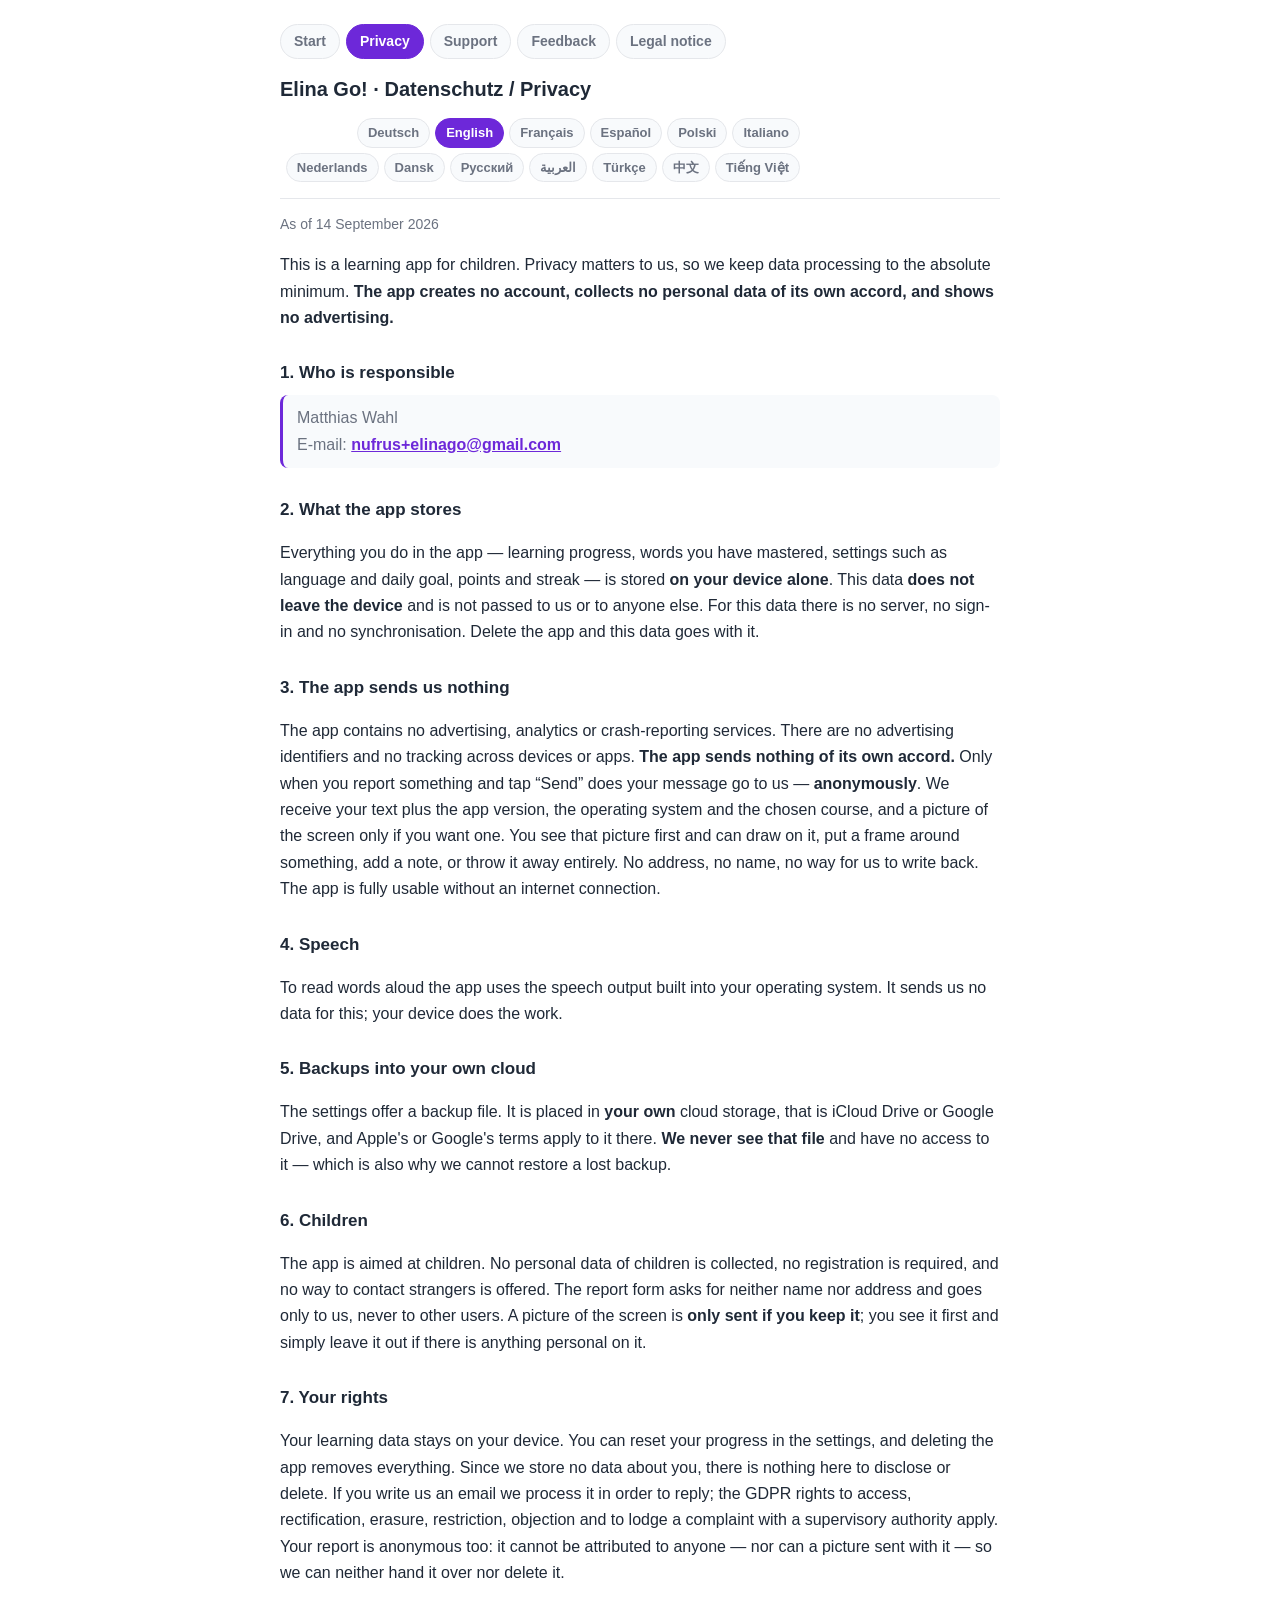
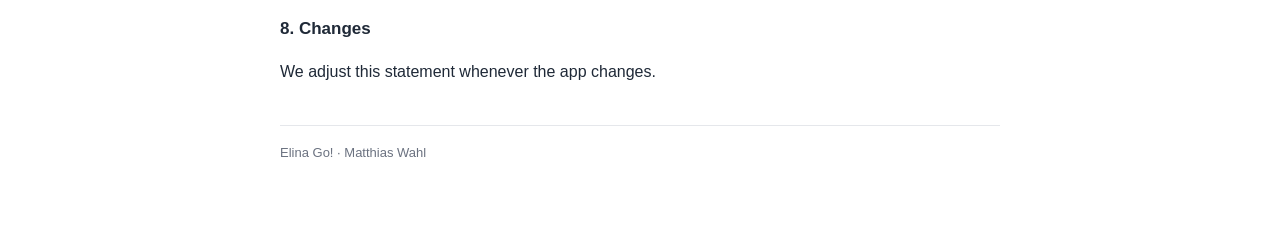
==== commit 1d8865ac: "Website aus dem App-Repo aktualisiert" ====
--- a/datenschutz.html
+++ b/datenschutz.html
@@ -25,15 +25,15 @@
     <h2>1. Verantwortlich</h2>
     <blockquote>Matthias Wahl<br />E-Mail: <a href="mailto:nufrus+elinago@gmail.com">nufrus+elinago@gmail.com</a></blockquote>
     <h2>2. Welche Daten die App speichert</h2>
-    <p>Alles, was du in der App tust — Lernfortschritt, gekonnte Vokabeln, Einstellungen wie Sprache und Tagesziel, Punkte und Serie — wird <strong>ausschließlich lokal auf deinem Gerät</strong> gespeichert. Diese Daten <strong>verlassen das Gerät nicht</strong> und werden nicht an uns oder Dritte übertragen. Es gibt keinen Server, keine Anmeldung und keine Synchronisierung. Wird die App gelöscht, sind auch diese Daten weg.</p>
+    <p>Alles, was du in der App tust — Lernfortschritt, gekonnte Vokabeln, Einstellungen wie Sprache und Tagesziel, Punkte und Serie — wird <strong>ausschließlich lokal auf deinem Gerät</strong> gespeichert. Diese Daten <strong>verlassen das Gerät nicht</strong> und werden nicht an uns oder Dritte übertragen. Für diese Daten gibt es keinen Server, keine Anmeldung und keine Synchronisierung. Wird die App gelöscht, sind auch diese Daten weg.</p>
     <h2>3. Die App sendet nichts an uns</h2>
-    <p>Die App enthält keine Werbe-, Analyse- oder Absturzberichtsdienste. Es gibt keine Kennungen zu Werbezwecken und kein Tracking über Geräte oder Apps hinweg. <strong>Von sich aus sendet die App nichts.</strong> Nur wenn du etwas meldest und auf „Abschicken“ tippst, geht deine Nachricht an uns — <strong>anonym</strong>. Wir erhalten deinen Text sowie App-Version, Betriebssystem und gewählten Kurs, und nur wenn du es willst ein Bild des Bildschirms. Dieses Bild siehst du vorher und kannst darauf malen, etwas schwärzen oder es ganz wegwerfen. Keine Adresse, keinen Namen, keine Möglichkeit, dir zu antworten. Auch ohne Internetverbindung ist die App vollständig nutzbar.</p>
+    <p>Die App enthält keine Werbe-, Analyse- oder Absturzberichtsdienste. Es gibt keine Kennungen zu Werbezwecken und kein Tracking über Geräte oder Apps hinweg. <strong>Von sich aus sendet die App nichts.</strong> Nur wenn du etwas meldest und auf „Abschicken“ tippst, geht deine Nachricht an uns — <strong>anonym</strong>. Wir erhalten deinen Text sowie App-Version, Betriebssystem und gewählten Kurs, und nur wenn du es willst ein Bild des Bildschirms. Dieses Bild siehst du vorher und kannst darauf zeichnen, etwas einrahmen, einen Hinweis hineinschreiben oder es ganz wegwerfen. Keine Adresse, keinen Namen, keine Möglichkeit, dir zu antworten. Auch ohne Internetverbindung ist die App vollständig nutzbar.</p>
     <h2>4. Sprachausgabe</h2>
     <p>Zum Vorlesen von Wörtern nutzt die App die Sprachausgabe, die in deinem Betriebssystem eingebaut ist. Die App sendet dafür keine Daten an uns; die Verarbeitung übernimmt dein Gerät.</p>
     <h2>5. Sicherung in deine eigene Cloud</h2>
     <p>Du kannst in den Einstellungen eine Sicherungsdatei anlegen. Sie wird in <strong>deinen eigenen</strong> Cloud-Speicher gelegt, also iCloud Drive oder Google Drive — für diese Ablage gelten die Bedingungen von Apple beziehungsweise Google. <strong>Wir bekommen diese Datei nie zu sehen</strong> und haben keinen Zugriff darauf. Deshalb können wir eine verlorene Sicherung auch nicht wiederherstellen.</p>
     <h2>6. Kinder</h2>
-    <p>Die App richtet sich an Kinder. Es werden keine personenbezogenen Daten von Kindern erhoben, keine Registrierung verlangt und keine Kontaktmöglichkeiten zu Fremden angeboten. Das Melde-Formular fragt weder Name noch Adresse und richtet sich nur an uns, nicht an andere Nutzer. Ein Bild des Bildschirms wird <strong>nur mitgeschickt, wenn du es dabei lässt</strong>; du siehst es vorher und kannst Persönliches darauf schwärzen.</p>
+    <p>Die App richtet sich an Kinder. Es werden keine personenbezogenen Daten von Kindern erhoben, keine Registrierung verlangt und keine Kontaktmöglichkeiten zu Fremden angeboten. Das Melde-Formular fragt weder Name noch Adresse und richtet sich nur an uns, nicht an andere Nutzer. Ein Bild des Bildschirms wird <strong>nur mitgeschickt, wenn du es dabei lässt</strong>; du siehst es vorher und lässt es einfach weg, wenn Persönliches darauf ist.</p>
     <h2>7. Deine Rechte</h2>
     <p>Die Lerndaten liegen auf deinem Gerät. In den Einstellungen kannst du den Fortschritt zurücksetzen, und beim Löschen der App verschwindet alles. Da wir keine Daten von dir speichern, gibt es bei uns nichts, worüber wir Auskunft geben oder was wir löschen könnten. Schreibst du uns eine E-Mail, verarbeiten wir sie, um zu antworten; die Rechte nach DSGVO auf Auskunft, Berichtigung, Löschung, Einschränkung, Widerspruch und Beschwerde bei einer Aufsichtsbehörde gelten. Auch deine Meldung ist anonym: Sie lässt sich niemandem zuordnen — ein mitgeschicktes Bild ebenso wenig —, also können wir sie weder herausgeben noch löschen.</p>
     <h2>8. Änderungen</h2>
@@ -46,15 +46,15 @@
     <h2>1. Who is responsible</h2>
     <blockquote>Matthias Wahl<br />E-mail: <a href="mailto:nufrus+elinago@gmail.com">nufrus+elinago@gmail.com</a></blockquote>
     <h2>2. What the app stores</h2>
-    <p>Everything you do in the app — learning progress, words you have mastered, settings such as language and daily goal, points and streak — is stored <strong>on your device alone</strong>. This data <strong>does not leave the device</strong> and is not passed to us or to anyone else. There is no server, no sign-in and no synchronisation. Delete the app and this data goes with it.</p>
+    <p>Everything you do in the app — learning progress, words you have mastered, settings such as language and daily goal, points and streak — is stored <strong>on your device alone</strong>. This data <strong>does not leave the device</strong> and is not passed to us or to anyone else. For this data there is no server, no sign-in and no synchronisation. Delete the app and this data goes with it.</p>
     <h2>3. The app sends us nothing</h2>
-    <p>The app contains no advertising, analytics or crash-reporting services. There are no advertising identifiers and no tracking across devices or apps. <strong>The app sends nothing of its own accord.</strong> Only when you report something and tap “Send” does your message go to us — <strong>anonymously</strong>. We receive your text plus the app version, the operating system and the chosen course, and a picture of the screen only if you want one. You see that picture first and can draw on it, cover something up, or throw it away entirely. No address, no name, no way for us to write back. The app is fully usable without an internet connection.</p>
+    <p>The app contains no advertising, analytics or crash-reporting services. There are no advertising identifiers and no tracking across devices or apps. <strong>The app sends nothing of its own accord.</strong> Only when you report something and tap “Send” does your message go to us — <strong>anonymously</strong>. We receive your text plus the app version, the operating system and the chosen course, and a picture of the screen only if you want one. You see that picture first and can draw on it, put a frame around something, add a note, or throw it away entirely. No address, no name, no way for us to write back. The app is fully usable without an internet connection.</p>
     <h2>4. Speech</h2>
     <p>To read words aloud the app uses the speech output built into your operating system. It sends us no data for this; your device does the work.</p>
     <h2>5. Backups into your own cloud</h2>
     <p>The settings offer a backup file. It is placed in <strong>your own</strong> cloud storage, that is iCloud Drive or Google Drive, and Apple's or Google's terms apply to it there. <strong>We never see that file</strong> and have no access to it — which is also why we cannot restore a lost backup.</p>
     <h2>6. Children</h2>
-    <p>The app is aimed at children. No personal data of children is collected, no registration is required, and no way to contact strangers is offered. The report form asks for neither name nor address and goes only to us, never to other users. A picture of the screen is <strong>only sent if you keep it</strong>; you see it first and can cover up anything personal.</p>
+    <p>The app is aimed at children. No personal data of children is collected, no registration is required, and no way to contact strangers is offered. The report form asks for neither name nor address and goes only to us, never to other users. A picture of the screen is <strong>only sent if you keep it</strong>; you see it first and simply leave it out if there is anything personal on it.</p>
     <h2>7. Your rights</h2>
     <p>Your learning data stays on your device. You can reset your progress in the settings, and deleting the app removes everything. Since we store no data about you, there is nothing here to disclose or delete. If you write us an email we process it in order to reply; the GDPR rights to access, rectification, erasure, restriction, objection and to lodge a complaint with a supervisory authority apply. Your report is anonymous too: it cannot be attributed to anyone — nor can a picture sent with it — so we can neither hand it over nor delete it.</p>
     <h2>8. Changes</h2>
@@ -67,15 +67,15 @@
     <h2>1. Responsable</h2>
     <blockquote>Matthias Wahl<br />Courriel : <a href="mailto:nufrus+elinago@gmail.com">nufrus+elinago@gmail.com</a></blockquote>
     <h2>2. Ce que l'application enregistre</h2>
-    <p>Tout ce que vous faites dans l'application — progression, mots acquis, réglages comme la langue et l'objectif quotidien, points et série — est enregistré <strong>uniquement sur votre appareil</strong>. Ces données <strong>ne quittent pas l'appareil</strong> et ne sont transmises ni à nous ni à des tiers. Il n'y a ni serveur, ni connexion à un compte, ni synchronisation. Supprimez l'application et ces données disparaissent avec elle.</p>
+    <p>Tout ce que vous faites dans l'application — progression, mots acquis, réglages comme la langue et l'objectif quotidien, points et série — est enregistré <strong>uniquement sur votre appareil</strong>. Ces données <strong>ne quittent pas l'appareil</strong> et ne sont transmises ni à nous ni à des tiers. Pour ces données, il n'y a ni serveur, ni connexion à un compte, ni synchronisation. Supprimez l'application et ces données disparaissent avec elle.</p>
     <h2>3. L'application ne nous envoie rien</h2>
-    <p>L’application ne contient aucun service publicitaire, d’analyse ou de rapport d’incident. Il n’y a ni identifiant publicitaire ni suivi entre appareils ou applications. <strong>D’elle-même, l’application n’envoie rien.</strong> Ce n’est que lorsque tu signales quelque chose et appuies sur « Envoyer » que ton message nous parvient — <strong>de façon anonyme</strong>. Nous recevons ton texte ainsi que la version de l’application, le système d’exploitation et le cours choisi, et une image de l’écran seulement si tu le souhaites. Tu vois cette image avant l’envoi et tu peux dessiner dessus, masquer quelque chose ou la jeter. Ni adresse, ni nom, aucun moyen de te répondre. L’application fonctionne entièrement sans connexion Internet.</p>
+    <p>L’application ne contient aucun service publicitaire, d’analyse ou de rapport d’incident. Il n’y a ni identifiant publicitaire ni suivi entre appareils ou applications. <strong>D’elle-même, l’application n’envoie rien.</strong> Ce n’est que lorsque tu signales quelque chose et appuies sur « Envoyer » que ton message nous parvient — <strong>de façon anonyme</strong>. Nous recevons ton texte ainsi que la version de l’application, le système d’exploitation et le cours choisi, et une image de l’écran seulement si tu le souhaites. Tu vois cette image avant l’envoi et tu peux dessiner dessus, encadrer un détail, ajouter une note ou la jeter. Ni adresse, ni nom, aucun moyen de te répondre. L’application fonctionne entièrement sans connexion Internet.</p>
     <h2>4. Synthèse vocale</h2>
     <p>Pour lire les mots à voix haute, l'application utilise la synthèse vocale intégrée à votre système d'exploitation. Elle ne nous envoie aucune donnée pour cela ; le traitement se fait sur votre appareil.</p>
     <h2>5. Sauvegarde dans votre propre nuage</h2>
     <p>Les réglages proposent un fichier de sauvegarde. Il est déposé dans <strong>votre propre</strong> espace de stockage en ligne, iCloud Drive ou Google Drive, où s'appliquent les conditions d'Apple ou de Google. <strong>Nous ne voyons jamais ce fichier</strong> et n'y avons aucun accès — c'est aussi pourquoi nous ne pouvons pas restaurer une sauvegarde perdue.</p>
     <h2>6. Enfants</h2>
-    <p>L’application s’adresse aux enfants. Aucune donnée personnelle d’enfant n’est collectée, aucune inscription n’est demandée et aucun moyen de contacter des inconnus n’est proposé. Le formulaire de signalement ne demande ni nom ni adresse et ne s’adresse qu’à nous, jamais aux autres utilisateurs. Une image de l’écran n’est <strong>envoyée que si tu la gardes</strong> ; tu la vois avant et tu peux masquer ce qui est personnel.</p>
+    <p>L’application s’adresse aux enfants. Aucune donnée personnelle d’enfant n’est collectée, aucune inscription n’est demandée et aucun moyen de contacter des inconnus n’est proposé. Le formulaire de signalement ne demande ni nom ni adresse et ne s’adresse qu’à nous, jamais aux autres utilisateurs. Une image de l’écran n’est <strong>envoyée que si tu la gardes</strong> ; tu la vois avant et tu peux simplement ne pas l’envoyer si elle montre quelque chose de personnel.</p>
     <h2>7. Vos droits</h2>
     <p>Tes données d’apprentissage restent sur ton appareil. Tu peux réinitialiser ta progression dans les réglages, et supprimer l’application efface tout. Comme nous ne conservons aucune donnée te concernant, il n’y a rien chez nous à communiquer ou à effacer. Si tu nous écris un e-mail, nous le traitons pour te répondre ; les droits du RGPD d’accès, de rectification, d’effacement, de limitation, d’opposition et de réclamation auprès d’une autorité de contrôle s’appliquent. Ton signalement est lui aussi anonyme : il ne peut être rattaché à personne — pas davantage qu’une image envoyée avec lui —, nous ne pouvons donc ni le communiquer ni l’effacer.</p>
     <h2>8. Modifications</h2>
@@ -88,15 +88,15 @@
     <h2>1. Responsable</h2>
     <blockquote>Matthias Wahl<br />Correo electrónico: <a href="mailto:nufrus+elinago@gmail.com">nufrus+elinago@gmail.com</a></blockquote>
     <h2>2. Qué guarda la aplicación</h2>
-    <p>Todo lo que haces en la aplicación — el progreso, las palabras aprendidas, los ajustes como el idioma y la meta diaria, los puntos y la racha — se guarda <strong>únicamente en tu dispositivo</strong>. Estos datos <strong>no salen del dispositivo</strong> y no se transmiten ni a nosotros ni a terceros. No hay servidor, ni inicio de sesión, ni sincronización. Si borras la aplicación, estos datos desaparecen con ella.</p>
+    <p>Todo lo que haces en la aplicación — el progreso, las palabras aprendidas, los ajustes como el idioma y la meta diaria, los puntos y la racha — se guarda <strong>únicamente en tu dispositivo</strong>. Estos datos <strong>no salen del dispositivo</strong> y no se transmiten ni a nosotros ni a terceros. Para estos datos no hay servidor, ni inicio de sesión, ni sincronización. Si borras la aplicación, estos datos desaparecen con ella.</p>
     <h2>3. La aplicación no nos envía nada</h2>
-    <p>La aplicación no contiene servicios de publicidad, analítica ni informes de fallos. No hay identificadores publicitarios ni seguimiento entre dispositivos o aplicaciones. <strong>Por sí misma, la aplicación no envía nada.</strong> Solo cuando avisas de algo y pulsas «Enviar» nos llega tu mensaje — de forma <strong>anónima</strong>. Recibimos tu texto junto con la versión de la aplicación, el sistema operativo y el curso elegido, y una imagen de la pantalla solo si tú quieres. Esa imagen la ves antes y puedes pintar sobre ella, tapar algo o descartarla del todo. Ni dirección, ni nombre, ni forma de responderte. La aplicación funciona por completo sin conexión a internet.</p>
+    <p>La aplicación no contiene servicios de publicidad, analítica ni informes de fallos. No hay identificadores publicitarios ni seguimiento entre dispositivos o aplicaciones. <strong>Por sí misma, la aplicación no envía nada.</strong> Solo cuando avisas de algo y pulsas «Enviar» nos llega tu mensaje — de forma <strong>anónima</strong>. Recibimos tu texto junto con la versión de la aplicación, el sistema operativo y el curso elegido, y una imagen de la pantalla solo si tú quieres. Esa imagen la ves antes y puedes pintar sobre ella, enmarcar algo, añadir una nota o descartarla del todo. Ni dirección, ni nombre, ni forma de responderte. La aplicación funciona por completo sin conexión a internet.</p>
     <h2>4. Voz</h2>
     <p>Para leer las palabras en voz alta, la aplicación usa la síntesis de voz integrada en tu sistema operativo. Para ello no nos envía ningún dato; el procesamiento lo hace tu dispositivo.</p>
     <h2>5. Copia de seguridad en tu propia nube</h2>
     <p>En los ajustes puedes crear un archivo de copia de seguridad. Se deposita en <strong>tu propio</strong> almacenamiento en la nube, iCloud Drive o Google Drive, donde rigen las condiciones de Apple o de Google. <strong>Nosotros nunca vemos ese archivo</strong> ni tenemos acceso a él, y por eso tampoco podemos recuperar una copia perdida.</p>
     <h2>6. Niños</h2>
-    <p>La aplicación está dirigida a niños. No se recogen datos personales de menores, no se exige registro y no se ofrece ninguna forma de contactar con desconocidos. El formulario de aviso no pide ni nombre ni dirección y solo llega a nosotros, nunca a otros usuarios. Una imagen de la pantalla <strong>solo se envía si tú la dejas</strong>; la ves antes y puedes tapar lo que sea personal.</p>
+    <p>La aplicación está dirigida a niños. No se recogen datos personales de menores, no se exige registro y no se ofrece ninguna forma de contactar con desconocidos. El formulario de aviso no pide ni nombre ni dirección y solo llega a nosotros, nunca a otros usuarios. Una imagen de la pantalla <strong>solo se envía si tú la dejas</strong>; la ves antes y puedes no enviarla si muestra algo personal.</p>
     <h2>7. Tus derechos</h2>
     <p>Tus datos de aprendizaje están en tu dispositivo. En los ajustes puedes reiniciar el progreso, y al borrar la aplicación desaparece todo. Como no guardamos datos tuyos, aquí no hay nada que podamos comunicar ni borrar. Si nos escribes un correo, lo tratamos para responderte; se aplican los derechos del RGPD de acceso, rectificación, supresión, limitación, oposición y reclamación ante una autoridad de control. Tu aviso también es anónimo: no puede atribuirse a nadie — tampoco una imagen enviada con él —, así que no podemos ni entregarlo ni borrarlo.</p>
     <h2>8. Cambios</h2>
@@ -109,15 +109,15 @@
     <h2>1. Administrator</h2>
     <blockquote>Matthias Wahl<br />E-mail: <a href="mailto:nufrus+elinago@gmail.com">nufrus+elinago@gmail.com</a></blockquote>
     <h2>2. Co aplikacja zapisuje</h2>
-    <p>Wszystko, co robisz w aplikacji — postęp, opanowane słówka, ustawienia takie jak język i cel dzienny, punkty i seria — zapisywane jest <strong>wyłącznie na Twoim urządzeniu</strong>. Te dane <strong>nie opuszczają urządzenia</strong> i nie są przekazywane ani nam, ani osobom trzecim. Nie ma serwera, logowania ani synchronizacji. Po usunięciu aplikacji znikają razem z nią.</p>
+    <p>Wszystko, co robisz w aplikacji — postęp, opanowane słówka, ustawienia takie jak język i cel dzienny, punkty i seria — zapisywane jest <strong>wyłącznie na Twoim urządzeniu</strong>. Te dane <strong>nie opuszczają urządzenia</strong> i nie są przekazywane ani nam, ani osobom trzecim. Dla tych danych nie ma serwera, logowania ani synchronizacji. Po usunięciu aplikacji znikają razem z nią.</p>
     <h2>3. Aplikacja nic do nas nie wysyła</h2>
-    <p>Aplikacja nie zawiera usług reklamowych, analitycznych ani zgłaszania awarii. Nie ma identyfikatorów reklamowych ani śledzenia między urządzeniami czy aplikacjami. <strong>Sama z siebie aplikacja nic nie wysyła.</strong> Dopiero gdy coś zgłosisz i naciśniesz „Wyślij”, twoja wiadomość trafia do nas — <strong>anonimowo</strong>. Otrzymujemy twój tekst oraz wersję aplikacji, system operacyjny i wybrany kurs, a obrazek ekranu tylko wtedy, gdy tego chcesz. Ten obrazek widzisz wcześniej i możesz po nim rysować, coś zakryć albo go wyrzucić. Bez adresu, bez imienia, bez możliwości odpowiedzi. Aplikacja działa w pełni bez połączenia z internetem.</p>
+    <p>Aplikacja nie zawiera usług reklamowych, analitycznych ani zgłaszania awarii. Nie ma identyfikatorów reklamowych ani śledzenia między urządzeniami czy aplikacjami. <strong>Sama z siebie aplikacja nic nie wysyła.</strong> Dopiero gdy coś zgłosisz i naciśniesz „Wyślij”, twoja wiadomość trafia do nas — <strong>anonimowo</strong>. Otrzymujemy twój tekst oraz wersję aplikacji, system operacyjny i wybrany kurs, a obrazek ekranu tylko wtedy, gdy tego chcesz. Ten obrazek widzisz wcześniej i możesz po nim rysować, coś obramować, dopisać notatkę albo go wyrzucić. Bez adresu, bez imienia, bez możliwości odpowiedzi. Aplikacja działa w pełni bez połączenia z internetem.</p>
     <h2>4. Odczyt na głos</h2>
     <p>Do czytania słówek na głos aplikacja korzysta z syntezatora mowy wbudowanego w Twój system operacyjny. Nie wysyła nam w tym celu żadnych danych; przetwarzanie odbywa się na Twoim urządzeniu.</p>
     <h2>5. Kopia zapasowa we własnej chmurze</h2>
     <p>W ustawieniach możesz utworzyć plik kopii zapasowej. Trafia on do <strong>Twojej własnej</strong> chmury, czyli iCloud Drive lub Google Drive, gdzie obowiązują warunki Apple lub Google. <strong>Nigdy nie widzimy tego pliku</strong> i nie mamy do niego dostępu — dlatego też nie możemy odtworzyć utraconej kopii.</p>
     <h2>6. Dzieci</h2>
-    <p>Aplikacja jest przeznaczona dla dzieci. Nie zbieramy danych osobowych dzieci, nie wymagamy rejestracji i nie udostępniamy żadnego kontaktu z obcymi. Formularz zgłoszenia nie pyta ani o imię, ani o adres i trafia tylko do nas, nigdy do innych użytkowników. Obrazek ekranu <strong>wysyłany jest wyłącznie wtedy, gdy go zostawisz</strong>; widzisz go wcześniej i możesz zakryć to, co prywatne.</p>
+    <p>Aplikacja jest przeznaczona dla dzieci. Nie zbieramy danych osobowych dzieci, nie wymagamy rejestracji i nie udostępniamy żadnego kontaktu z obcymi. Formularz zgłoszenia nie pyta ani o imię, ani o adres i trafia tylko do nas, nigdy do innych użytkowników. Obrazek ekranu <strong>wysyłany jest wyłącznie wtedy, gdy go zostawisz</strong>; widzisz go wcześniej i możesz go po prostu nie wysyłać, jeśli widać na nim coś prywatnego.</p>
     <h2>7. Twoje prawa</h2>
     <p>Dane nauki są na twoim urządzeniu. W ustawieniach możesz zresetować postępy, a po usunięciu aplikacji znika wszystko. Ponieważ nie przechowujemy twoich danych, nie mamy czego udostępnić ani usunąć. Jeśli napiszesz do nas e-mail, przetwarzamy go, by odpowiedzieć; obowiązują prawa RODO do dostępu, sprostowania, usunięcia, ograniczenia, sprzeciwu i skargi do organu nadzorczego. Twoje zgłoszenie też jest anonimowe: nie da się go nikomu przypisać — podobnie jak dołączonego obrazka — więc nie możemy go ani wydać, ani usunąć.</p>
     <h2>8. Zmiany</h2>
@@ -130,15 +130,15 @@
     <h2>1. Titolare</h2>
     <blockquote>Matthias Wahl<br />E-mail: <a href="mailto:nufrus+elinago@gmail.com">nufrus+elinago@gmail.com</a></blockquote>
     <h2>2. Che cosa salva l'app</h2>
-    <p>Tutto ciò che fai nell'app — i progressi, i vocaboli imparati, le impostazioni come lingua e obiettivo giornaliero, i punti e la serie — viene salvato <strong>soltanto sul tuo dispositivo</strong>. Questi dati <strong>non lasciano il dispositivo</strong> e non vengono trasmessi né a noi né a terzi. Non c'è alcun server, alcun accesso e alcuna sincronizzazione. Se cancelli l'app, spariscono anche questi dati.</p>
+    <p>Tutto ciò che fai nell'app — i progressi, i vocaboli imparati, le impostazioni come lingua e obiettivo giornaliero, i punti e la serie — viene salvato <strong>soltanto sul tuo dispositivo</strong>. Questi dati <strong>non lasciano il dispositivo</strong> e non vengono trasmessi né a noi né a terzi. Per questi dati non c'è alcun server, alcun accesso e alcuna sincronizzazione. Se cancelli l'app, spariscono anche questi dati.</p>
     <h2>3. L'app non ci invia nulla</h2>
-    <p>L’app non contiene servizi pubblicitari, di analisi o di segnalazione degli arresti anomali. Non ci sono identificatori pubblicitari né tracciamento tra dispositivi o app. <strong>Da sé l’app non invia nulla.</strong> Solo quando segnali qualcosa e tocchi «Invia» il tuo messaggio arriva a noi — in modo <strong>anonimo</strong>. Riceviamo il tuo testo insieme alla versione dell’app, al sistema operativo e al corso scelto, e un’immagine dello schermo soltanto se lo vuoi. Quell’immagine la vedi prima e puoi disegnarci sopra, coprire qualcosa o buttarla via. Nessun indirizzo, nessun nome, nessun modo di risponderti. L’app funziona completamente senza connessione a internet.</p>
+    <p>L’app non contiene servizi pubblicitari, di analisi o di segnalazione degli arresti anomali. Non ci sono identificatori pubblicitari né tracciamento tra dispositivi o app. <strong>Da sé l’app non invia nulla.</strong> Solo quando segnali qualcosa e tocchi «Invia» il tuo messaggio arriva a noi — in modo <strong>anonimo</strong>. Riceviamo il tuo testo insieme alla versione dell’app, al sistema operativo e al corso scelto, e un’immagine dello schermo soltanto se lo vuoi. Quell’immagine la vedi prima e puoi disegnarci sopra, incorniciare qualcosa, aggiungere una nota o buttarla via. Nessun indirizzo, nessun nome, nessun modo di risponderti. L’app funziona completamente senza connessione a internet.</p>
     <h2>4. Sintesi vocale</h2>
     <p>Per leggere i vocaboli ad alta voce l'app usa la sintesi vocale integrata nel tuo sistema operativo. Per questo non ci invia alcun dato; l'elaborazione avviene sul tuo dispositivo.</p>
     <h2>5. Backup nel tuo cloud</h2>
     <p>Nelle impostazioni puoi creare un file di backup. Viene depositato nel <strong>tuo</strong> spazio cloud, iCloud Drive o Google Drive, dove valgono le condizioni di Apple o di Google. <strong>Noi non vediamo mai quel file</strong> e non vi abbiamo accesso: per questo non possiamo nemmeno recuperare un backup perduto.</p>
     <h2>6. Bambini</h2>
-    <p>L’app si rivolge ai bambini. Non vengono raccolti dati personali di minori, non è richiesta alcuna registrazione e non è offerto alcun contatto con estranei. Il modulo di segnalazione non chiede né nome né indirizzo e arriva solo a noi, mai ad altri utenti. Un’immagine dello schermo viene <strong>inviata solo se la lasci</strong>; la vedi prima e puoi coprire ciò che è personale.</p>
+    <p>L’app si rivolge ai bambini. Non vengono raccolti dati personali di minori, non è richiesta alcuna registrazione e non è offerto alcun contatto con estranei. Il modulo di segnalazione non chiede né nome né indirizzo e arriva solo a noi, mai ad altri utenti. Un’immagine dello schermo viene <strong>inviata solo se la lasci</strong>; la vedi prima e puoi semplicemente non inviarla se mostra qualcosa di personale.</p>
     <h2>7. I tuoi diritti</h2>
     <p>I dati di apprendimento restano sul tuo dispositivo. Nelle impostazioni puoi azzerare i progressi e, cancellando l’app, sparisce tutto. Poiché non conserviamo dati che ti riguardano, qui non c’è nulla da comunicare o cancellare. Se ci scrivi un’e-mail la trattiamo per risponderti; valgono i diritti del GDPR di accesso, rettifica, cancellazione, limitazione, opposizione e reclamo a un’autorità di controllo. Anche la tua segnalazione è anonima: non è attribuibile a nessuno — e nemmeno un’immagine inviata con essa —, quindi non possiamo né consegnarla né cancellarla.</p>
     <h2>8. Modifiche</h2>
@@ -151,15 +151,15 @@
     <h2>1. Verantwoordelijke</h2>
     <blockquote>Matthias Wahl<br />E-mail: <a href="mailto:nufrus+elinago@gmail.com">nufrus+elinago@gmail.com</a></blockquote>
     <h2>2. Wat de app bewaart</h2>
-    <p>Alles wat je in de app doet — voortgang, gekende woorden, instellingen zoals taal en dagdoel, punten en reeks — wordt <strong>uitsluitend op je eigen toestel</strong> bewaard. Deze gegevens <strong>verlaten het toestel niet</strong> en gaan niet naar ons of naar derden. Er is geen server, geen aanmelding en geen synchronisatie. Verwijder je de app, dan verdwijnen deze gegevens mee.</p>
+    <p>Alles wat je in de app doet — voortgang, gekende woorden, instellingen zoals taal en dagdoel, punten en reeks — wordt <strong>uitsluitend op je eigen toestel</strong> bewaard. Deze gegevens <strong>verlaten het toestel niet</strong> en gaan niet naar ons of naar derden. Voor deze gegevens is er geen server, geen aanmelding en geen synchronisatie. Verwijder je de app, dan verdwijnen deze gegevens mee.</p>
     <h2>3. De app stuurt ons niets</h2>
-    <p>De app bevat geen advertentie-, analyse- of crashrapportagediensten. Er zijn geen advertentie-identificatoren en geen tracking tussen apparaten of apps. <strong>Uit zichzelf verstuurt de app niets.</strong> Pas als je iets meldt en op ‘Versturen’ tikt, komt je bericht bij ons — <strong>anoniem</strong>. Wij ontvangen je tekst plus de app-versie, het besturingssysteem en de gekozen cursus, en alleen als je dat wilt een afbeelding van het scherm. Die afbeelding zie je vooraf en je kunt erop tekenen, iets afdekken of hem weggooien. Geen adres, geen naam, geen manier om je te antwoorden. De app werkt volledig zonder internetverbinding.</p>
+    <p>De app bevat geen advertentie-, analyse- of crashrapportagediensten. Er zijn geen advertentie-identificatoren en geen tracking tussen apparaten of apps. <strong>Uit zichzelf verstuurt de app niets.</strong> Pas als je iets meldt en op ‘Versturen’ tikt, komt je bericht bij ons — <strong>anoniem</strong>. Wij ontvangen je tekst plus de app-versie, het besturingssysteem en de gekozen cursus, en alleen als je dat wilt een afbeelding van het scherm. Die afbeelding zie je vooraf en je kunt erop tekenen, iets omkaderen, een notitie toevoegen of hem weggooien. Geen adres, geen naam, geen manier om je te antwoorden. De app werkt volledig zonder internetverbinding.</p>
     <h2>4. Spraak</h2>
     <p>Om woorden voor te lezen gebruikt de app de spraakweergave die in je besturingssysteem zit. Daarvoor stuurt hij ons geen gegevens; je toestel doet het werk.</p>
     <h2>5. Reservekopie in je eigen cloud</h2>
     <p>In de instellingen kun je een reservekopie maken. Die komt in <strong>je eigen</strong> cloudopslag terecht, iCloud Drive of Google Drive, waar de voorwaarden van Apple of Google gelden. <strong>Wij zien dat bestand nooit</strong> en hebben er geen toegang toe — en daarom kunnen wij een verloren reservekopie ook niet herstellen.</p>
     <h2>6. Kinderen</h2>
-    <p>De app is bedoeld voor kinderen. Er worden geen persoonsgegevens van kinderen verzameld, er is geen registratie nodig en er wordt geen contact met vreemden aangeboden. Het meldformulier vraagt niet om naam of adres en gaat alleen naar ons, nooit naar andere gebruikers. Een afbeelding van het scherm wordt <strong>alleen meegestuurd als je hem laat staan</strong>; je ziet hem vooraf en kunt persoonlijke dingen afdekken.</p>
+    <p>De app is bedoeld voor kinderen. Er worden geen persoonsgegevens van kinderen verzameld, er is geen registratie nodig en er wordt geen contact met vreemden aangeboden. Het meldformulier vraagt niet om naam of adres en gaat alleen naar ons, nooit naar andere gebruikers. Een afbeelding van het scherm wordt <strong>alleen meegestuurd als je hem laat staan</strong>; je ziet hem vooraf en laat hem gewoon weg als er iets persoonlijks op staat.</p>
     <h2>7. Je rechten</h2>
     <p>Je leergegevens staan op je apparaat. In de instellingen kun je je voortgang wissen, en als je de app verwijdert is alles weg. Omdat wij geen gegevens van je bewaren, valt er bij ons niets te verstrekken of te wissen. Schrijf je ons een e-mail, dan verwerken we die om te antwoorden; de AVG-rechten op inzage, rectificatie, wissing, beperking, bezwaar en klacht bij een toezichthouder gelden. Ook je melding is anoniem: ze is aan niemand toe te schrijven — een meegestuurde afbeelding evenmin — dus we kunnen haar niet verstrekken en niet wissen.</p>
     <h2>8. Wijzigingen</h2>
@@ -172,15 +172,15 @@
     <h2>1. Ansvarlig</h2>
     <blockquote>Matthias Wahl<br />E-mail: <a href="mailto:nufrus+elinago@gmail.com">nufrus+elinago@gmail.com</a></blockquote>
     <h2>2. Hvad appen gemmer</h2>
-    <p>Alt, hvad du gør i appen — fremgang, lærte gloser, indstillinger som sprog og dagsmål, point og række — gemmes <strong>udelukkende på din egen enhed</strong>. Disse data <strong>forlader ikke enheden</strong> og sendes hverken til os eller til andre. Der er ingen server, intet login og ingen synkronisering. Sletter du appen, forsvinder disse data med den.</p>
+    <p>Alt, hvad du gør i appen — fremgang, lærte gloser, indstillinger som sprog og dagsmål, point og række — gemmes <strong>udelukkende på din egen enhed</strong>. Disse data <strong>forlader ikke enheden</strong> og sendes hverken til os eller til andre. For disse data er der ingen server, intet login og ingen synkronisering. Sletter du appen, forsvinder disse data med den.</p>
     <h2>3. Appen sender os ingenting</h2>
-    <p>Appen indeholder ingen reklame-, analyse- eller nedbrudsrapporteringstjenester. Der er ingen reklame-id’er og ingen sporing på tværs af enheder eller apps. <strong>Af sig selv sender appen ingenting.</strong> Først når du melder noget og trykker på “Send”, går din besked til os — <strong>anonymt</strong>. Vi modtager din tekst samt app-versionen, styresystemet og det valgte kursus, og et billede af skærmen kun hvis du vil. Det billede ser du først, og du kan tegne på det, dække noget til eller smide det væk. Ingen adresse, intet navn, ingen mulighed for at svare dig. Appen kan bruges fuldt ud uden internetforbindelse.</p>
+    <p>Appen indeholder ingen reklame-, analyse- eller nedbrudsrapporteringstjenester. Der er ingen reklame-id’er og ingen sporing på tværs af enheder eller apps. <strong>Af sig selv sender appen ingenting.</strong> Først når du melder noget og trykker på “Send”, går din besked til os — <strong>anonymt</strong>. Vi modtager din tekst samt app-versionen, styresystemet og det valgte kursus, og et billede af skærmen kun hvis du vil. Det billede ser du først, og du kan tegne på det, sætte en ramme om noget, skrive en note eller smide det væk. Ingen adresse, intet navn, ingen mulighed for at svare dig. Appen kan bruges fuldt ud uden internetforbindelse.</p>
     <h2>4. Oplæsning</h2>
     <p>Til at læse gloser højt bruger appen den taleoplæsning, der er indbygget i dit styresystem. Den sender os ingen data til det; behandlingen sker på din enhed.</p>
     <h2>5. Sikkerhedskopi i din egen sky</h2>
     <p>I indstillingerne kan du lave en sikkerhedskopi. Den lægges i <strong>din egen</strong> skylagring, iCloud Drive eller Google Drive, hvor Apples eller Googles betingelser gælder. <strong>Vi ser aldrig den fil</strong> og har ingen adgang til den — og derfor kan vi heller ikke genskabe en tabt sikkerhedskopi.</p>
     <h2>6. Børn</h2>
-    <p>Appen henvender sig til børn. Der indsamles ingen personoplysninger om børn, der kræves ingen registrering, og der tilbydes ingen kontakt til fremmede. Meldeformularen spørger hverken om navn eller adresse og går kun til os, aldrig til andre brugere. Et billede af skærmen sendes <strong>kun med, hvis du lader det blive</strong>; du ser det først og kan dække personlige ting til.</p>
+    <p>Appen henvender sig til børn. Der indsamles ingen personoplysninger om børn, der kræves ingen registrering, og der tilbydes ingen kontakt til fremmede. Meldeformularen spørger hverken om navn eller adresse og går kun til os, aldrig til andre brugere. Et billede af skærmen sendes <strong>kun med, hvis du lader det blive</strong>; du ser det først og kan lade være med at sende det, hvis der er noget personligt på.</p>
     <h2>7. Dine rettigheder</h2>
     <p>Dine læringsdata ligger på din enhed. I indstillingerne kan du nulstille din fremgang, og sletter du appen, forsvinder alt. Da vi ikke gemmer data om dig, er der ikke noget hos os at give indsigt i eller slette. Skriver du en e-mail til os, behandler vi den for at kunne svare; rettighederne efter GDPR om indsigt, berigtigelse, sletning, begrænsning, indsigelse og klage til en tilsynsmyndighed gælder. Din melding er også anonym: den kan ikke knyttes til nogen — det kan et medsendt billede heller ikke — så vi kan hverken udlevere eller slette den.</p>
     <h2>8. Ændringer</h2>
@@ -193,15 +193,15 @@
     <h2>1. Ответственное лицо</h2>
     <blockquote>Matthias Wahl<br />Эл. почта: <a href="mailto:nufrus+elinago@gmail.com">nufrus+elinago@gmail.com</a></blockquote>
     <h2>2. Что приложение сохраняет</h2>
-    <p>Всё, что вы делаете в приложении — прогресс, выученные слова, настройки вроде языка и дневной цели, очки и серия — сохраняется <strong>исключительно на вашем устройстве</strong>. Эти данные <strong>не покидают устройство</strong> и не передаются ни нам, ни третьим лицам. Нет ни сервера, ни входа в аккаунт, ни синхронизации. Если удалить приложение, эти данные исчезнут вместе с ним.</p>
+    <p>Всё, что вы делаете в приложении — прогресс, выученные слова, настройки вроде языка и дневной цели, очки и серия — сохраняется <strong>исключительно на вашем устройстве</strong>. Эти данные <strong>не покидают устройство</strong> и не передаются ни нам, ни третьим лицам. Для этих данных нет ни сервера, ни входа в аккаунт, ни синхронизации. Если удалить приложение, эти данные исчезнут вместе с ним.</p>
     <h2>3. Приложение ничего нам не отправляет</h2>
-    <p>В приложении нет рекламных, аналитических сервисов и служб отчётов о сбоях. Нет рекламных идентификаторов и нет отслеживания между устройствами или приложениями. <strong>Само по себе приложение ничего не отправляет.</strong> Только когда ты о чём-то сообщаешь и нажимаешь «Отправить», твоё сообщение приходит к нам — <strong>анонимно</strong>. Мы получаем твой текст, а также версию приложения, операционную систему и выбранный курс, и картинку экрана — только если ты этого хочешь. Эту картинку ты видишь заранее и можешь на ней рисовать, что-то закрасить или вовсе её выбросить. Ни адреса, ни имени, ни возможности тебе ответить. Приложение полностью работает без интернета.</p>
+    <p>В приложении нет рекламных, аналитических сервисов и служб отчётов о сбоях. Нет рекламных идентификаторов и нет отслеживания между устройствами или приложениями. <strong>Само по себе приложение ничего не отправляет.</strong> Только когда ты о чём-то сообщаешь и нажимаешь «Отправить», твоё сообщение приходит к нам — <strong>анонимно</strong>. Мы получаем твой текст, а также версию приложения, операционную систему и выбранный курс, и картинку экрана — только если ты этого хочешь. Эту картинку ты видишь заранее и можешь на ней рисовать, что-то обвести рамкой, добавить подпись или вовсе её выбросить. Ни адреса, ни имени, ни возможности тебе ответить. Приложение полностью работает без интернета.</p>
     <h2>4. Озвучивание</h2>
     <p>Для чтения слов вслух приложение использует синтез речи, встроенный в вашу операционную систему. Никаких данных нам при этом не отправляется; обработку выполняет ваше устройство.</p>
     <h2>5. Резервная копия в вашем облаке</h2>
     <p>В настройках можно создать файл резервной копии. Он помещается в <strong>ваше собственное</strong> облачное хранилище — iCloud Drive или Google Drive, где действуют условия Apple или Google. <strong>Мы никогда не видим этот файл</strong> и не имеем к нему доступа — поэтому и восстановить потерянную копию мы не можем.</p>
     <h2>6. Дети</h2>
-    <p>Приложение предназначено для детей. Персональные данные детей не собираются, регистрация не требуется, возможности связаться с незнакомыми людьми нет. Форма сообщения не спрашивает ни имени, ни адреса и попадает только к нам, но не к другим пользователям. Картинка экрана отправляется <strong>только если ты её оставишь</strong>; ты видишь её заранее и можешь закрасить личное.</p>
+    <p>Приложение предназначено для детей. Персональные данные детей не собираются, регистрация не требуется, возможности связаться с незнакомыми людьми нет. Форма сообщения не спрашивает ни имени, ни адреса и попадает только к нам, но не к другим пользователям. Картинка экрана отправляется <strong>только если ты её оставишь</strong>; ты видишь её заранее и можешь просто не отправлять её, если на ней есть личное.</p>
     <h2>7. Ваши права</h2>
     <p>Данные об учёбе хранятся на твоём устройстве. В настройках можно сбросить прогресс, а при удалении приложения исчезает всё. Поскольку мы не храним твои данные, нам нечего предоставлять или удалять. Если ты напишешь нам письмо, мы обработаем его, чтобы ответить; права по GDPR на доступ, исправление, удаление, ограничение, возражение и жалобу в надзорный орган действуют. Твоё сообщение тоже анонимно: его нельзя никому приписать — как и отправленную вместе с ним картинку, — поэтому мы не можем его ни выдать, ни удалить.</p>
     <h2>8. Изменения</h2>
@@ -214,15 +214,15 @@
     <h2>١. المسؤول</h2>
     <blockquote>Matthias Wahl<br />البريد الإلكتروني: <a href="mailto:nufrus+elinago@gmail.com">nufrus+elinago@gmail.com</a></blockquote>
     <h2>٢. ما يحفظه التطبيق</h2>
-    <p>كل ما تفعله في التطبيق — التقدّم، والكلمات التي أتقنتها، والإعدادات كاللغة والهدف اليومي، والنقاط والسلسلة — يُحفظ <strong>على جهازك وحده</strong>. هذه البيانات <strong>لا تغادر الجهاز</strong> ولا تُنقل إلينا ولا إلى غيرنا. لا يوجد خادم ولا تسجيل دخول ولا مزامنة. وإذا حذفت التطبيق ذهبت معه.</p>
+    <p>كل ما تفعله في التطبيق — التقدّم، والكلمات التي أتقنتها، والإعدادات كاللغة والهدف اليومي، والنقاط والسلسلة — يُحفظ <strong>على جهازك وحده</strong>. هذه البيانات <strong>لا تغادر الجهاز</strong> ولا تُنقل إلينا ولا إلى غيرنا. ولهذه البيانات لا يوجد خادم ولا تسجيل دخول ولا مزامنة. وإذا حذفت التطبيق ذهبت معه.</p>
     <h2>٣. التطبيق لا يرسل إلينا شيئًا</h2>
-    <p>لا يحتوي التطبيق على خدمات إعلانية أو تحليلية أو تقارير أعطال. لا توجد معرّفات إعلانية ولا تتبّع عبر الأجهزة أو التطبيقات. <strong>من تلقاء نفسه لا يرسل التطبيق شيئًا.</strong> فقط عندما تُبلغ عن شيء وتضغط «إرسال» تصلنا رسالتك — <strong>بلا هوية</strong>. نستلم نصّك مع إصدار التطبيق ونظام التشغيل والدورة المختارة، وصورة للشاشة فقط إن أردت ذلك. ترى هذه الصورة قبل الإرسال ويمكنك الرسم عليها أو تغطية شيء فيها أو التخلّص منها تمامًا. لا عنوان ولا اسم ولا وسيلة للرد عليك. يعمل التطبيق كاملًا دون اتصال بالإنترنت.</p>
+    <p>لا يحتوي التطبيق على خدمات إعلانية أو تحليلية أو تقارير أعطال. لا توجد معرّفات إعلانية ولا تتبّع عبر الأجهزة أو التطبيقات. <strong>من تلقاء نفسه لا يرسل التطبيق شيئًا.</strong> فقط عندما تُبلغ عن شيء وتضغط «إرسال» تصلنا رسالتك — <strong>بلا هوية</strong>. نستلم نصّك مع إصدار التطبيق ونظام التشغيل والدورة المختارة، وصورة للشاشة فقط إن أردت ذلك. ترى هذه الصورة قبل الإرسال ويمكنك الرسم عليها أو تأطير موضع فيها أو إضافة ملاحظة أو التخلّص منها تمامًا. لا عنوان ولا اسم ولا وسيلة للرد عليك. يعمل التطبيق كاملًا دون اتصال بالإنترنت.</p>
     <h2>٤. النطق الصوتي</h2>
     <p>لقراءة الكلمات بصوت مسموع يستعمل التطبيق تركيب الكلام المدمج في نظام تشغيلك. ولا يرسل إلينا أي بيانات لذلك؛ فالمعالجة تجري على جهازك.</p>
     <h2>٥. نسخة احتياطية في سحابتك أنت</h2>
     <p>يمكنك من الإعدادات إنشاء ملف نسخة احتياطية. يوضع الملف في <strong>مساحتك السحابية أنت</strong>، أي iCloud Drive أو Google Drive، وتسري عليه هناك شروط Apple أو Google. <strong>نحن لا نرى هذا الملف أبدًا</strong> ولا نملك الوصول إليه — ولهذا لا نستطيع استعادة نسخة ضائعة.</p>
     <h2>٦. الأطفال</h2>
-    <p>التطبيق موجّه للأطفال. لا تُجمع بيانات شخصية عن الأطفال، ولا يُطلب تسجيل، ولا تتاح أي وسيلة للتواصل مع الغرباء. نموذج الإبلاغ لا يسأل عن اسم ولا عنوان ويصل إلينا وحدنا، لا إلى مستخدمين آخرين. لا تُرسل صورة الشاشة <strong>إلا إذا أبقيتها</strong>؛ تراها قبل الإرسال ويمكنك تغطية ما هو خاص بك.</p>
+    <p>التطبيق موجّه للأطفال. لا تُجمع بيانات شخصية عن الأطفال، ولا يُطلب تسجيل، ولا تتاح أي وسيلة للتواصل مع الغرباء. نموذج الإبلاغ لا يسأل عن اسم ولا عنوان ويصل إلينا وحدنا، لا إلى مستخدمين آخرين. لا تُرسل صورة الشاشة <strong>إلا إذا أبقيتها</strong>؛ تراها قبل الإرسال ويمكنك عدم إرسالها إن كان فيها ما هو خاص بك.</p>
     <h2>٧. حقوقك</h2>
     <p>بيانات تعلّمك موجودة على جهازك. يمكنك في الإعدادات تصفير تقدّمك، وبحذف التطبيق يختفي كل شيء. وبما أننا لا نخزّن بيانات عنك، فليس لدينا ما نفصح عنه أو نحذفه. وإن راسلتنا بالبريد عالجنا رسالتك لنردّ عليك؛ وتسري حقوق اللائحة العامة لحماية البيانات في الاطلاع والتصحيح والمحو والتقييد والاعتراض والشكوى لدى جهة رقابية. وإبلاغك أيضًا بلا هوية: لا يمكن نسبته إلى أحد — ولا الصورة المرسلة معه — لذلك لا نستطيع تسليمه ولا حذفه.</p>
     <h2>٨. التغييرات</h2>
@@ -235,15 +235,15 @@
     <h2>1. Sorumlu</h2>
     <blockquote>Matthias Wahl<br />E-posta: <a href="mailto:nufrus+elinago@gmail.com">nufrus+elinago@gmail.com</a></blockquote>
     <h2>2. Uygulama neyi saklıyor</h2>
-    <p>Uygulamada yaptığınız her şey — ilerleme, öğrenilen kelimeler, dil ve günlük hedef gibi ayarlar, puanlar ve seri — <strong>yalnızca kendi cihazınızda</strong> saklanır. Bu veriler <strong>cihazdan çıkmaz</strong> ve ne bize ne de üçüncü kişilere aktarılır. Sunucu, giriş ve eşitleme yoktur. Uygulamayı silerseniz bu veriler de onunla birlikte gider.</p>
+    <p>Uygulamada yaptığınız her şey — ilerleme, öğrenilen kelimeler, dil ve günlük hedef gibi ayarlar, puanlar ve seri — <strong>yalnızca kendi cihazınızda</strong> saklanır. Bu veriler <strong>cihazdan çıkmaz</strong> ve ne bize ne de üçüncü kişilere aktarılır. Bu veriler için sunucu, giriş ve eşitleme yoktur. Uygulamayı silerseniz bu veriler de onunla birlikte gider.</p>
     <h2>3. Uygulama bize hiçbir şey göndermez</h2>
-    <p>Uygulamada reklam, analiz veya çökme raporu hizmeti yoktur. Reklam kimlikleri ve cihazlar ya da uygulamalar arası izleme yoktur. <strong>Uygulama kendiliğinden hiçbir şey göndermez.</strong> Ancak bir şey bildirip “Gönder”e dokunduğunda mesajın bize ulaşır — <strong>kimliksiz</strong>. Metnini, uygulama sürümünü, işletim sistemini ve seçtiğin kursu alırız; ekranın resmini ise yalnızca istersen. O resmi önceden görürsün ve üstüne çizebilir, bir yerini kapatabilir ya da tamamen atabilirsin. Ne adres, ne ad, sana yanıt verme imkânı da yok. Uygulama internet bağlantısı olmadan da eksiksiz çalışır.</p>
+    <p>Uygulamada reklam, analiz veya çökme raporu hizmeti yoktur. Reklam kimlikleri ve cihazlar ya da uygulamalar arası izleme yoktur. <strong>Uygulama kendiliğinden hiçbir şey göndermez.</strong> Ancak bir şey bildirip “Gönder”e dokunduğunda mesajın bize ulaşır — <strong>kimliksiz</strong>. Metnini, uygulama sürümünü, işletim sistemini ve seçtiğin kursu alırız; ekranın resmini ise yalnızca istersen. O resmi önceden görürsün ve üstüne çizebilir, bir yerini çerçeveleyebilir, not yazabilir ya da tamamen atabilirsin. Ne adres, ne ad, sana yanıt verme imkânı da yok. Uygulama internet bağlantısı olmadan da eksiksiz çalışır.</p>
     <h2>4. Seslendirme</h2>
     <p>Kelimeleri sesli okumak için uygulama, işletim sisteminizde yerleşik olan konuşma sentezini kullanır. Bunun için bize hiçbir veri göndermez; işlemi cihazınız yapar.</p>
     <h2>5. Kendi bulutunuza yedekleme</h2>
     <p>Ayarlarda bir yedek dosyası oluşturabilirsiniz. Bu dosya <strong>sizin kendi</strong> bulut alanınıza, iCloud Drive veya Google Drive'a konur; orada Apple'ın ya da Google'ın koşulları geçerlidir. <strong>Biz o dosyayı hiç görmeyiz</strong> ve ona erişimimiz yoktur — bu yüzden kaybolan bir yedeği geri de getiremeyiz.</p>
     <h2>6. Çocuklar</h2>
-    <p>Uygulama çocuklara yöneliktir. Çocuklara ait kişisel veri toplanmaz, kayıt istenmez ve yabancılarla iletişim imkânı sunulmaz. Bildirim formu ne ad ne adres sorar ve yalnızca bize ulaşır, başka kullanıcılara asla. Ekran resmi <strong>yalnızca sen bıraktığında gönderilir</strong>; önce görürsün ve kişisel olanı kapatabilirsin.</p>
+    <p>Uygulama çocuklara yöneliktir. Çocuklara ait kişisel veri toplanmaz, kayıt istenmez ve yabancılarla iletişim imkânı sunulmaz. Bildirim formu ne ad ne adres sorar ve yalnızca bize ulaşır, başka kullanıcılara asla. Ekran resmi <strong>yalnızca sen bıraktığında gönderilir</strong>; önce görürsün ve kişisel bir şey varsa hiç göndermeyebilirsin.</p>
     <h2>7. Haklarınız</h2>
     <p>Öğrenme verilerin cihazında durur. Ayarlardan ilerlemeni sıfırlayabilirsin, uygulamayı silince her şey kaybolur. Sana ait veri saklamadığımız için bizde açıklanacak ya da silinecek bir şey yok. Bize e-posta yazarsan, yanıtlamak için işleriz; GDPR’ın erişim, düzeltme, silme, kısıtlama, itiraz ve denetim makamına şikâyet hakları geçerlidir. Bildirimin de kimliksizdir: kimseye bağlanamaz — birlikte gönderilen bir resim de öyle — bu yüzden onu ne verebiliriz ne silebiliriz.</p>
     <h2>8. Değişiklikler</h2>
@@ -256,15 +256,15 @@
     <h2>1. 责任人</h2>
     <blockquote>Matthias Wahl<br />电子邮件：<a href="mailto:nufrus+elinago@gmail.com">nufrus+elinago@gmail.com</a></blockquote>
     <h2>2. 应用会保存什么</h2>
-    <p>你在应用里做的一切 —— 学习进度、已掌握的单词、语言与每日目标等设置、积分和连续天数 —— 都<strong>只保存在你自己的设备上</strong>。这些数据<strong>不会离开设备</strong>，也不会传给我们或任何第三方。没有服务器，没有登录，没有同步。删除应用，这些数据也随之消失。</p>
+    <p>你在应用里做的一切 —— 学习进度、已掌握的单词、语言与每日目标等设置、积分和连续天数 —— 都<strong>只保存在你自己的设备上</strong>。这些数据<strong>不会离开设备</strong>，也不会传给我们或任何第三方。这些数据没有服务器，没有登录，也没有同步。删除应用，这些数据也随之消失。</p>
     <h2>3. 应用不向我们发送任何内容</h2>
-    <p>应用里没有广告、分析或崩溃报告服务，没有广告标识符，也不跨设备或跨应用追踪。<strong>应用自己不会发送任何东西。</strong>只有当你反馈问题并点“发送”时，你的消息才会到我们这里——而且是<strong>匿名</strong>的。我们收到的是你写的文字，以及应用版本、操作系统和你选的课程；屏幕图片只有在你愿意时才会附上。那张图片你会先看到，可以在上面画、把某处遮住，或者干脆不要。没有邮箱，没有名字，我们也没法回复你。没有网络时应用也完全可用。</p>
+    <p>应用里没有广告、分析或崩溃报告服务，没有广告标识符，也不跨设备或跨应用追踪。<strong>应用自己不会发送任何东西。</strong>只有当你反馈问题并点“发送”时，你的消息才会到我们这里——而且是<strong>匿名</strong>的。我们收到的是你写的文字，以及应用版本、操作系统和你选的课程；屏幕图片只有在你愿意时才会附上。那张图片你会先看到，可以在上面画、给某处加个框、写上说明，或者干脆不要。没有邮箱，没有名字，我们也没法回复你。没有网络时应用也完全可用。</p>
     <h2>4. 朗读</h2>
     <p>朗读单词时，应用使用你操作系统内置的语音合成功能。为此不会向我们发送任何数据；处理在你的设备上完成。</p>
     <h2>5. 备份到你自己的云端</h2>
     <p>你可以在设置里创建备份文件。它会存入<strong>你自己的</strong>云存储，即 iCloud Drive 或 Google Drive，在那里适用 Apple 或 Google 的条款。<strong>我们从不会看到这个文件</strong>，也无法访问它 —— 因此我们也无法恢复丢失的备份。</p>
     <h2>6. 儿童</h2>
-    <p>本应用面向儿童。不收集儿童的个人数据，不要求注册，也不提供与陌生人联系的途径。反馈表单既不问名字也不问地址，只发给我们，绝不会给其他用户。屏幕图片<strong>只有在你保留时才会一起发送</strong>；你会先看到它，可以把私人内容遮住。</p>
+    <p>本应用面向儿童。不收集儿童的个人数据，不要求注册，也不提供与陌生人联系的途径。反馈表单既不问名字也不问地址，只发给我们，绝不会给其他用户。屏幕图片<strong>只有在你保留时才会一起发送</strong>；你会先看到它；如果上面有私人内容，可以不发送。</p>
     <h2>7. 你的权利</h2>
     <p>学习数据存在你的设备上。你可以在设置里清空进度，删除应用后一切都会消失。因为我们不保存你的任何数据，所以这里既没有可提供的，也没有可删除的。你给我们写邮件时，我们会为了回复而处理它；GDPR 规定的访问、更正、删除、限制、反对以及向监管机构投诉的权利均适用。你的反馈同样是匿名的：它无法归到任何人身上——随附的图片也一样——所以我们既不能交出它，也不能删除它。</p>
     <h2>8. 变更</h2>
@@ -277,15 +277,15 @@
     <h2>1. Bên chịu trách nhiệm</h2>
     <blockquote>Matthias Wahl<br />Thư điện tử: <a href="mailto:nufrus+elinago@gmail.com">nufrus+elinago@gmail.com</a></blockquote>
     <h2>2. Ứng dụng lưu những gì</h2>
-    <p>Mọi thứ bạn làm trong ứng dụng — tiến độ, những từ đã thuộc, các thiết lập như ngôn ngữ và mục tiêu hằng ngày, điểm và chuỗi ngày — đều được lưu <strong>chỉ trên máy của bạn</strong>. Dữ liệu này <strong>không rời khỏi máy</strong> và không được chuyển cho chúng tôi hay bên thứ ba nào. Không có máy chủ, không đăng nhập, không đồng bộ. Xoá ứng dụng thì dữ liệu cũng mất theo.</p>
+    <p>Mọi thứ bạn làm trong ứng dụng — tiến độ, những từ đã thuộc, các thiết lập như ngôn ngữ và mục tiêu hằng ngày, điểm và chuỗi ngày — đều được lưu <strong>chỉ trên máy của bạn</strong>. Dữ liệu này <strong>không rời khỏi máy</strong> và không được chuyển cho chúng tôi hay bên thứ ba nào. Với dữ liệu này, không có máy chủ, không đăng nhập, không đồng bộ. Xoá ứng dụng thì dữ liệu cũng mất theo.</p>
     <h2>3. Ứng dụng không gửi gì cho chúng tôi</h2>
-    <p>Ứng dụng không có dịch vụ quảng cáo, phân tích hay báo cáo sự cố. Không có mã định danh quảng cáo và không theo dõi qua các thiết bị hay ứng dụng khác. <strong>Tự nó, ứng dụng không gửi gì cả.</strong> Chỉ khi bạn báo điều gì đó và nhấn “Gửi” thì tin nhắn của bạn mới đến chỗ chúng tớ — và <strong>ẩn danh</strong>. Chúng tớ nhận được phần bạn viết cùng với phiên bản ứng dụng, hệ điều hành và khoá học bạn chọn, còn ảnh màn hình thì chỉ khi bạn muốn. Ảnh đó bạn được xem trước và có thể vẽ lên, che một chỗ nào đó hoặc bỏ hẳn. Không địa chỉ, không tên, cũng không có cách nào để trả lời bạn. Ứng dụng dùng được đầy đủ khi không có mạng.</p>
+    <p>Ứng dụng không có dịch vụ quảng cáo, phân tích hay báo cáo sự cố. Không có mã định danh quảng cáo và không theo dõi qua các thiết bị hay ứng dụng khác. <strong>Tự nó, ứng dụng không gửi gì cả.</strong> Chỉ khi bạn báo điều gì đó và nhấn “Gửi” thì tin nhắn của bạn mới đến chỗ chúng tớ — và <strong>ẩn danh</strong>. Chúng tớ nhận được phần bạn viết cùng với phiên bản ứng dụng, hệ điều hành và khoá học bạn chọn, còn ảnh màn hình thì chỉ khi bạn muốn. Ảnh đó bạn được xem trước và có thể vẽ lên, khoanh khung một chỗ, thêm ghi chú hoặc bỏ hẳn. Không địa chỉ, không tên, cũng không có cách nào để trả lời bạn. Ứng dụng dùng được đầy đủ khi không có mạng.</p>
     <h2>4. Đọc thành tiếng</h2>
     <p>Để đọc từ thành tiếng, ứng dụng dùng bộ tổng hợp giọng nói có sẵn trong hệ điều hành của bạn. Việc này không gửi dữ liệu nào cho chúng tôi; máy của bạn tự xử lý.</p>
     <h2>5. Sao lưu vào đám mây của chính bạn</h2>
     <p>Trong phần thiết lập, bạn có thể tạo một tệp sao lưu. Tệp được đặt vào kho đám mây <strong>của chính bạn</strong>, tức iCloud Drive hoặc Google Drive, nơi áp dụng điều khoản của Apple hoặc Google. <strong>Chúng tôi không bao giờ nhìn thấy tệp đó</strong> và không có quyền truy cập — vì vậy chúng tôi cũng không thể khôi phục một bản sao lưu đã mất.</p>
     <h2>6. Trẻ em</h2>
-    <p>Ứng dụng dành cho trẻ em. Không thu thập dữ liệu cá nhân của trẻ, không yêu cầu đăng ký và không có cách nào để liên hệ với người lạ. Biểu mẫu báo lỗi không hỏi tên cũng không hỏi địa chỉ, và chỉ đến chỗ chúng tớ, không bao giờ đến người dùng khác. Ảnh màn hình <strong>chỉ được gửi kèm nếu bạn giữ nó lại</strong>; bạn xem trước và có thể che phần riêng tư.</p>
+    <p>Ứng dụng dành cho trẻ em. Không thu thập dữ liệu cá nhân của trẻ, không yêu cầu đăng ký và không có cách nào để liên hệ với người lạ. Biểu mẫu báo lỗi không hỏi tên cũng không hỏi địa chỉ, và chỉ đến chỗ chúng tớ, không bao giờ đến người dùng khác. Ảnh màn hình <strong>chỉ được gửi kèm nếu bạn giữ nó lại</strong>; bạn xem trước và có thể không gửi nếu trên đó có gì riêng tư.</p>
     <h2>7. Quyền của bạn</h2>
     <p>Dữ liệu học tập nằm trên thiết bị của bạn. Trong phần cài đặt bạn có thể đặt lại tiến độ, và khi xoá ứng dụng thì mọi thứ biến mất. Vì chúng tớ không lưu dữ liệu nào của bạn nên ở đây không có gì để cung cấp hay xoá. Nếu bạn gửi email, chúng tớ xử lý nó để trả lời; các quyền theo GDPR về truy cập, chỉnh sửa, xoá, hạn chế, phản đối và khiếu nại lên cơ quan giám sát đều được áp dụng. Báo cáo của bạn cũng ẩn danh: không thể quy cho ai — ảnh gửi kèm cũng vậy — nên chúng tớ không thể trao ra mà cũng không thể xoá đi.</p>
     <h2>8. Thay đổi</h2>
